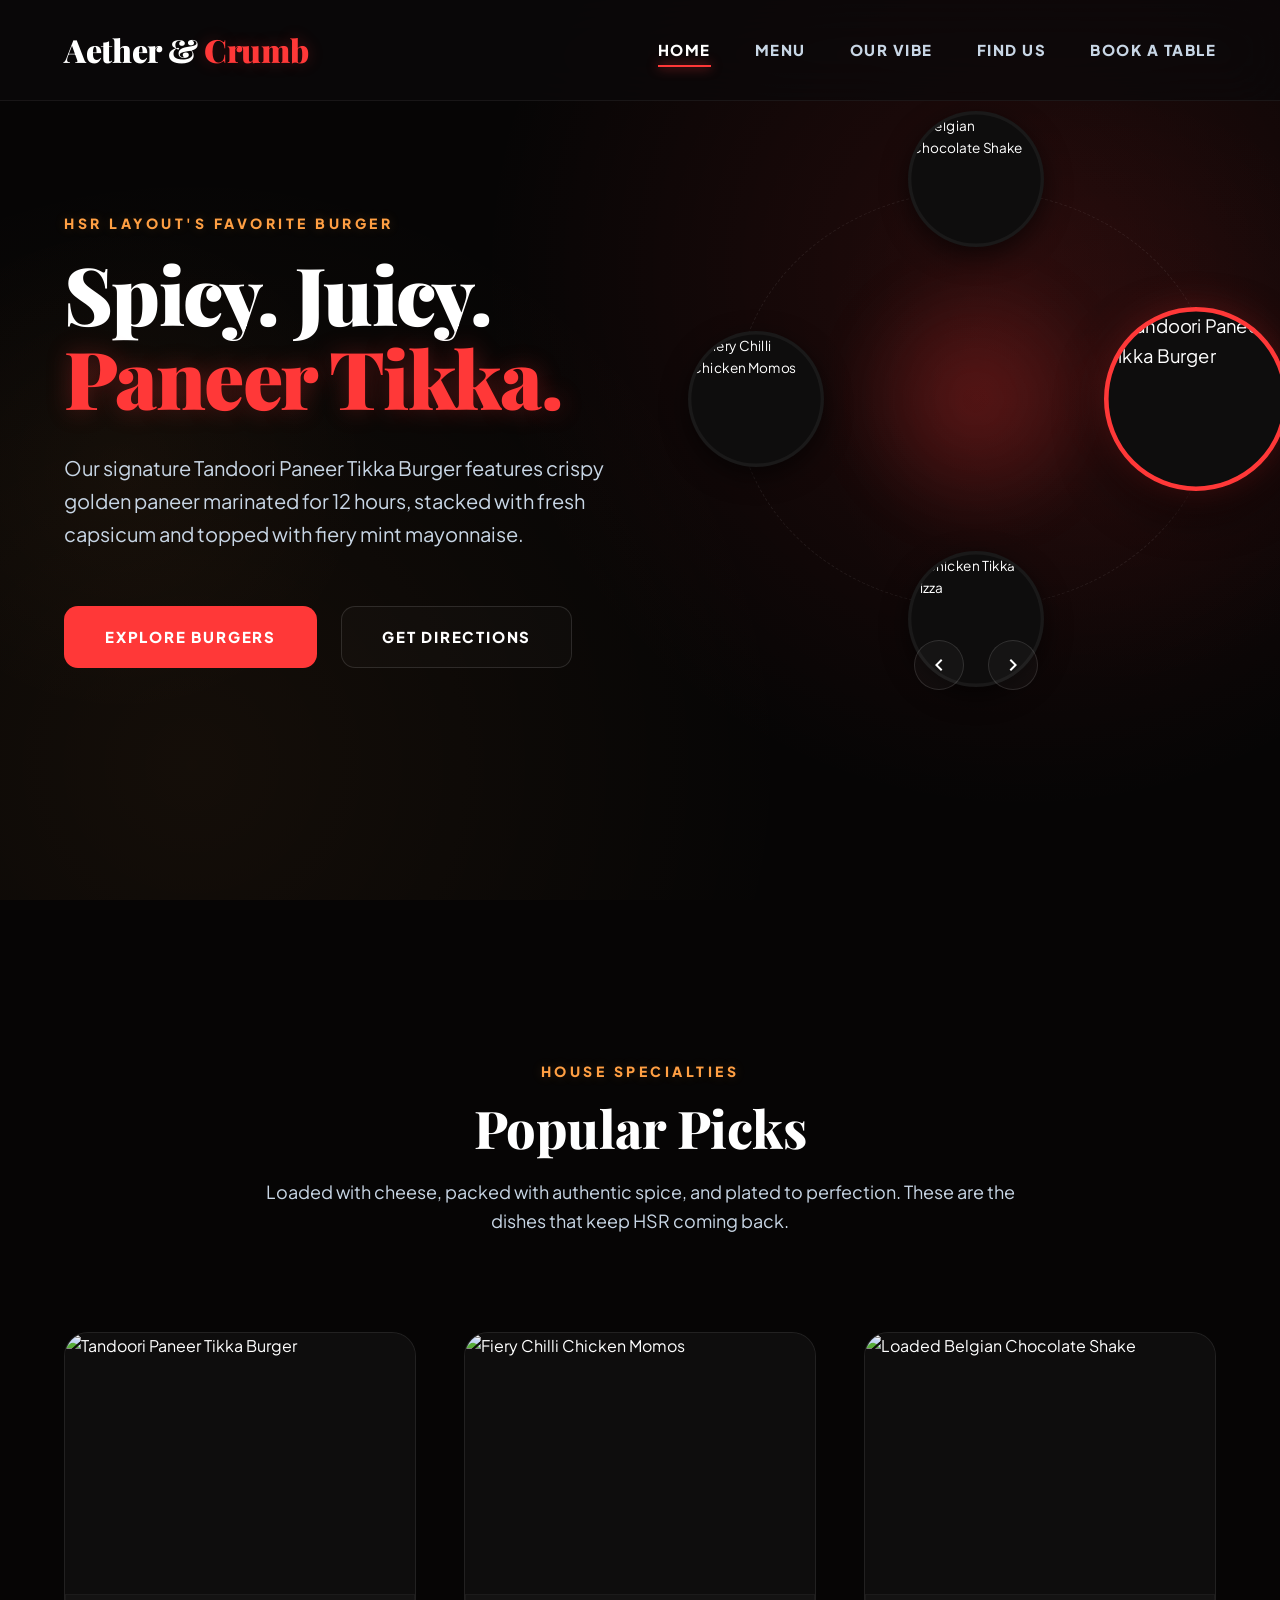
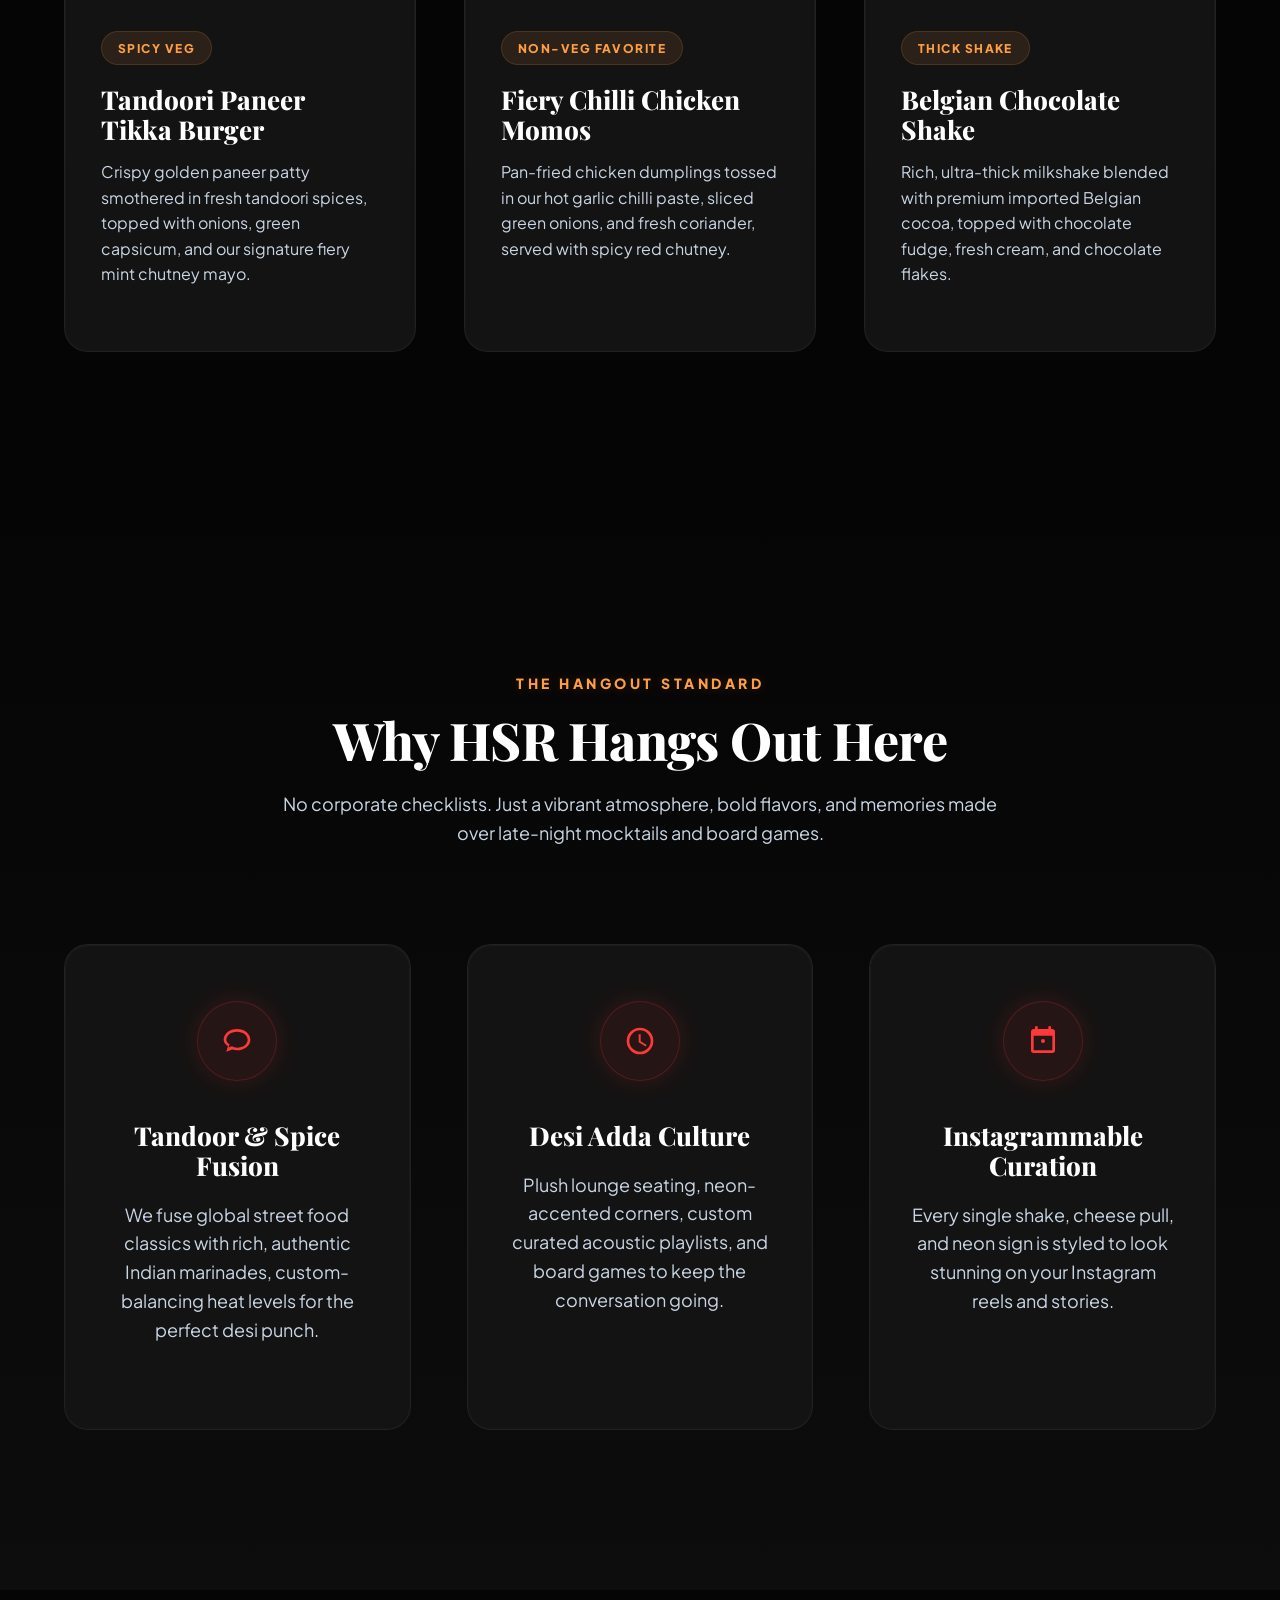
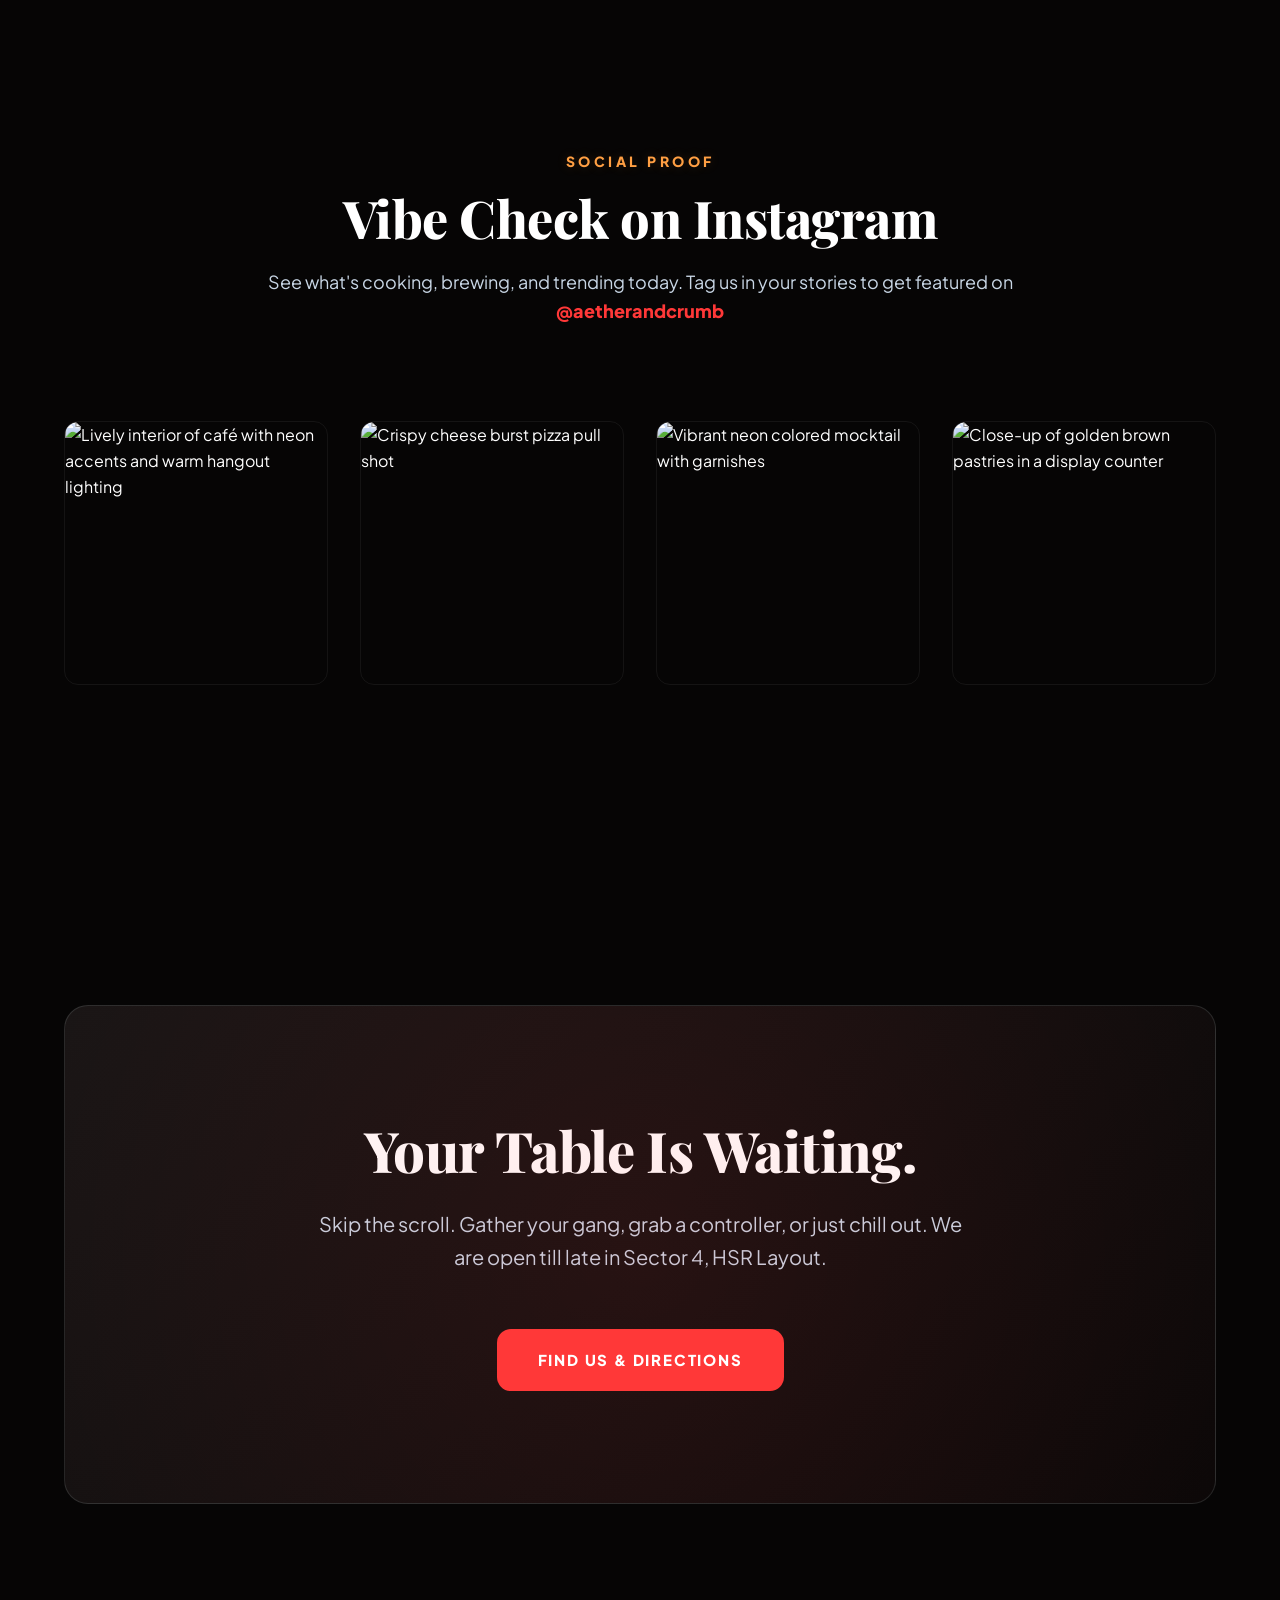
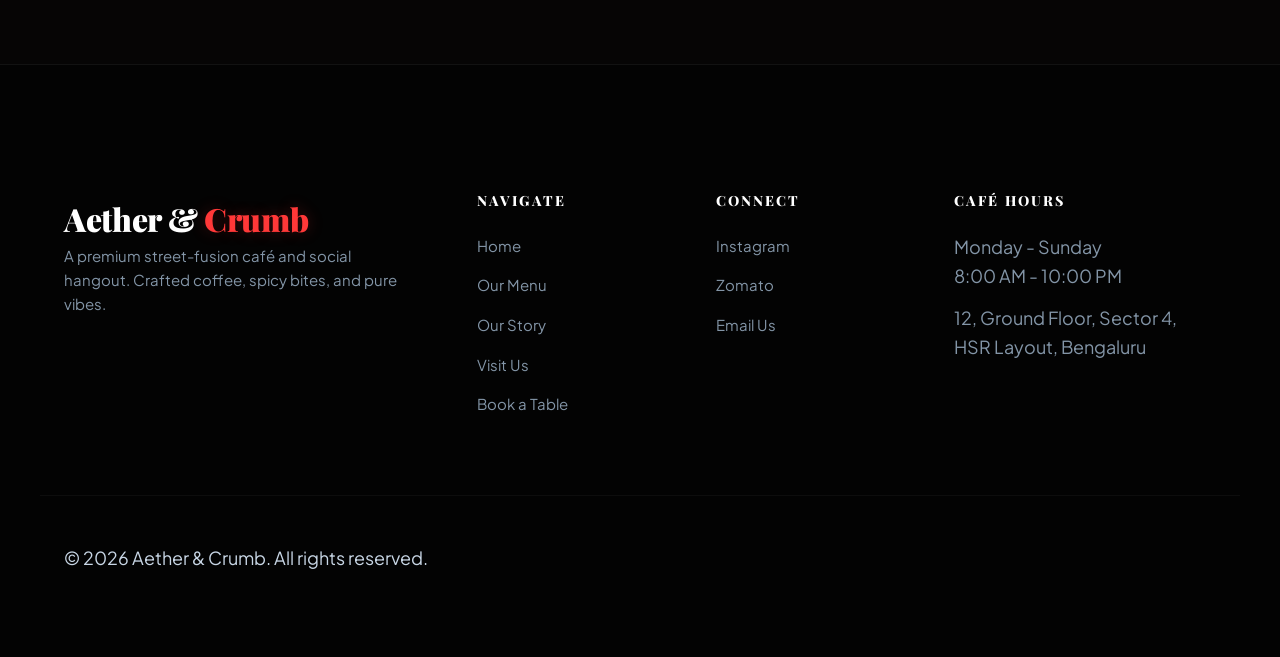
==== index.html @ 9c178236 "Initial commit - Premium Indian Cafe with Rotating Showcase" ====
<!DOCTYPE html>
<html lang="en">
<head>
  <meta charset="UTF-8">
  <meta name="viewport" content="width=device-width, initial-scale=1.0">
  <title>Aether & Crumb | Premium Indian Street-Fusion Café & Hangout</title>
  <meta name="description" content="HSR Layout's favorite neighborhood adda. Serving loaded double-patty burgers, cheese-burst pizzas, fiery chicken momos, and thick chocolate milkshakes.">
  <link rel="stylesheet" href="style.css">
</head>
<body>

  <!-- Header Navigation -->
  <header class="site-header" id="siteHeader">
    <div class="container nav-container">
      <a href="index.html" class="logo">Aether & <span>Crumb</span></a>
      
      <div class="menu-toggle" id="menuToggle">
        <span></span>
        <span></span>
        <span></span>
      </div>
      
      <ul class="nav-menu" id="navMenu">
        <li><a href="index.html" class="nav-link active">Home</a></li>
        <li><a href="menu.html" class="nav-link">Menu</a></li>
        <li><a href="about.html" class="nav-link">Our Vibe</a></li>
        <li><a href="visit.html" class="nav-link">Find Us</a></li>
        <li><a href="booking.html" class="nav-link">Book a Table</a></li>
      </ul>
    </div>
  </header>

  <!-- Hero Section -->
  <section class="hero-section">
    <!-- Ambient Globs for Visual Depth -->
    <div class="glow-bg"></div>
    <div class="glow-bg-left"></div>
    
    <div class="container hero-grid">
      <div class="hero-content fade-in" id="heroTextContent">
        <span class="eyebrow" id="heroEyebrow">HSR Layout's Favorite Burger</span>
        <h1 id="heroTitle">Spicy. Juicy.<br><span>Paneer Tikka.</span></h1>
        <p id="heroDesc">Our signature Tandoori Paneer Tikka Burger features crispy golden paneer marinated for 12 hours, stacked with fresh capsicum and topped with fiery mint mayonnaise.</p>
        <div class="btn-group">
          <a href="menu.html#burgersCategory" class="btn btn-primary" id="heroCTA">Explore Burgers</a>
          <a href="visit.html" class="btn btn-secondary">Get Directions</a>
        </div>
      </div>
      <div class="hero-showcase-container fade-in delay-2">
        <div class="food-wheel-wrapper">
          <div class="food-wheel-glow" id="foodWheelGlow"></div>
          <div class="food-wheel" id="foodWheel">
            <!-- Food Item 1 (Burger) -->
            <div class="wheel-item active" style="--item-index: 0;" data-food-index="0">
              <img src="https://images.unsplash.com/photo-1568901346375-23c9450c58cd?auto=format&fit=crop&w=600&q=80" alt="Tandoori Paneer Tikka Burger">
            </div>
            <!-- Food Item 2 (Pizza) -->
            <div class="wheel-item" style="--item-index: 1;" data-food-index="1">
              <img src="https://images.unsplash.com/photo-1513104890138-7c749659a591?auto=format&fit=crop&w=600&q=80" alt="Chicken Tikka Pizza">
            </div>
            <!-- Food Item 3 (Momos) -->
            <div class="wheel-item" style="--item-index: 2;" data-food-index="2">
              <img src="https://images.unsplash.com/photo-1534422298391-e4f8c172dddb?auto=format&fit=crop&w=600&q=80" alt="Fiery Chilli Chicken Momos">
            </div>
            <!-- Food Item 4 (Shake) -->
            <div class="wheel-item" style="--item-index: 3;" data-food-index="3">
              <img src="https://images.unsplash.com/photo-1579954115545-a95591f28bfc?auto=format&fit=crop&w=600&q=80" alt="Belgian Chocolate Shake">
            </div>
          </div>
        </div>
        
        <!-- Interactive Controls -->
        <div class="wheel-controls">
          <button class="control-btn prev" id="wheelPrev" aria-label="Previous Item">
            <svg viewBox="0 0 24 24"><path d="M15.41,16.58L10.83,12L15.41,7.41L14,6L8,12L14,18L15.41,16.58Z"/></svg>
          </button>
          <button class="control-btn next" id="wheelNext" aria-label="Next Item">
            <svg viewBox="0 0 24 24"><path d="M8.59,16.58L13.17,12L8.59,7.41L10,6L16,12L10,18L8.59,16.58Z"/></svg>
          </button>
        </div>
      </div>
    </div>
  </section>

  <!-- Popular Picks Section -->
  <section class="provisions-section">
    <div class="container">
      <div class="section-header reveal-on-scroll">
        <span class="eyebrow">House Specialties</span>
        <h2>Popular Picks</h2>
        <p>Loaded with cheese, packed with authentic spice, and plated to perfection. These are the dishes that keep HSR coming back.</p>
      </div>
      
      <div class="dishes-grid">
        <!-- Pick 1 -->
        <div class="card dish-card reveal-on-scroll delay-1">
          <div class="dish-img-wrapper">
            <img src="https://images.unsplash.com/photo-1586190848861-99aa4a171e90?auto=format&fit=crop&w=800&q=80" alt="Tandoori Paneer Tikka Burger">
          </div>
          <div class="dish-info">
            <span class="dish-tag">Spicy Veg</span>
            <h3 class="dish-title">Tandoori Paneer Tikka Burger</h3>
            <p class="dish-desc">Crispy golden paneer patty smothered in fresh tandoori spices, topped with onions, green capsicum, and our signature fiery mint chutney mayo.</p>
          </div>
        </div>
        
        <!-- Pick 2 -->
        <div class="card dish-card reveal-on-scroll delay-2">
          <div class="dish-img-wrapper">
            <img src="https://images.unsplash.com/photo-1534422298391-e4f8c172dddb?auto=format&fit=crop&w=800&q=80" alt="Fiery Chilli Chicken Momos">
          </div>
          <div class="dish-info">
            <span class="dish-tag">Non-Veg Favorite</span>
            <h3 class="dish-title">Fiery Chilli Chicken Momos</h3>
            <p class="dish-desc">Pan-fried chicken dumplings tossed in our hot garlic chilli paste, sliced green onions, and fresh coriander, served with spicy red chutney.</p>
          </div>
        </div>
        
        <!-- Pick 3 -->
        <div class="card dish-card reveal-on-scroll delay-3">
          <div class="dish-img-wrapper">
            <img src="https://images.unsplash.com/photo-1579954115545-a95591f28bfc?auto=format&fit=crop&w=800&q=80" alt="Loaded Belgian Chocolate Shake">
          </div>
          <div class="dish-info">
            <span class="dish-tag">Thick Shake</span>
            <h3 class="dish-title">Belgian Chocolate Shake</h3>
            <p class="dish-desc">Rich, ultra-thick milkshake blended with premium imported Belgian cocoa, topped with chocolate fudge, fresh cream, and chocolate flakes.</p>
          </div>
        </div>
      </div>
    </div>
  </section>

  <!-- Why People Gather Here (USP) -->
  <section class="usp-section">
    <div class="container">
      <div class="section-header reveal-on-scroll">
        <span class="eyebrow">The Hangout Standard</span>
        <h2>Why HSR Hangs Out Here</h2>
        <p>No corporate checklists. Just a vibrant atmosphere, bold flavors, and memories made over late-night mocktails and board games.</p>
      </div>
      
      <div class="usp-grid">
        <!-- USP 1 -->
        <div class="usp-card reveal-on-scroll delay-1">
          <div class="usp-icon">
            <svg viewBox="0 0 24 24"><path d="M12,3C17.5,3 22,6.58 22,11C22,15.42 17.5,19 12,19C10.74,19 9.54,18.79 8.44,18.42L4,20L5.22,15.7C3.18,14.44 2,12.8 2,11C2,6.58 6.5,3 12,3M12,5C7.58,5 4,7.69 4,11C4,12.35 4.88,13.57 6.44,14.45L5.75,16.88L8.1,16C9.32,16.65 10.63,17 12,17C16.42,17 20,14.31 20,11C20,7.69 16.42,5 12,5Z"/></svg>
          </div>
          <h3>Tandoor & Spice Fusion</h3>
          <p>We fuse global street food classics with rich, authentic Indian marinades, custom-balancing heat levels for the perfect desi punch.</p>
        </div>
        
        <!-- USP 2 -->
        <div class="usp-card reveal-on-scroll delay-2">
          <div class="usp-icon">
            <svg viewBox="0 0 24 24"><path d="M12,2A10,10 0 0,0 2,12A10,10 0 0,0 12,22A10,10 0 0,0 22,12A10,10 0 0,0 12,2M12,4A8,8 0 0,1 20,12A8,8 0 0,1 12,20A8,8 0 0,1 4,12A8,8 0 0,1 12,4M12.5,7V12.25L17,14.92L16.25,16.15L11,13V7H12.5Z"/></svg>
          </div>
          <h3>Desi Adda Culture</h3>
          <p>Plush lounge seating, neon-accented corners, custom curated acoustic playlists, and board games to keep the conversation going.</p>
        </div>
        
        <!-- USP 3 -->
        <div class="usp-card reveal-on-scroll delay-3">
          <div class="usp-icon">
            <svg viewBox="0 0 24 24"><path d="M19,19H5V8H19M19,3H18V1H16V3H8V1H6V3H5C3.89,3 3,3.9 3,5V19A2,2 0 0,0 5,21H19A2,2 0 0,0 21,19V5C21,3.89 20.1,3 19,3M12,10.5A1.5,1.5 0 0,0 10.5,12A1.5,1.5 0 0,0 12,13.5A1.5,1.5 0 0,0 13.5,12A1.5,1.5 0 0,0 12,10.5Z"/></svg>
          </div>
          <h3>Instagrammable Curation</h3>
          <p>Every single shake, cheese pull, and neon sign is styled to look stunning on your Instagram reels and stories.</p>
        </div>
      </div>
    </div>
  </section>

  <!-- Instagram Grid Section -->
  <section class="instagram-section">
    <div class="container">
      <div class="section-header reveal-on-scroll">
        <span class="eyebrow">Social Proof</span>
        <h2>Vibe Check on Instagram</h2>
        <p>See what's cooking, brewing, and trending today. Tag us in your stories to get featured on <a href="https://instagram.com/aetherandcrumb" target="_blank" style="color: var(--primary-red); font-weight: 800;">@aetherandcrumb</a></p>
      </div>
      
      <div class="instagram-grid">
        <!-- Post 1 -->
        <div class="instagram-item reveal-on-scroll delay-1">
          <img src="https://images.unsplash.com/photo-1517248135467-4c7edcad34c4?auto=format&fit=crop&w=500&q=80" alt="Lively interior of café with neon accents and warm hangout lighting">
          <div class="instagram-overlay">
            <svg viewBox="0 0 24 24"><path d="M7.8,2H16.2C19.4,2 22,4.6 22,7.8V16.2A5.8,5.8 0 0,1 16.2,22H7.8C4.6,22 2,19.4 2,16.2V7.8A5.8,5.8 0 0,1 7.8,2M7.6,4A3.6,3.6 0 0,0 4,7.6V16.4C4,18.39 5.61,20 7.6,20H16.4A3.6,3.6 0 0,0 20,16.4V7.6C20,5.61 18.39,4 16.4,4H7.6M12,7A5,5 0 0,1 17,12A5,5 0 0,1 12,17A5,5 0 0,1 7,12A5,5 0 0,1 12,7M12,9A3,3 0 0,0 9,12A3,3 0 0,0 12,15A3,3 0 0,0 15,12A3,3 0 0,0 12,9M17.25,5.5A1.25,1.25 0 0,1 18.5,6.75A1.25,1.25 0 0,1 17.25,8A1.25,1.25 0 0,1 16,6.75A1.25,1.25 0 0,1 17.25,5.5Z"/></svg>
          </div>
        </div>
        
        <!-- Post 2 -->
        <div class="instagram-item reveal-on-scroll delay-2">
          <img src="https://images.unsplash.com/photo-1513104890138-7c749659a591?auto=format&fit=crop&w=500&q=80" alt="Crispy cheese burst pizza pull shot">
          <div class="instagram-overlay">
            <svg viewBox="0 0 24 24"><path d="M7.8,2H16.2C19.4,2 22,4.6 22,7.8V16.2A5.8,5.8 0 0,1 16.2,22H7.8C4.6,22 2,19.4 2,16.2V7.8A5.8,5.8 0 0,1 7.8,2M7.6,4A3.6,3.6 0 0,0 4,7.6V16.4C4,18.39 5.61,20 7.6,20H16.4A3.6,3.6 0 0,0 20,16.4V7.6C20,5.61 18.39,4 16.4,4H7.6M12,7A5,5 0 0,1 17,12A5,5 0 0,1 12,17A5,5 0 0,1 7,12A5,5 0 0,1 12,7M12,9A3,3 0 0,0 9,12A3,3 0 0,0 12,15A3,3 0 0,0 15,12A3,3 0 0,0 12,9M17.25,5.5A1.25,1.25 0 0,1 18.5,6.75A1.25,1.25 0 0,1 17.25,8A1.25,1.25 0 0,1 16,6.75A1.25,1.25 0 0,1 17.25,5.5Z"/></svg>
          </div>
        </div>
        
        <!-- Post 3 -->
        <div class="instagram-item reveal-on-scroll delay-3">
          <img src="https://images.unsplash.com/photo-1536935338788-846bb9981813?auto=format&fit=crop&w=500&q=80" alt="Vibrant neon colored mocktail with garnishes">
          <div class="instagram-overlay">
            <svg viewBox="0 0 24 24"><path d="M7.8,2H16.2C19.4,2 22,4.6 22,7.8V16.2A5.8,5.8 0 0,1 16.2,22H7.8C4.6,22 2,19.4 2,16.2V7.8A5.8,5.8 0 0,1 7.8,2M7.6,4A3.6,3.6 0 0,0 4,7.6V16.4C4,18.39 5.61,20 7.6,20H16.4A3.6,3.6 0 0,0 20,16.4V7.6C20,5.61 18.39,4 16.4,4H7.6M12,7A5,5 0 0,1 17,12A5,5 0 0,1 12,17A5,5 0 0,1 7,12A5,5 0 0,1 12,7M12,9A3,3 0 0,0 9,12A3,3 0 0,0 12,15A3,3 0 0,0 15,12A3,3 0 0,0 12,9M17.25,5.5A1.25,1.25 0 0,1 18.5,6.75A1.25,1.25 0 0,1 17.25,8A1.25,1.25 0 0,1 16,6.75A1.25,1.25 0 0,1 17.25,5.5Z"/></svg>
          </div>
        </div>
        
        <!-- Post 4 -->
        <div class="instagram-item reveal-on-scroll delay-4">
          <img src="https://images.unsplash.com/photo-1608686207856-001b95cf60ca?auto=format&fit=crop&w=500&q=80" alt="Close-up of golden brown pastries in a display counter">
          <div class="instagram-overlay">
            <svg viewBox="0 0 24 24"><path d="M7.8,2H16.2C19.4,2 22,4.6 22,7.8V16.2A5.8,5.8 0 0,1 16.2,22H7.8C4.6,22 2,19.4 2,16.2V7.8A5.8,5.8 0 0,1 7.8,2M7.6,4A3.6,3.6 0 0,0 4,7.6V16.4C4,18.39 5.61,20 7.6,20H16.4A3.6,3.6 0 0,0 20,16.4V7.6C20,5.61 18.39,4 16.4,4H7.6M12,7A5,5 0 0,1 17,12A5,5 0 0,1 12,17A5,5 0 0,1 7,12A5,5 0 0,1 12,7M12,9A3,3 0 0,0 9,12A3,3 0 0,0 12,15A3,3 0 0,0 15,12A3,3 0 0,0 12,9M17.25,5.5A1.25,1.25 0 0,1 18.5,6.75A1.25,1.25 0 0,1 17.25,8A1.25,1.25 0 0,1 16,6.75A1.25,1.25 0 0,1 17.25,5.5Z"/></svg>
          </div>
        </div>
      </div>
    </div>
  </section>

  <!-- Interactive Call to Action Banner -->
  <section class="cta-section">
    <div class="container reveal-on-scroll">
      <div class="cta-banner">
        <h2>Your Table Is Waiting.</h2>
        <p>Skip the scroll. Gather your gang, grab a controller, or just chill out. We are open till late in Sector 4, HSR Layout.</p>
        <a href="visit.html" class="btn btn-primary">Find Us & Directions</a>
      </div>
    </div>
  </section>

  <!-- Footer -->
  <footer class="site-footer">
    <div class="container footer-grid">
      <div class="footer-brand">
        <a href="index.html" class="logo" style="color: #ffffff;">Aether & <span>Crumb</span></a>
        <p>A premium street-fusion café and social hangout. Crafted coffee, spicy bites, and pure vibes.</p>
      </div>
      <div>
        <h4 class="footer-heading">Navigate</h4>
        <ul class="footer-links">
          <li><a href="index.html">Home</a></li>
          <li><a href="menu.html">Our Menu</a></li>
          <li><a href="about.html">Our Story</a></li>
          <li><a href="visit.html">Visit Us</a></li>
          <li><a href="booking.html">Book a Table</a></li>
        </ul>
      </div>
      <div>
        <h4 class="footer-heading">Connect</h4>
        <ul class="footer-links">
          <li><a href="https://instagram.com/aetherandcrumb" target="_blank">Instagram</a></li>
          <li><a href="https://zomato.com" target="_blank">Zomato</a></li>
          <li><a href="mailto:hello@aetherandcrumb.com">Email Us</a></li>
        </ul>
      </div>
      <div>
        <h4 class="footer-heading">Café Hours</h4>
        <div class="footer-info">
          <p>Monday - Sunday<br>8:00 AM - 10:00 PM</p>
          <p>12, Ground Floor, Sector 4,<br>HSR Layout, Bengaluru</p>
        </div>
      </div>
    </div>
    <div class="container footer-bottom">
      <p>&copy; 2026 Aether & Crumb. All rights reserved.</p>
    </div>
  </footer>

  <!-- Sticky Bottom Mobile Navigation (Indian Café Standard) -->
  <div class="sticky-cta">
    <div class="sticky-cta-btn-group">
      <a href="menu.html" class="btn btn-primary">View Menu</a>
      <a href="booking.html" class="btn btn-secondary">Book a Table</a>
    </div>
  </div>

  <script src="main.js"></script>
</body>
</html>
---- style.css ----
@import url('https://fonts.googleapis.com/css2?family=Playfair+Display:ital,wght@0,400..900;1,400..900&family=Plus+Jakarta+Sans:ital,wght@0,200..800;1,200..800&display=swap');

/* ==========================================
   DESIGN TOKENS & VARIABLES (CONTRACT-WINNING)
   ========================================== */
:root {
  /* Core Theme Colors */
  --bg-dark-base: #060505;
  --bg-dark-surface: #0e0d0d;
  --bg-dark-card: #141313;
  
  /* Accent Colors */
  --primary-red: #ff3838;
  --primary-red-hover: #ff4d4d;
  --primary-red-glow: rgba(255, 56, 56, 0.25);
  
  --accent-gold: #ff9f43;
  --accent-gold-hover: #feca57;
  --accent-gold-glow: rgba(255, 159, 67, 0.2);
  
  /* Status Colors */
  --color-veg: #2ed573;
  --color-nonveg: #ff4757;
  
  /* Typography Colors */
  --text-primary: #ffffff;
  --text-secondary: #c8d6e5;
  --text-muted: #8395a7;
  
  /* Borders & Transparency */
  --border-glass: 1px solid rgba(255, 255, 255, 0.06);
  --border-glass-bright: 1px solid rgba(255, 255, 255, 0.12);
  --border-gold: 1px solid rgba(255, 159, 67, 0.3);
  
  /* Shadows & Depth */
  --shadow-ambient: 0 10px 40px rgba(0, 0, 0, 0.5);
  --shadow-hover: 0 20px 50px rgba(0, 0, 0, 0.7);
  --glow-accent: 0 0 25px rgba(255, 56, 56, 0.15);
  --glow-gold-accent: 0 0 25px rgba(255, 159, 67, 0.1);
  
  /* Fonts */
  --font-serif: "Playfair Display", Georgia, serif;
  --font-sans: "Plus Jakarta Sans", system-ui, -apple-system, sans-serif;
  
  /* Shapes */
  --radius-sm: 8px;
  --radius-md: 14px;
  --radius-lg: 24px;
  --radius-full: 9999px;
  
  /* Transitions */
  --transition-premium: all 0.5s cubic-bezier(0.16, 1, 0.3, 1);
  --transition-fast: all 0.25s cubic-bezier(0.25, 0.8, 0.25, 1);
}

/* ==========================================
   RESET & SYSTEM STYLES
   ========================================== */
*, *::before, *::after {
  box-sizing: border-box;
  margin: 0;
  padding: 0;
}

html {
  scroll-behavior: smooth;
  font-size: 16px;
}

body {
  font-family: var(--font-sans);
  background-color: var(--bg-dark-base);
  color: var(--text-primary);
  line-height: 1.6;
  -webkit-font-smoothing: antialiased;
  overflow-x: hidden;
}

img {
  max-width: 100%;
  display: block;
  object-fit: cover;
  transition: var(--transition-premium);
}

a {
  color: inherit;
  text-decoration: none;
  transition: var(--transition-fast);
}

button, input, textarea {
  font-family: inherit;
  font-size: inherit;
  color: inherit;
  border: none;
  background: none;
  outline: none;
}

/* ==========================================
   TYPOGRAPHY HIERARCHY
   ========================================== */
h1, h2, h3, h4 {
  font-family: var(--font-serif);
  font-weight: 800;
  line-height: 1.15;
}

h1 {
  font-size: 4.5rem;
  letter-spacing: -0.02em;
  color: #ffffff;
}

h2 {
  font-size: 3.25rem;
  letter-spacing: -0.01em;
  margin-bottom: 1.25rem;
  color: #ffffff;
}

h3 {
  font-size: 1.85rem;
  margin-bottom: 0.75rem;
  color: #ffffff;
}

p {
  font-size: 1.125rem;
  color: var(--text-secondary);
  margin-bottom: 1.75rem;
}

.eyebrow {
  font-family: var(--font-sans);
  font-size: 0.875rem;
  font-weight: 800;
  text-transform: uppercase;
  letter-spacing: 0.25em;
  color: var(--accent-gold);
  display: block;
  margin-bottom: 1rem;
  text-shadow: 0 0 12px var(--accent-gold-glow);
}

/* ==========================================
   LAYOUT STRUCTURE
   ========================================== */
.container {
  width: 100%;
  max-width: 1200px;
  margin: 0 auto;
  padding: 0 1.5rem;
}

section {
  padding: 10rem 0;
  position: relative;
}

.section-header {
  text-align: center;
  max-width: 750px;
  margin: 0 auto 6rem auto;
}

/* ==========================================
   GLOW EFFECTS & DEPTH
   ========================================== */
.glow-bg {
  position: absolute;
  width: 600px;
  height: 600px;
  background: radial-gradient(circle, rgba(255, 56, 56, 0.06) 0%, transparent 70%);
  top: 10%;
  right: -10%;
  z-index: 0;
  pointer-events: none;
}

.glow-bg-left {
  position: absolute;
  width: 500px;
  height: 500px;
  background: radial-gradient(circle, rgba(255, 159, 67, 0.04) 0%, transparent 70%);
  bottom: 20%;
  left: -10%;
  z-index: 0;
  pointer-events: none;
}

/* ==========================================
   COMPONENTS
   ========================================== */
/* Header Navigation */
.site-header {
  position: fixed;
  top: 0;
  left: 0;
  right: 0;
  z-index: 1000;
  background-color: rgba(6, 5, 5, 0.7);
  backdrop-filter: blur(25px);
  -webkit-backdrop-filter: blur(25px);
  border-bottom: var(--border-glass);
  transition: var(--transition-premium);
}

.nav-container {
  display: flex;
  justify-content: space-between;
  align-items: center;
  height: 100px;
}

.logo {
  font-family: var(--font-serif);
  font-size: 2rem;
  font-weight: 900;
  color: #ffffff;
  letter-spacing: -0.01em;
  z-index: 1010;
}

.logo span {
  color: var(--primary-red);
  text-shadow: 0 0 15px var(--primary-red-glow);
}

.nav-menu {
  display: flex;
  gap: 2.75rem;
  list-style: none;
}

.nav-link {
  font-size: 0.9375rem;
  font-weight: 800;
  letter-spacing: 0.1em;
  text-transform: uppercase;
  color: var(--text-secondary);
  position: relative;
  padding: 0.5rem 0;
}

.nav-link::after {
  content: '';
  position: absolute;
  bottom: 0;
  left: 0;
  width: 0;
  height: 2px;
  background-color: var(--primary-red);
  box-shadow: 0 0 12px var(--primary-red);
  transition: var(--transition-premium);
}

.nav-link:hover, .nav-link.active {
  color: #ffffff;
}

.nav-link.active::after {
  width: 100%;
}

/* Hamburger Menu Icon */
.menu-toggle {
  display: none;
  flex-direction: column;
  gap: 6px;
  cursor: pointer;
  z-index: 1010;
  padding: 5px;
}

.menu-toggle span {
  display: block;
  width: 24px;
  height: 2px;
  background-color: #ffffff;
  transition: var(--transition-premium);
}

/* Buttons */
.btn {
  display: inline-flex;
  align-items: center;
  justify-content: center;
  padding: 1.125rem 2.5rem;
  font-size: 0.9375rem;
  font-weight: 800;
  text-transform: uppercase;
  letter-spacing: 0.12em;
  border-radius: var(--radius-md);
  transition: var(--transition-premium);
  cursor: pointer;
  position: relative;
  overflow: hidden;
}

.btn-primary {
  background-color: var(--primary-red);
  color: #ffffff;
  box-shadow: var(--shadow-ambient), var(--primary-red-glow);
  border: 1px solid rgba(255, 56, 56, 0.4);
}

.btn-primary:hover {
  background-color: var(--primary-red-hover);
  transform: translateY(-4px) scale(1.02);
  box-shadow: 0 15px 40px rgba(255, 56, 56, 0.45);
}

.btn-secondary {
  border: var(--border-glass-bright);
  color: #ffffff;
  background-color: rgba(255, 255, 255, 0.02);
  backdrop-filter: blur(10px);
}

.btn-secondary:hover {
  background-color: rgba(255, 255, 255, 0.08);
  border-color: rgba(255, 255, 255, 0.25);
  transform: translateY(-4px);
}

.btn-group {
  display: flex;
  gap: 1.5rem;
}

/* Premium Cards */
.card {
  background: var(--bg-dark-card);
  border-radius: var(--radius-lg);
  overflow: hidden;
  box-shadow: var(--shadow-dark);
  transition: var(--transition-premium);
  border: var(--border-glass);
  position: relative;
}

.card::before {
  content: '';
  position: absolute;
  inset: 0;
  border-radius: var(--radius-lg);
  padding: 1px;
  background: linear-gradient(180deg, rgba(255,255,255,0.06), rgba(255,255,255,0.01));
  -webkit-mask: linear-gradient(#fff 0 0) content-box, linear-gradient(#fff 0 0);
  -webkit-mask-composite: xor;
  mask-composite: exclude;
  pointer-events: none;
}

.card:hover {
  transform: translateY(-10px) scale(1.01);
  border-color: rgba(255, 159, 67, 0.35);
  box-shadow: 0 25px 60px rgba(255, 159, 67, 0.08), var(--shadow-dark);
}

/* Footer styling */
.site-footer {
  background-color: #030303;
  color: var(--text-muted);
  padding: 8rem 0 3.5rem 0;
  border-top: var(--border-glass);
}

.footer-grid {
  display: grid;
  grid-template-columns: 2fr 1fr 1fr 1.5fr;
  gap: 4rem;
  margin-bottom: 4rem;
}

.footer-brand .logo {
  color: #ffffff;
  margin-bottom: 1.5rem;
}

.footer-brand p {
  color: var(--text-muted);
  font-size: 0.9375rem;
}

.footer-heading {
  font-size: 0.875rem;
  font-weight: 800;
  text-transform: uppercase;
  letter-spacing: 0.15em;
  color: #ffffff;
  margin-bottom: 1.5rem;
}

.footer-links {
  list-style: none;
}

.footer-links li {
  margin-bottom: 0.875rem;
}

.footer-links a {
  color: var(--text-muted);
  font-size: 0.9375rem;
}

.footer-links a:hover {
  color: var(--primary-red);
}

.footer-info {
  font-size: 0.9375rem;
}

.footer-info p {
  color: var(--text-muted);
  margin-bottom: 0.875rem;
}

.footer-bottom {
  display: flex;
  justify-content: space-between;
  align-items: center;
  padding-top: 3rem;
  border-top: 1px solid rgba(255, 255, 255, 0.04);
  font-size: 0.8125rem;
}

/* Sticky Bottom Mobile Navigation (Premium Dual Actions) */
.sticky-cta {
  position: fixed;
  bottom: 0;
  left: 0;
  right: 0;
  z-index: 900;
  background-color: rgba(6, 5, 5, 0.85);
  backdrop-filter: blur(25px);
  -webkit-backdrop-filter: blur(25px);
  border-top: var(--border-glass-bright);
  padding: 1.25rem 1.5rem;
  display: none;
  box-shadow: 0 -15px 45px rgba(0, 0, 0, 0.6);
}

.sticky-cta .sticky-cta-btn-group {
  display: flex;
  gap: 1.25rem;
}

.sticky-cta .btn {
  flex: 1;
  padding: 1rem 1.25rem;
  font-size: 0.875rem;
}

/* ==========================================
   PAGE-SPECIFIC COMPONENT STYLES
   ========================================== */

/* HOME PAGE */
/* Hero Section */
.hero-section {
  min-height: 100vh;
  display: flex;
  align-items: center;
  padding-top: 140px;
  background: radial-gradient(circle at 80% 30%, rgba(255, 56, 56, 0.12), transparent 45%), 
              radial-gradient(circle at 15% 85%, rgba(255, 159, 67, 0.06), transparent 45%),
              var(--bg-dark-base);
  position: relative;
  overflow: hidden;
}

.hero-grid {
  display: grid;
  grid-template-columns: 1.15fr 0.85fr;
  gap: 6rem;
  align-items: center;
  position: relative;
  z-index: 2;
}

.hero-content h1 {
  font-size: 5rem;
  line-height: 1.05;
  margin-bottom: 2rem;
  font-weight: 900;
}

.hero-content h1 span {
  color: var(--primary-red);
  text-shadow: 0 0 25px rgba(255, 56, 56, 0.3);
}

.hero-content p {
  font-size: 1.25rem;
  line-height: 1.65;
  margin-bottom: 3.5rem;
  max-width: 600px;
}

/* Hero Showcase Container & Rotating Food Wheel */
.hero-showcase-container {
  display: flex;
  flex-direction: column;
  align-items: center;
  justify-content: center;
  position: relative;
  width: 100%;
  height: 500px;
}

.food-wheel-wrapper {
  position: relative;
  width: 480px;
  height: 480px;
  display: flex;
  align-items: center;
  justify-content: center;
}

.food-wheel-glow {
  position: absolute;
  width: 280px;
  height: 280px;
  border-radius: 50%;
  background: radial-gradient(circle, rgba(255, 56, 56, 0.25) 0%, transparent 70%);
  z-index: 0;
  pointer-events: none;
  filter: blur(20px);
  transition: transform 1s cubic-bezier(0.16, 1, 0.3, 1);
}

.food-wheel {
  position: relative;
  width: 100%;
  height: 100%;
  border-radius: 50%;
  border: 1px dashed rgba(255, 255, 255, 0.08);
  display: flex;
  align-items: center;
  justify-content: center;
  transform: rotate(var(--wheel-rotation, 0deg));
  transition: transform 1s cubic-bezier(0.16, 1, 0.3, 1);
  z-index: 1;
}

.wheel-item {
  position: absolute;
  top: 50%;
  left: 50%;
  width: 160px;
  height: 160px;
  margin-top: -80px;
  margin-left: -80px;
  border-radius: 50%;
  overflow: hidden;
  border: 4px solid rgba(255, 255, 255, 0.05);
  box-shadow: 0 10px 30px rgba(0, 0, 0, 0.6);
  cursor: pointer;
  transform: rotate(calc(var(--item-index) * 90deg)) translate(220px) rotate(calc(var(--item-index) * -90deg - var(--wheel-rotation, 0deg))) scale(0.85);
  transition: transform 1s cubic-bezier(0.16, 1, 0.3, 1), border-color 0.5s, box-shadow 0.5s;
  z-index: 2;
  background-color: var(--bg-dark-surface);
}

.wheel-item img {
  width: 100%;
  height: 100%;
  object-fit: cover;
  pointer-events: none;
  transition: var(--transition-premium);
}

.wheel-item.active {
  transform: rotate(calc(var(--item-index) * 90deg)) translate(220px) rotate(calc(var(--item-index) * -90deg - var(--wheel-rotation, 0deg))) scale(1.15);
  border-color: var(--primary-red);
  box-shadow: 0 0 30px var(--primary-red-glow), 0 15px 40px rgba(0, 0, 0, 0.8);
  z-index: 10;
}

.wheel-controls {
  display: flex;
  gap: 1.5rem;
  margin-top: 2rem;
  z-index: 5;
}

.control-btn {
  width: 50px;
  height: 50px;
  border-radius: 50%;
  background-color: rgba(255, 255, 255, 0.03);
  border: var(--border-glass-bright);
  color: #ffffff;
  display: flex;
  align-items: center;
  justify-content: center;
  cursor: pointer;
  transition: var(--transition-fast);
}

.control-btn:hover {
  background-color: var(--primary-red);
  border-color: var(--primary-red);
  transform: scale(1.1);
  box-shadow: var(--primary-red-glow);
}

.control-btn svg {
  width: 24px;
  height: 24px;
  fill: currentColor;
}

/* Hero text change animation */
.hero-content h1, .hero-content p, .hero-content .eyebrow, .hero-content .btn-group {
  transition: opacity 0.3s ease, transform 0.3s ease;
}

.hero-content.text-changing h1,
.hero-content.text-changing p,
.hero-content.text-changing .eyebrow,
.hero-content.text-changing .btn-group {
  opacity: 0;
  transform: translateY(15px);
}


/* Popular Picks Section */
.dishes-grid {
  display: grid;
  grid-template-columns: repeat(3, 1fr);
  gap: 3rem;
}

.dish-card {
  display: flex;
  flex-direction: column;
  height: 100%;
}

.dish-img-wrapper {
  position: relative;
  aspect-ratio: 4/3;
  overflow: hidden;
  background-color: var(--bg-dark-surface);
  border-bottom: var(--border-glass);
}

.dish-card:hover .dish-img-wrapper img {
  transform: scale(1.1);
}

.dish-info {
  padding: 2.25rem;
  flex-grow: 1;
  display: flex;
  flex-direction: column;
  position: relative;
}

.dish-tag {
  display: inline-block;
  align-self: flex-start;
  padding: 0.4rem 1rem;
  font-size: 0.75rem;
  font-weight: 800;
  text-transform: uppercase;
  letter-spacing: 0.12em;
  background-color: rgba(255, 159, 67, 0.1);
  color: var(--accent-gold);
  border-radius: var(--radius-full);
  margin-bottom: 1.25rem;
  border: 1px solid rgba(255, 159, 67, 0.15);
}

.dish-title {
  font-size: 1.625rem;
  color: #ffffff;
  margin-bottom: 0.875rem;
}

.dish-desc {
  font-size: 1rem;
  color: var(--text-secondary);
  line-height: 1.6;
}

/* Why Gather (USPs) */
.usp-section {
  background: linear-gradient(180deg, var(--bg-dark-base) 0%, var(--bg-dark-surface) 100%);
}

.usp-grid {
  display: grid;
  grid-template-columns: repeat(3, 1fr);
  gap: 3.5rem;
}

.usp-card {
  text-align: center;
  padding: 3.5rem 2.5rem;
  background: var(--bg-dark-card);
  border: var(--border-glass);
  border-radius: var(--radius-lg);
  transition: var(--transition-premium);
  position: relative;
}

.usp-card::before {
  content: '';
  position: absolute;
  inset: 0;
  border-radius: var(--radius-lg);
  padding: 1px;
  background: linear-gradient(180deg, rgba(255,255,255,0.04), rgba(255,255,255,0.01));
  -webkit-mask: linear-gradient(#fff 0 0) content-box, linear-gradient(#fff 0 0);
  -webkit-mask-composite: xor;
  mask-composite: exclude;
  pointer-events: none;
}

.usp-card:hover {
  border-color: rgba(255, 159, 67, 0.25);
  transform: translateY(-8px);
  box-shadow: var(--glow-gold-accent), var(--shadow-dark);
}

.usp-icon {
  width: 80px;
  height: 80px;
  border-radius: var(--radius-full);
  background-color: rgba(255, 56, 56, 0.08);
  color: var(--primary-red);
  display: flex;
  align-items: center;
  justify-content: center;
  margin: 0 auto 2.5rem auto;
  box-shadow: 0 0 25px rgba(255, 56, 56, 0.15);
  border: 1px solid rgba(255, 56, 56, 0.2);
}

.usp-icon svg {
  width: 32px;
  height: 32px;
  fill: currentColor;
}

.usp-card h3 {
  margin-bottom: 1.25rem;
  font-size: 1.625rem;
}

/* Instagram Grid */
.instagram-grid {
  display: grid;
  grid-template-columns: repeat(4, 1fr);
  gap: 2rem;
}

.instagram-item {
  position: relative;
  aspect-ratio: 1;
  border-radius: var(--radius-md);
  overflow: hidden;
  border: var(--border-glass);
  box-shadow: var(--shadow-dark);
}

.instagram-overlay {
  position: absolute;
  top: 0;
  left: 0;
  width: 100%;
  height: 100%;
  background: rgba(6, 5, 5, 0.7);
  display: flex;
  align-items: center;
  justify-content: center;
  opacity: 0;
  transition: var(--transition-fast);
  color: #ffffff;
}

.instagram-overlay svg {
  width: 36px;
  height: 36px;
  fill: currentColor;
  transform: scale(0.75);
  transition: var(--transition-premium);
}

.instagram-item:hover .instagram-overlay {
  opacity: 1;
}

.instagram-item:hover .instagram-overlay svg {
  transform: scale(1);
}

.instagram-item:hover img {
  transform: scale(1.1);
}

/* Contract-Winning Hangout CTA Banner */
.cta-banner {
  background: linear-gradient(135deg, #161515 0%, #080707 100%);
  border-radius: var(--radius-lg);
  padding: 7rem 5rem;
  text-align: center;
  overflow: hidden;
  position: relative;
  border: var(--border-glass-bright);
  box-shadow: var(--shadow-dark);
}

.cta-banner::before {
  content: '';
  position: absolute;
  top: -50%;
  left: -50%;
  width: 200%;
  height: 200%;
  background: radial-gradient(circle, rgba(255, 56, 56, 0.1) 0%, transparent 60%);
  pointer-events: none;
}

.cta-banner h2 {
  font-size: 3.5rem;
  color: #ffffff;
  margin-bottom: 1.5rem;
}

.cta-banner p {
  color: var(--text-secondary);
  max-width: 650px;
  margin: 0 auto 3.5rem auto;
  font-size: 1.25rem;
  line-height: 1.65;
}

/* MENU PAGE */
.menu-section {
  padding-top: 180px;
}

.menu-toggles-container {
  display: flex;
  flex-direction: column;
  align-items: center;
  gap: 2rem;
  margin-bottom: 6rem;
}

/* Segmented Control Toggle */
.toggle-segmented {
  background-color: var(--bg-dark-surface);
  padding: 8px;
  border-radius: var(--radius-full);
  display: inline-flex;
  border: var(--border-glass-bright);
}

.toggle-btn {
  padding: 1rem 3.5rem;
  font-size: 0.9375rem;
  font-weight: 800;
  text-transform: uppercase;
  letter-spacing: 0.12em;
  border-radius: var(--radius-full);
  cursor: pointer;
  transition: var(--transition-premium);
  color: var(--text-secondary);
}

.toggle-btn.active {
  background-color: var(--primary-red);
  color: #ffffff;
  box-shadow: var(--shadow-ambient), var(--primary-red-glow);
}

/* Category Filter Tabs */
.tabs-categories {
  display: flex;
  gap: 3rem;
  flex-wrap: wrap;
  justify-content: center;
}

.tab-link {
  font-size: 0.9375rem;
  font-weight: 800;
  text-transform: uppercase;
  letter-spacing: 0.12em;
  color: var(--text-secondary);
  cursor: pointer;
  padding: 0.625rem 0.75rem;
  position: relative;
}

.tab-link::after {
  content: '';
  position: absolute;
  bottom: 0;
  left: 0;
  width: 0;
  height: 3px;
  background-color: var(--accent-gold);
  box-shadow: 0 0 10px var(--accent-gold);
  transition: var(--transition-fast);
}

.tab-link:hover {
  color: #ffffff;
}

.tab-link.active {
  color: var(--accent-gold);
}

.tab-link.active::after {
  width: 100%;
}

/* Menu Items List Layout */
.menu-view-container {
  display: none;
  opacity: 0;
  transition: opacity 0.4s ease;
}

.menu-view-container.active {
  display: block;
  opacity: 1;
}

.menu-category-section {
  display: none;
}

.menu-category-section.active {
  display: block;
}

.menu-grid {
  display: grid;
  grid-template-columns: 1fr;
  gap: 3.5rem;
  max-width: 900px;
  margin: 0 auto;
}

.menu-item-row {
  position: relative;
  display: flex;
  flex-direction: column;
  padding-bottom: 2.5rem;
  border-bottom: 1px solid rgba(255, 255, 255, 0.04);
}

.menu-item-row:last-child {
  border-bottom: none;
}

.menu-item-header {
  display: flex;
  align-items: flex-end;
  justify-content: space-between;
  margin-bottom: 1rem;
}

.menu-item-title {
  font-family: var(--font-serif);
  font-size: 1.625rem;
  font-weight: 600;
  color: #ffffff;
  padding-right: 2rem;
  background-color: var(--bg-dark-base);
  z-index: 2;
}

.menu-item-leader {
  flex-grow: 1;
  border-bottom: 1px dashed rgba(255, 255, 255, 0.12);
  margin: 0 1.25rem 0.55rem 1.25rem;
  z-index: 1;
}

.menu-item-badge {
  font-family: var(--font-sans);
  font-size: 0.75rem;
  font-weight: 800;
  text-transform: uppercase;
  letter-spacing: 0.12em;
  padding: 0.4rem 1rem;
  border-radius: var(--radius-full);
  background-color: rgba(255, 255, 255, 0.04);
  color: #ffffff;
  z-index: 2;
  border: var(--border-glass);
}

.menu-item-badge.signature {
  background-color: rgba(255, 56, 56, 0.08);
  color: var(--primary-red);
  border: 1px solid rgba(255, 56, 56, 0.2);
  box-shadow: var(--primary-red-glow);
}

.menu-item-badge.veg {
  border: 1px solid var(--color-veg);
  color: var(--color-veg);
  background: rgba(46, 213, 115, 0.04);
}

.menu-item-badge.nonveg {
  border: 1px solid var(--color-nonveg);
  color: var(--color-nonveg);
  background: rgba(255, 71, 87, 0.04);
}

.menu-item-desc {
  font-size: 1rem;
  color: var(--text-secondary);
  line-height: 1.65;
  max-width: 800px;
}

/* ABOUT PAGE */
.about-section {
  padding-top: 180px;
}

.split-block {
  display: grid;
  grid-template-columns: 1.1fr 0.9fr;
  gap: 7rem;
  align-items: center;
  margin-bottom: 12rem;
}

.split-block:last-child {
  margin-bottom: 0;
}

.split-block.reverse {
  direction: rtl;
}

.split-block.reverse .split-content {
  direction: ltr;
}

.split-content h2 {
  font-size: 3.25rem;
  margin-bottom: 2rem;
  font-weight: 800;
}

.split-image {
  border-radius: var(--radius-lg);
  overflow: hidden;
  box-shadow: 0 35px 75px rgba(0, 0, 0, 0.6);
  aspect-ratio: 4/5;
  border: var(--border-glass-bright);
}

.split-image img {
  width: 100%;
  height: 100%;
}

/* VISIT US PAGE */
.visit-section {
  padding-top: 180px;
}

.visit-grid {
  display: grid;
  grid-template-columns: 1fr 1fr;
  gap: 6rem;
  margin-bottom: 10rem;
}

.visit-info-panel {
  display: flex;
  flex-direction: column;
  gap: 3.5rem;
}

.visit-block-item h3 {
  font-size: 1.5rem;
  font-family: var(--font-sans);
  font-weight: 800;
  text-transform: uppercase;
  letter-spacing: 0.12em;
  margin-bottom: 1.25rem;
  color: var(--accent-gold);
}

.visit-block-item p {
  font-size: 1.1875rem;
  margin-bottom: 0.625rem;
}

.map-container {
  border-radius: var(--radius-lg);
  overflow: hidden;
  box-shadow: 0 30px 70px rgba(0, 0, 0, 0.6);
  border: var(--border-glass-bright);
  aspect-ratio: 1;
  position: relative;
}

.map-iframe {
  width: 100%;
  height: 100%;
  border: none;
  filter: invert(0.92) hue-rotate(185deg) opacity(0.85) contrast(1.15);
}

.map-overlay-button {
  position: absolute;
  bottom: 3rem;
  left: 50%;
  transform: translateX(-50%);
  z-index: 10;
  box-shadow: 0 12px 35px rgba(255, 56, 56, 0.45);
}

/* Booking Form */
.contact-form-section {
  background: var(--bg-dark-card);
  border: var(--border-glass);
  border-radius: var(--radius-lg);
  padding: 7rem 6rem;
  max-width: 900px;
  margin: 0 auto;
  box-shadow: var(--shadow-hover);
  position: relative;
}

.contact-form-section::before {
  content: '';
  position: absolute;
  inset: 0;
  border-radius: var(--radius-lg);
  padding: 1px;
  background: linear-gradient(180deg, rgba(255,255,255,0.06), rgba(255,255,255,0.01));
  -webkit-mask: linear-gradient(#fff 0 0) content-box, linear-gradient(#fff 0 0);
  -webkit-mask-composite: xor;
  mask-composite: exclude;
  pointer-events: none;
}

.form-grid {
  display: grid;
  grid-template-columns: 1fr 1fr;
  gap: 3rem;
  margin-bottom: 4rem;
}

.form-group {
  position: relative;
}

.form-group.full-width {
  grid-column: span 2;
}

.form-input {
  width: 100%;
  padding: 1.125rem 0;
  border-bottom: 1.5px solid rgba(255, 255, 255, 0.1);
  font-size: 1.125rem;
  background: transparent;
  color: #ffffff;
  transition: var(--transition-fast);
}

.form-input:focus {
  border-bottom: 1.5px solid var(--primary-red);
}

.form-label {
  position: absolute;
  top: 1.125rem;
  left: 0;
  font-size: 1.125rem;
  color: var(--text-muted);
  pointer-events: none;
  transition: var(--transition-fast);
}

.form-input:focus ~ .form-label,
.form-input:not(:placeholder-shown) ~ .form-label {
  top: -1.75rem;
  font-size: 0.8125rem;
  font-weight: 800;
  color: var(--primary-red);
  letter-spacing: 0.12em;
  text-transform: uppercase;
}

.contact-form-section .btn {
  width: 100%;
}

/* ==========================================
   ANIMATIONS & Observer
   ========================================== */
.fade-in {
  opacity: 0;
  transform: translateY(35px);
  animation: fadeInUp 1.2s cubic-bezier(0.16, 1, 0.3, 1) forwards;
}

.delay-1 { animation-delay: 0.2s; }
.delay-2 { animation-delay: 0.4s; }
.delay-3 { animation-delay: 0.6s; }

@keyframes fadeInUp {
  to {
    opacity: 1;
    transform: translateY(0);
  }
}

.reveal-on-scroll {
  opacity: 0;
  transform: translateY(45px);
  transition: opacity 1.2s cubic-bezier(0.16, 1, 0.3, 1), transform 1.2s cubic-bezier(0.16, 1, 0.3, 1);
}

.reveal-on-scroll.active {
  opacity: 1;
  transform: translateY(0);
}

/* ==========================================
   RESPONSIVE DESIGN (MEDIA QUERIES)
   ========================================== */

/* Tablet Layouts */
@media (max-width: 991px) {
  section {
    padding: 8rem 0;
  }
  
  h1 {
    font-size: 3.5rem;
  }
  
  h2 {
    font-size: 2.75rem;
  }
  
  .footer-grid {
    grid-template-columns: 1fr 1fr;
    gap: 3rem;
  }
  
  .hero-grid {
    grid-template-columns: 1fr;
    gap: 4.5rem;
    text-align: center;
  }
  
  .hero-content {
    max-width: 100%;
  }
  
  .hero-showcase-container {
    max-width: 450px;
    margin: 0 auto;
    width: 100%;
  }
  
  .hero-content .btn-group {
    justify-content: center;
  }
  
  .dishes-grid {
    grid-template-columns: 1fr;
    gap: 3rem;
    max-width: 450px;
    margin: 0 auto;
  }
  
  .usp-grid {
    grid-template-columns: 1fr;
    gap: 2.5rem;
    max-width: 450px;
    margin: 0 auto;
  }
  
  .instagram-grid {
    grid-template-columns: repeat(2, 1fr);
  }
  
  .split-block {
    grid-template-columns: 1fr;
    gap: 4.5rem;
    margin-bottom: 8rem;
  }
  
  .split-block.reverse {
    direction: ltr;
  }
  
  .split-image {
    max-width: 450px;
    margin: 0 auto;
    width: 100%;
  }
  
  .visit-grid {
    grid-template-columns: 1fr;
    gap: 4.5rem;
  }
  
  .map-container {
    aspect-ratio: 16/9;
  }
  
  .contact-form-section {
    padding: 5rem 3rem;
  }
}

/* Mobile Layouts */
@media (max-width: 767px) {
  html {
    font-size: 15px;
  }
  
  .site-header {
    height: 90px;
  }
  
  .nav-container {
    height: 90px;
  }
  
  .menu-toggle {
    display: flex;
  }
  
  .nav-menu {
    position: fixed;
    top: 90px;
    left: 0;
    right: 0;
    bottom: 0;
    background-color: var(--bg-dark-base);
    flex-direction: column;
    align-items: center;
    justify-content: center;
    gap: 2.75rem;
    padding: 2rem;
    transform: translateY(100%);
    opacity: 0;
    visibility: hidden;
    transition: var(--transition-premium);
    z-index: 999;
  }
  
  .nav-menu.open {
    transform: translateY(0);
    opacity: 1;
    visibility: visible;
  }
  
  .nav-link {
    font-size: 1.5rem;
  }
  
  .menu-toggle.open span:nth-child(1) {
    transform: translateY(8px) rotate(45deg);
  }
  
  .menu-toggle.open span:nth-child(2) {
    opacity: 0;
  }
  
  .menu-toggle.open span:nth-child(3) {
    transform: translateY(-8px) rotate(-45deg);
  }
  
  .sticky-cta {
    display: block;
  }
  
  body {
    padding-bottom: 95px;
  }
  
  .cta-banner {
    padding: 5rem 2rem;
  }
  
  .cta-banner h2 {
    font-size: 2.5rem;
  }
  
  .form-grid {
    grid-template-columns: 1fr;
    gap: 2.5rem;
  }
  
  .form-group.full-width {
    grid-column: span 1;
  }
  
  .menu-item-row {
    gap: 0.75rem;
  }
  
  .menu-item-header {
    align-items: flex-start;
    flex-direction: column;
    gap: 0.5rem;
  }
  
  .menu-item-title {
    font-size: 1.35rem;
    padding-right: 0;
  }
  
  .menu-item-leader {
    display: none;
  }
  
  .tabs-categories {
    gap: 1.5rem;
  }
  
  .tab-link {
    font-size: 0.875rem;
  }
  
  .toggle-btn {
    padding: 0.85rem 2.25rem;
    font-size: 0.875rem;
  }

  /* Food Wheel Mobile Scaling */
  .food-wheel-wrapper {
    width: 290px;
    height: 290px;
  }
  .food-wheel-glow {
    width: 170px;
    height: 170px;
  }
  .wheel-item {
    width: 100px;
    height: 100px;
    margin-top: -50px;
    margin-left: -50px;
    transform: rotate(calc(var(--item-index) * 90deg)) translate(130px) rotate(calc(var(--item-index) * -90deg - var(--wheel-rotation, 0deg))) scale(0.85);
  }
  .wheel-item.active {
    transform: rotate(calc(var(--item-index) * 90deg)) translate(130px) rotate(calc(var(--item-index) * -90deg - var(--wheel-rotation, 0deg))) scale(1.15);
  }
  .hero-showcase-container {
    height: 370px;
    margin-top: 1.5rem;
  }
  .control-btn {
    width: 44px;
    height: 44px;
  }
}
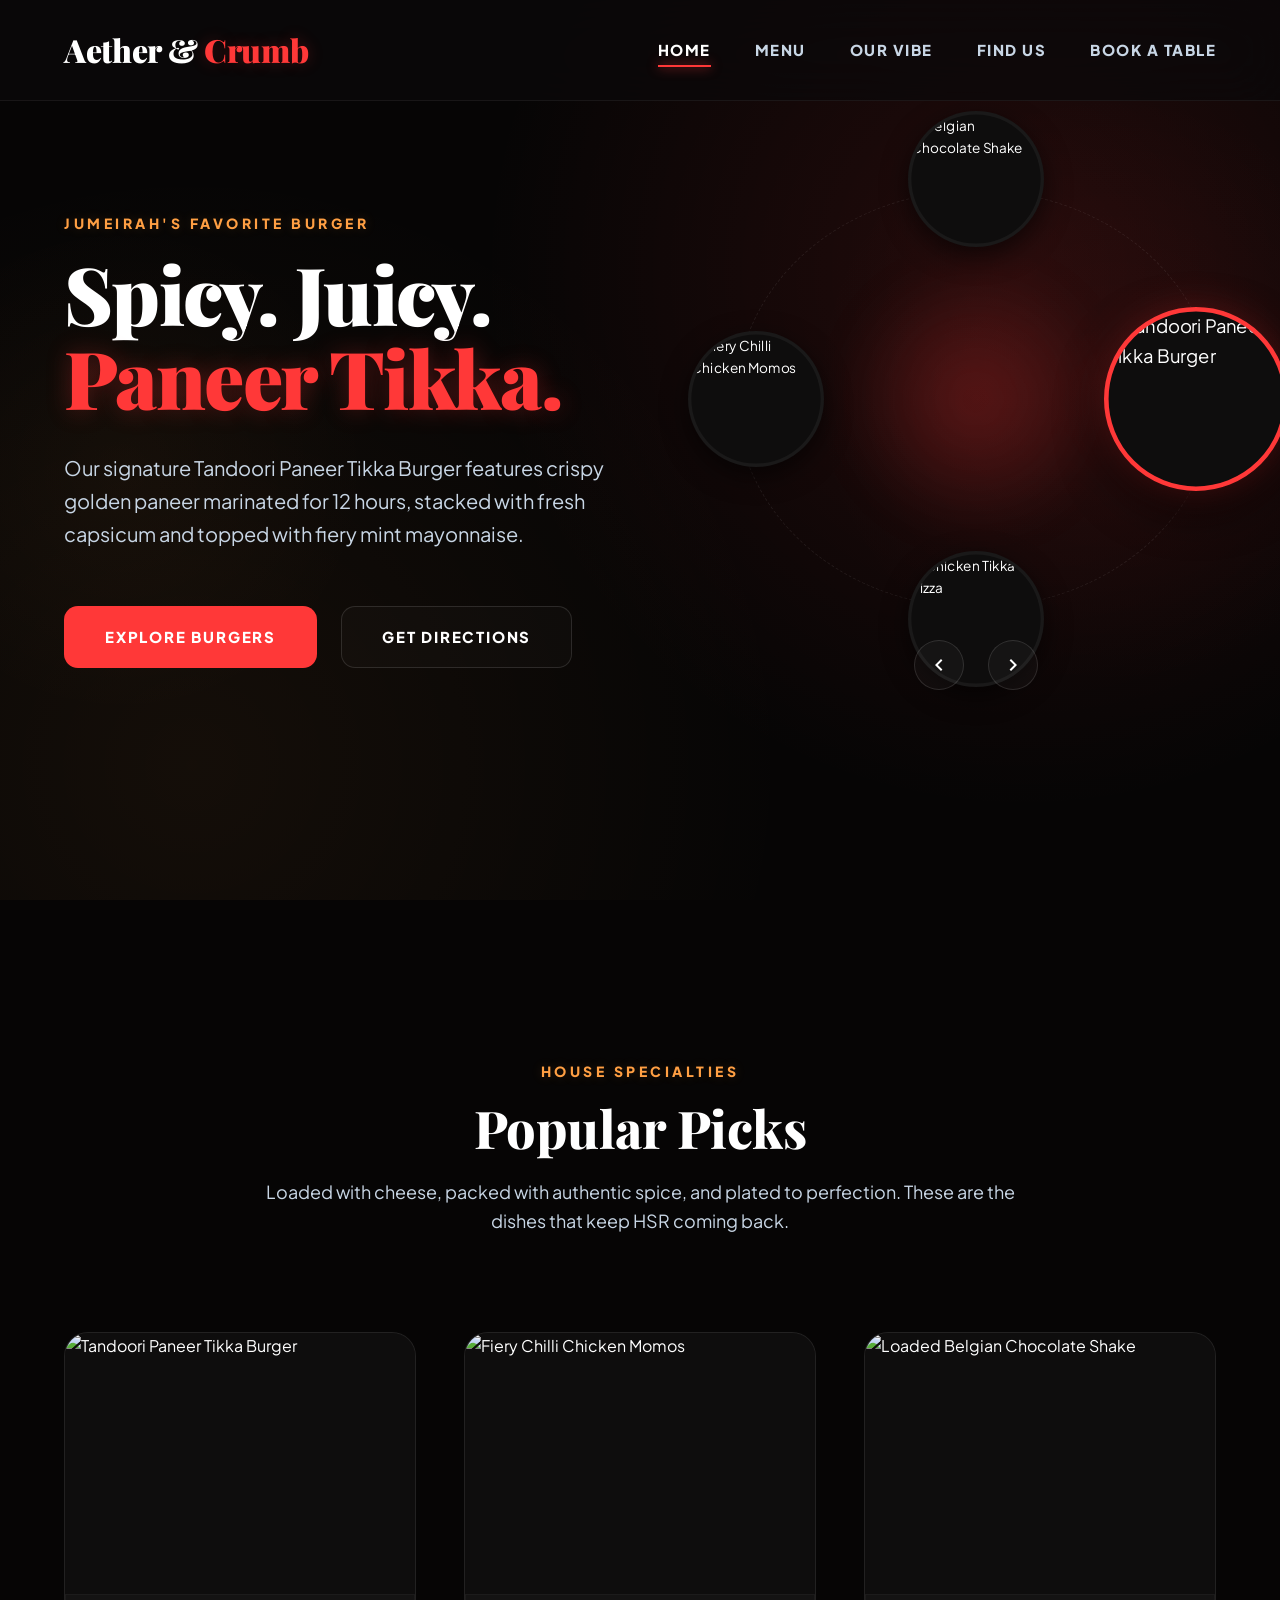
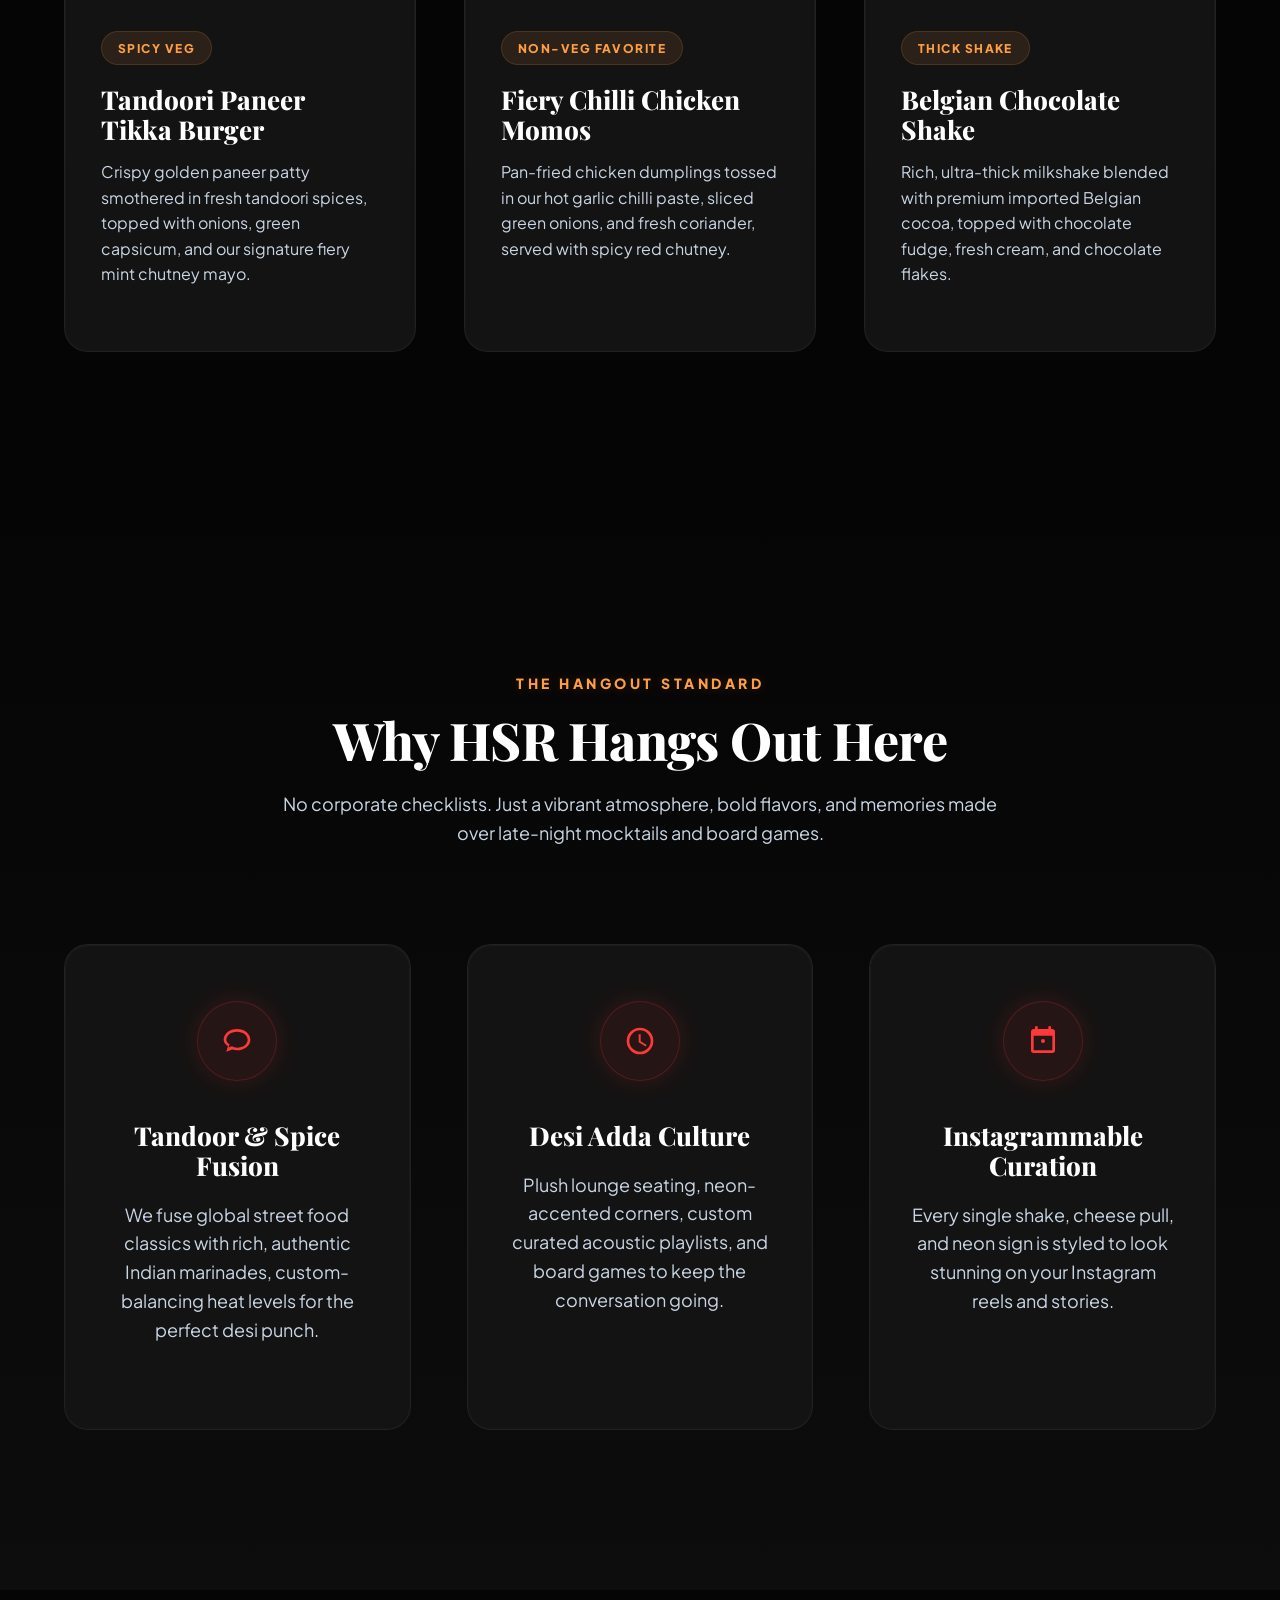
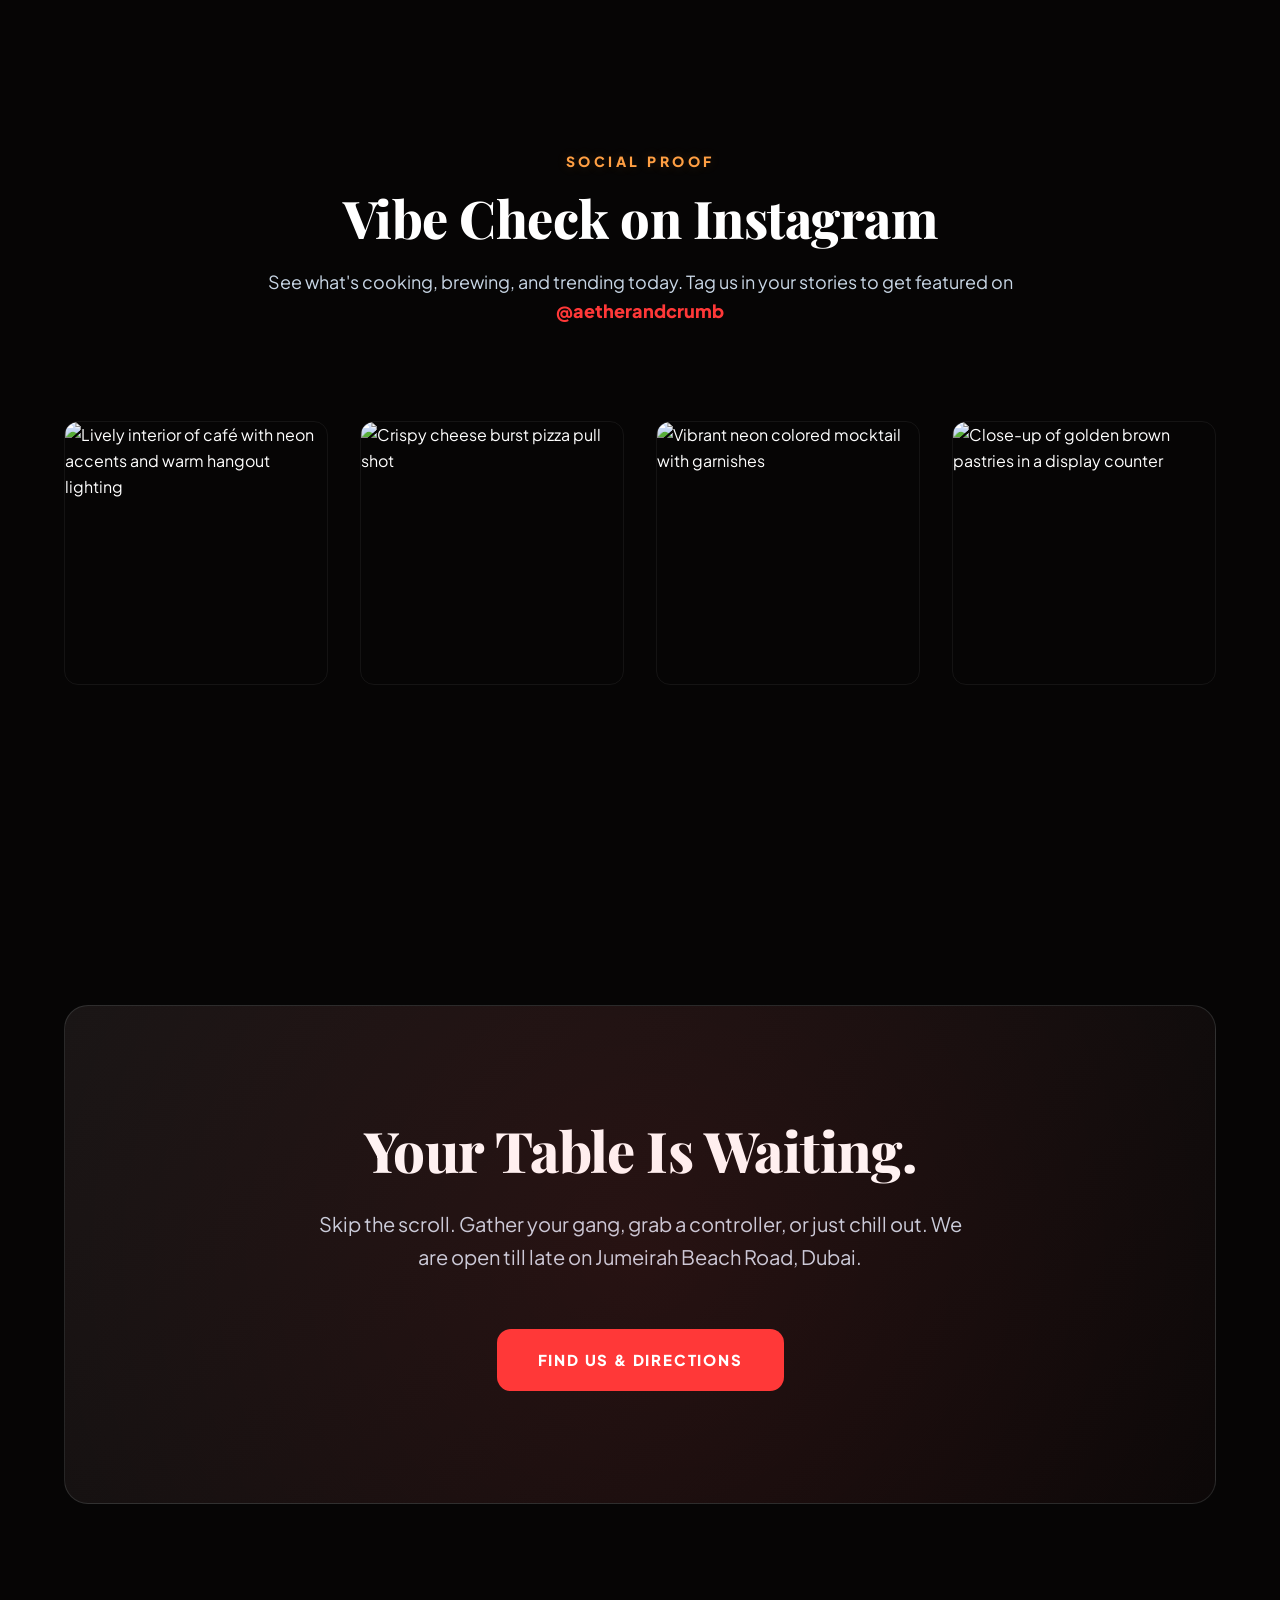
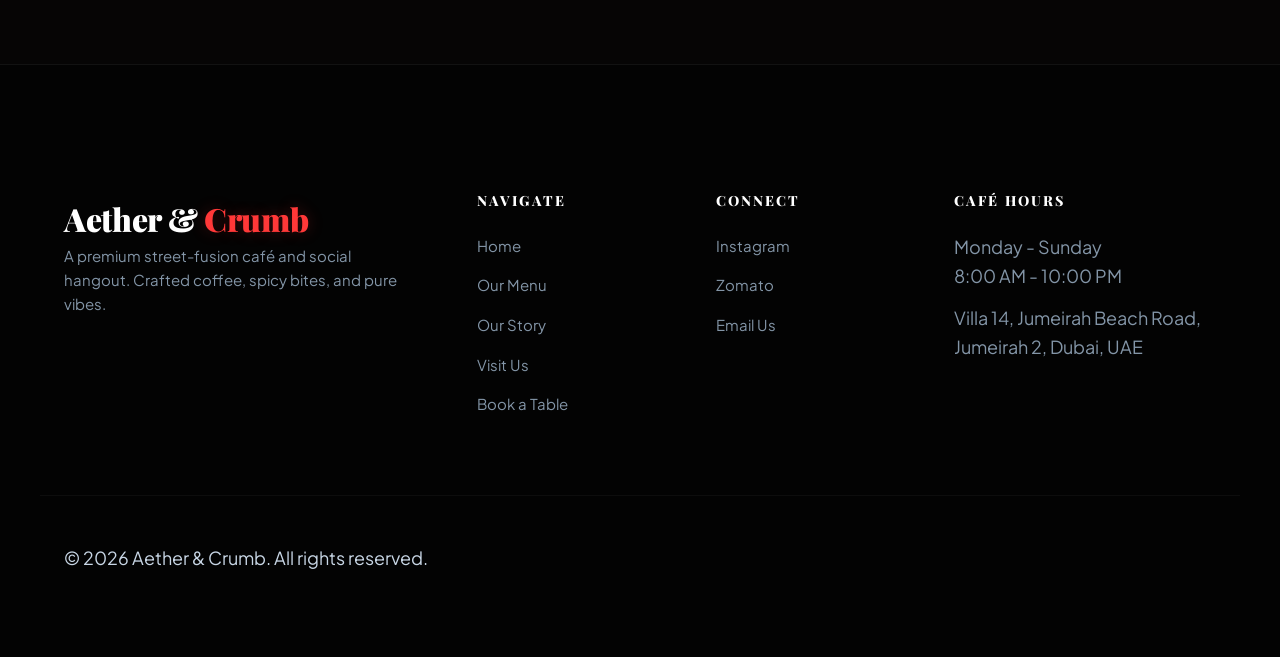
==== commit 58cd4945: "Update address to Jumeirah, Dubai and update maps" ====
--- a/index.html
+++ b/index.html
@@ -4,7 +4,7 @@
   <meta charset="UTF-8">
   <meta name="viewport" content="width=device-width, initial-scale=1.0">
   <title>Aether & Crumb | Premium Indian Street-Fusion Café & Hangout</title>
-  <meta name="description" content="HSR Layout's favorite neighborhood adda. Serving loaded double-patty burgers, cheese-burst pizzas, fiery chicken momos, and thick chocolate milkshakes.">
+  <meta name="description" content="Jumeirah's favorite neighborhood adda. Serving loaded double-patty burgers, cheese-burst pizzas, fiery chicken momos, and thick chocolate milkshakes.">
   <link rel="stylesheet" href="style.css">
 </head>
 <body>
@@ -38,7 +38,7 @@
     
     <div class="container hero-grid">
       <div class="hero-content fade-in" id="heroTextContent">
-        <span class="eyebrow" id="heroEyebrow">HSR Layout's Favorite Burger</span>
+        <span class="eyebrow" id="heroEyebrow">Jumeirah's Favorite Burger</span>
         <h1 id="heroTitle">Spicy. Juicy.<br><span>Paneer Tikka.</span></h1>
         <p id="heroDesc">Our signature Tandoori Paneer Tikka Burger features crispy golden paneer marinated for 12 hours, stacked with fresh capsicum and topped with fiery mint mayonnaise.</p>
         <div class="btn-group">
@@ -221,7 +221,7 @@
     <div class="container reveal-on-scroll">
       <div class="cta-banner">
         <h2>Your Table Is Waiting.</h2>
-        <p>Skip the scroll. Gather your gang, grab a controller, or just chill out. We are open till late in Sector 4, HSR Layout.</p>
+        <p>Skip the scroll. Gather your gang, grab a controller, or just chill out. We are open till late on Jumeirah Beach Road, Dubai.</p>
         <a href="visit.html" class="btn btn-primary">Find Us & Directions</a>
       </div>
     </div>
@@ -256,7 +256,7 @@
         <h4 class="footer-heading">Café Hours</h4>
         <div class="footer-info">
           <p>Monday - Sunday<br>8:00 AM - 10:00 PM</p>
-          <p>12, Ground Floor, Sector 4,<br>HSR Layout, Bengaluru</p>
+          <p>Villa 14, Jumeirah Beach Road,<br>Jumeirah 2, Dubai, UAE</p>
         </div>
       </div>
     </div>
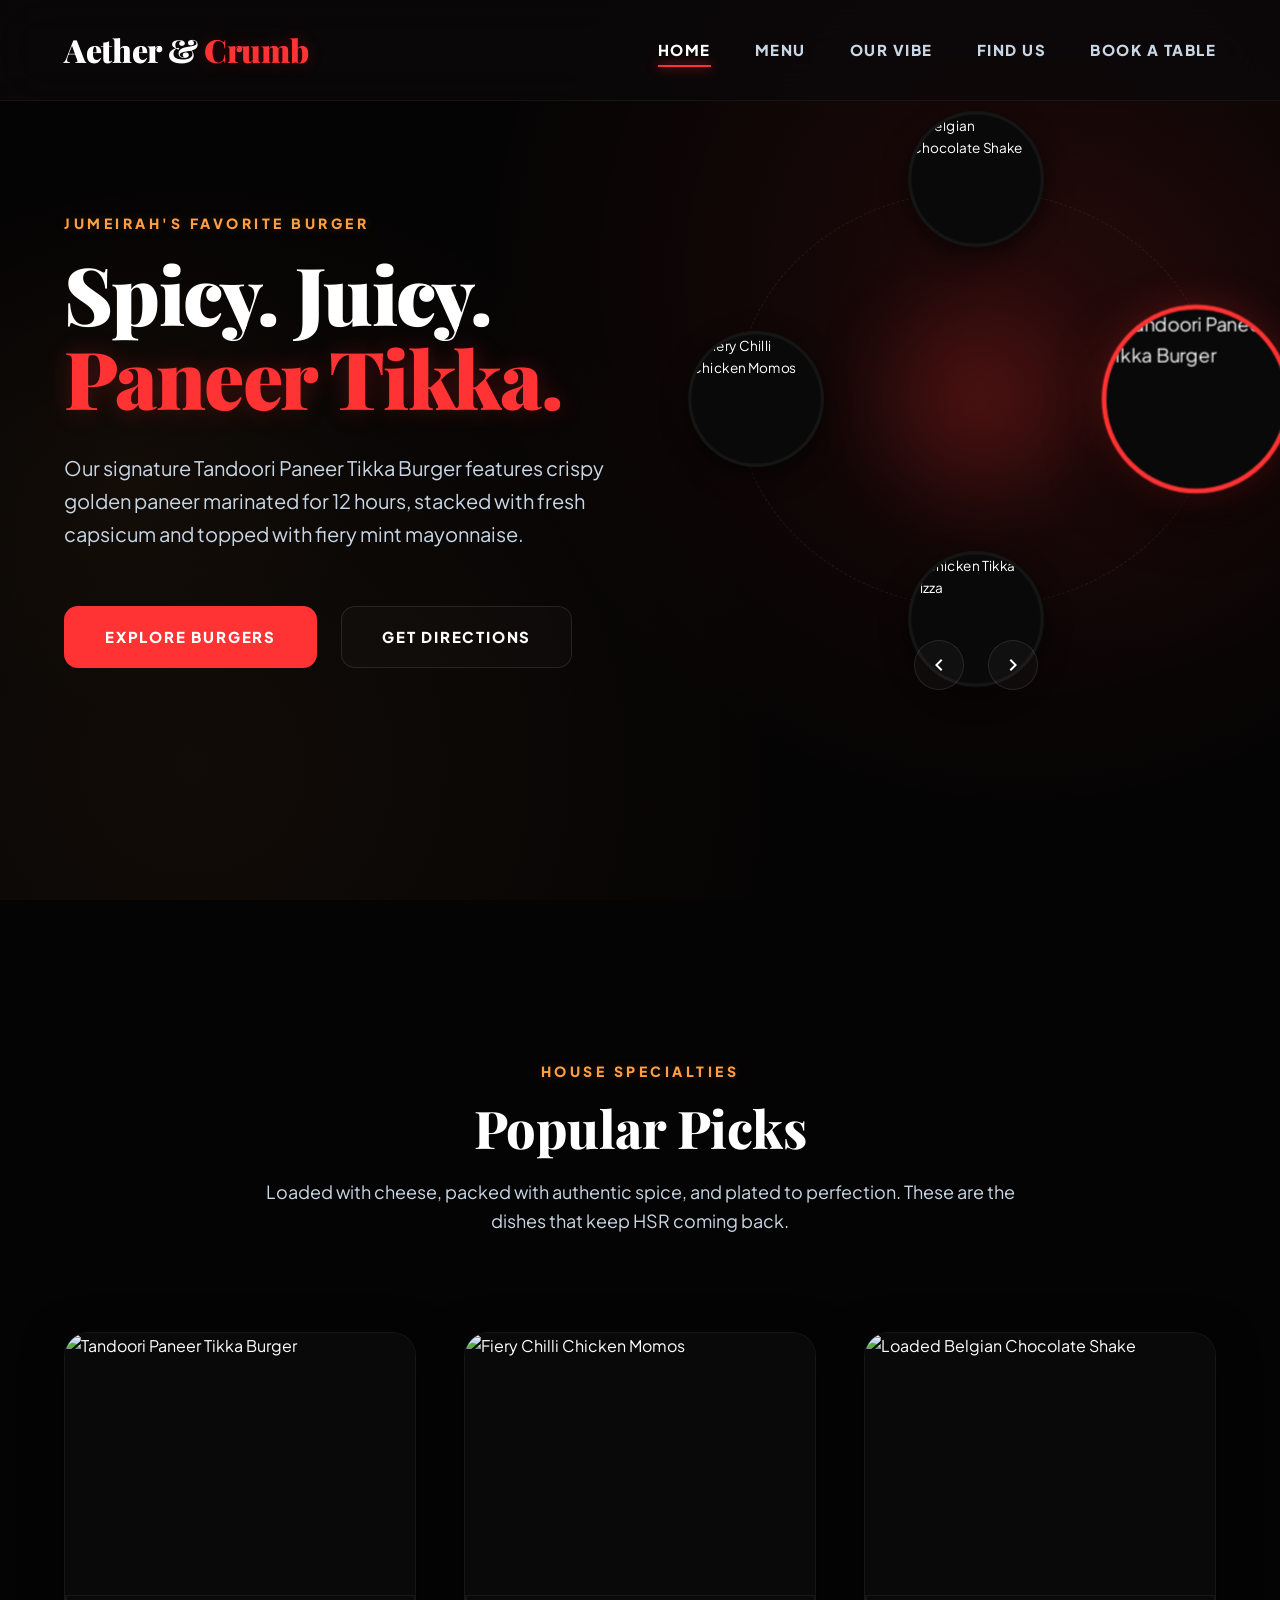
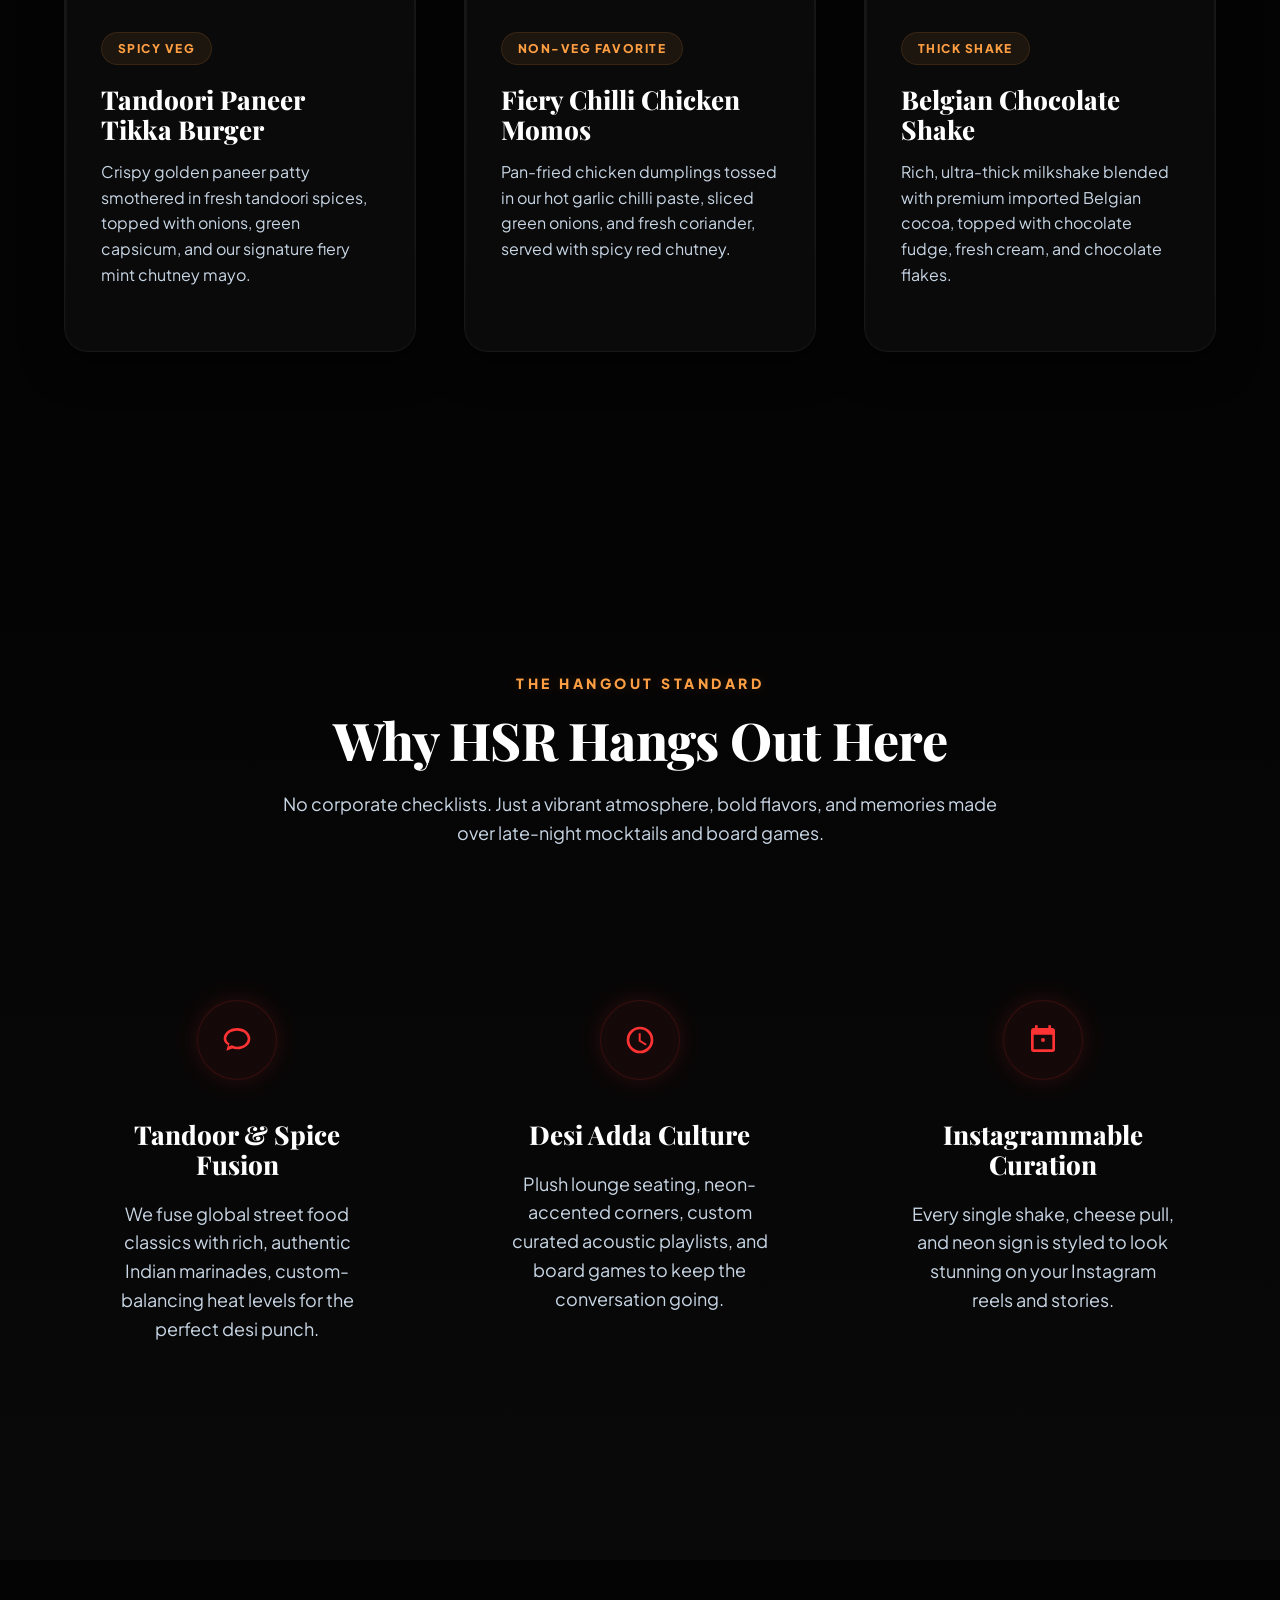
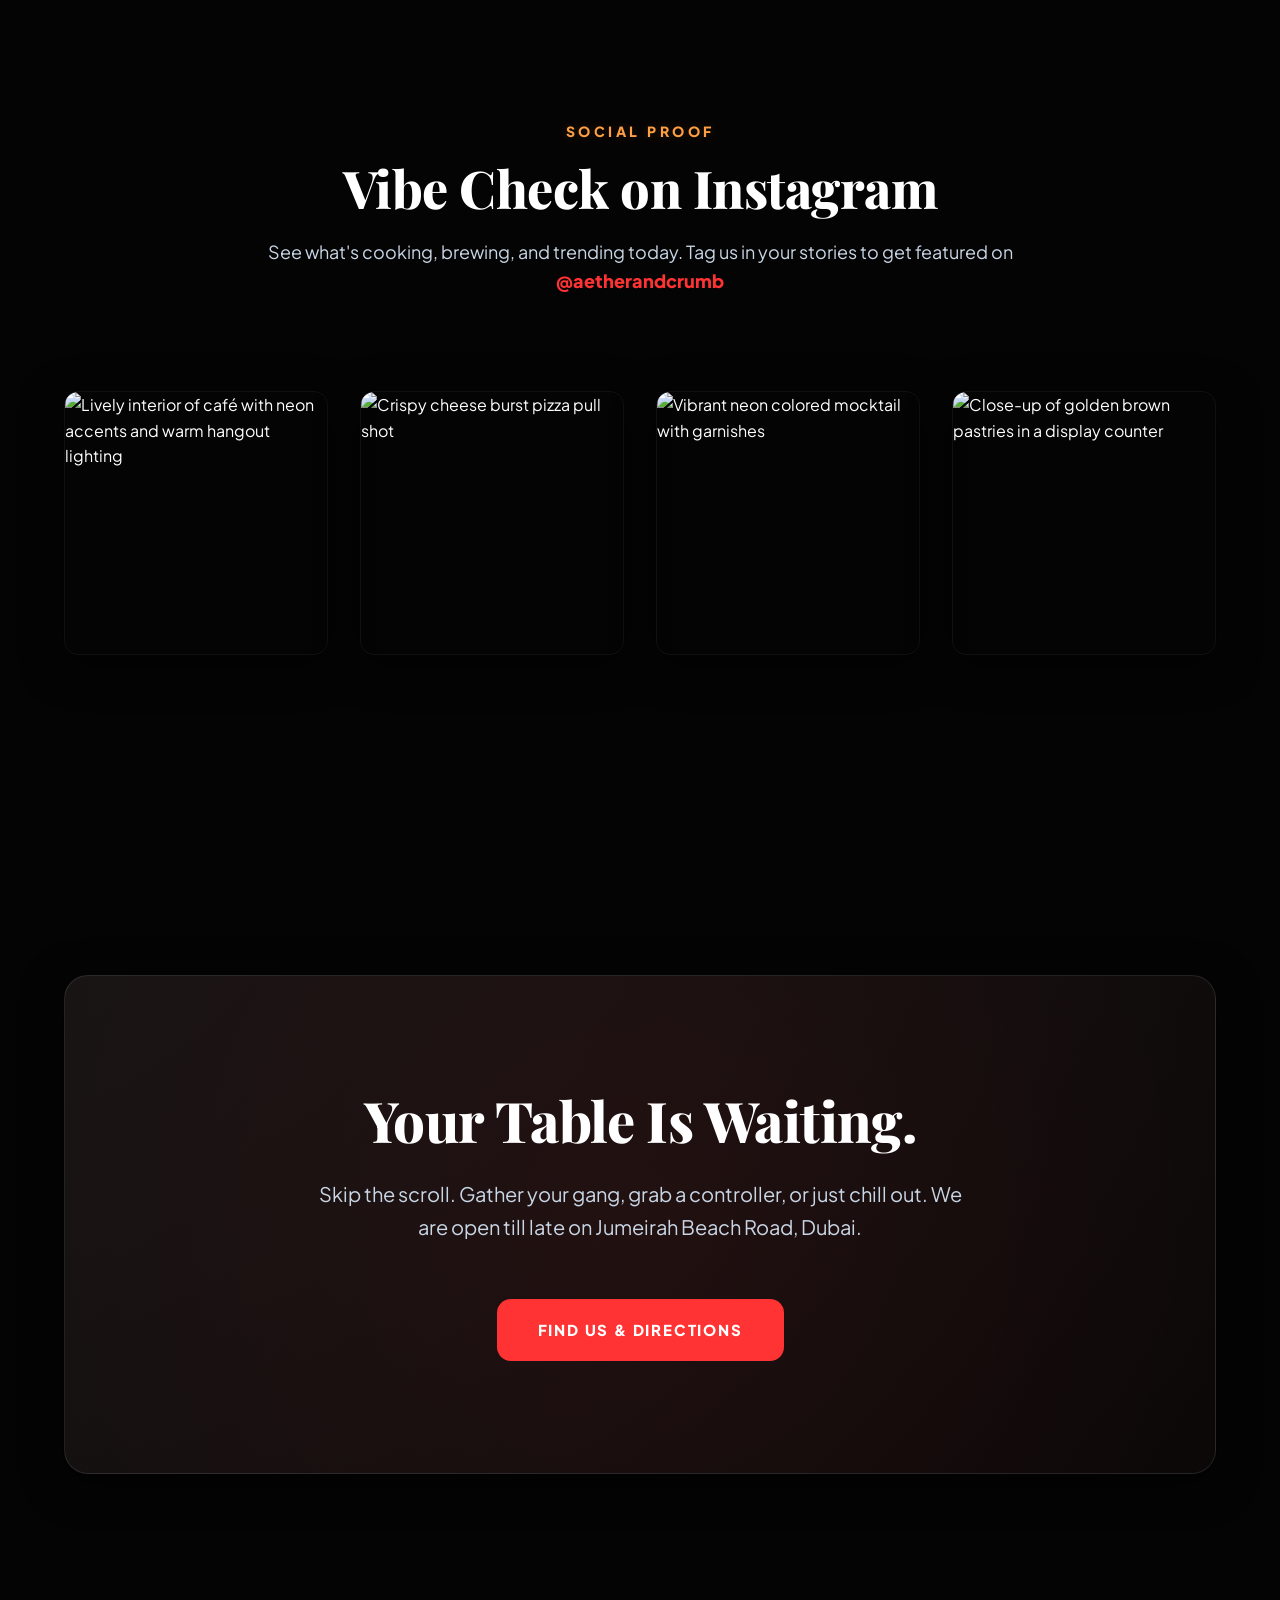
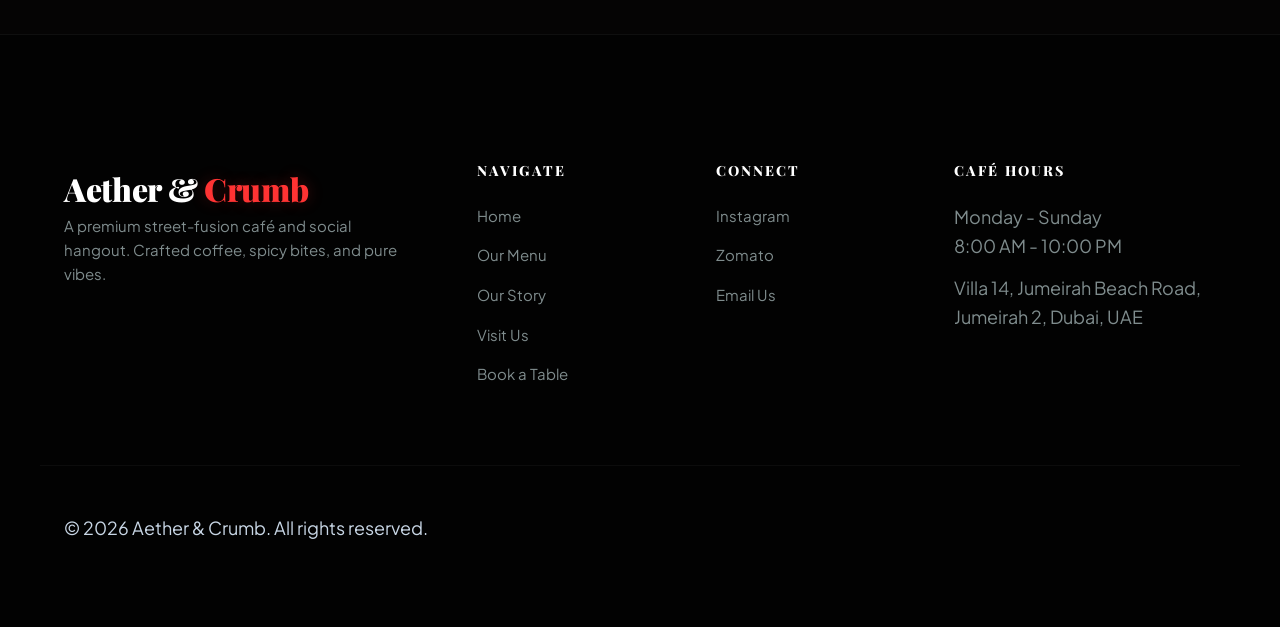
==== commit c05b9705: "Upgrade to cinematic 3D layout" ====
--- a/index.html
+++ b/index.html
@@ -8,6 +8,16 @@
   <link rel="stylesheet" href="style.css">
 </head>
 <body>
+
+  <!-- Cinematic Background Particles -->
+  <div class="cinematic-particles">
+    <div class="particle" style="--p-x: 15%; --p-y: 25%; --p-s: 18s; --p-size: 4px;"></div>
+    <div class="particle" style="--p-x: 75%; --p-y: 65%; --p-s: 22s; --p-size: 3px;"></div>
+    <div class="particle" style="--p-x: 35%; --p-y: 85%; --p-s: 26s; --p-size: 5px;"></div>
+    <div class="particle" style="--p-x: 65%; --p-y: 15%; --p-s: 19s; --p-size: 3px;"></div>
+    <div class="particle" style="--p-x: 10%; --p-y: 75%; --p-s: 21s; --p-size: 4px;"></div>
+    <div class="particle" style="--p-x: 85%; --p-y: 35%; --p-s: 24s; --p-size: 5px;"></div>
+  </div>
 
   <!-- Header Navigation -->
   <header class="site-header" id="siteHeader">
--- a/style.css
+++ b/style.css
@@ -1,21 +1,21 @@
 @import url('https://fonts.googleapis.com/css2?family=Playfair+Display:ital,wght@0,400..900;1,400..900&family=Plus+Jakarta+Sans:ital,wght@0,200..800;1,200..800&display=swap');
 
 /* ==========================================
-   DESIGN TOKENS & VARIABLES (CONTRACT-WINNING)
+   DESIGN TOKENS & VARIABLES (CINEMATIC 3D)
    ========================================== */
 :root {
   /* Core Theme Colors */
-  --bg-dark-base: #060505;
-  --bg-dark-surface: #0e0d0d;
-  --bg-dark-card: #141313;
+  --bg-dark-base: #050404;
+  --bg-dark-surface: #0a0909;
+  --bg-dark-card: rgba(14, 13, 13, 0.7);
   
   /* Accent Colors */
-  --primary-red: #ff3838;
+  --primary-red: #ff3333;
   --primary-red-hover: #ff4d4d;
-  --primary-red-glow: rgba(255, 56, 56, 0.25);
+  --primary-red-glow: rgba(255, 51, 51, 0.25);
   
   --accent-gold: #ff9f43;
-  --accent-gold-hover: #feca57;
+  --accent-gold-hover: #ffb167;
   --accent-gold-glow: rgba(255, 159, 67, 0.2);
   
   /* Status Colors */
@@ -25,18 +25,18 @@
   /* Typography Colors */
   --text-primary: #ffffff;
   --text-secondary: #c8d6e5;
-  --text-muted: #8395a7;
+  --text-muted: #7f8c8d;
   
   /* Borders & Transparency */
-  --border-glass: 1px solid rgba(255, 255, 255, 0.06);
-  --border-glass-bright: 1px solid rgba(255, 255, 255, 0.12);
-  --border-gold: 1px solid rgba(255, 159, 67, 0.3);
+  --border-glass: 1px solid rgba(255, 255, 255, 0.05);
+  --border-glass-bright: 1px solid rgba(255, 255, 255, 0.1);
+  --border-gold: 1px solid rgba(255, 159, 67, 0.2);
   
   /* Shadows & Depth */
-  --shadow-ambient: 0 10px 40px rgba(0, 0, 0, 0.5);
-  --shadow-hover: 0 20px 50px rgba(0, 0, 0, 0.7);
-  --glow-accent: 0 0 25px rgba(255, 56, 56, 0.15);
-  --glow-gold-accent: 0 0 25px rgba(255, 159, 67, 0.1);
+  --shadow-ambient: 0 10px 40px rgba(0, 0, 0, 0.6);
+  --shadow-hover: 0 30px 60px rgba(0, 0, 0, 0.8);
+  --glow-accent: 0 0 30px rgba(255, 51, 51, 0.2);
+  --glow-gold-accent: 0 0 30px rgba(255, 159, 67, 0.1);
   
   /* Fonts */
   --font-serif: "Playfair Display", Georgia, serif;
@@ -49,7 +49,7 @@
   --radius-full: 9999px;
   
   /* Transitions */
-  --transition-premium: all 0.5s cubic-bezier(0.16, 1, 0.3, 1);
+  --transition-premium: all 0.6s cubic-bezier(0.16, 1, 0.3, 1);
   --transition-fast: all 0.25s cubic-bezier(0.25, 0.8, 0.25, 1);
 }
 
@@ -74,6 +74,8 @@
   line-height: 1.6;
   -webkit-font-smoothing: antialiased;
   overflow-x: hidden;
+  perspective: 1200px;
+  transform-style: preserve-3d;
 }
 
 img {
@@ -99,6 +101,37 @@
 }
 
 /* ==========================================
+   CINEMATIC BACKGROUND PARTICLES
+   ========================================== */
+.cinematic-particles {
+  position: fixed;
+  inset: 0;
+  z-index: 0;
+  pointer-events: none;
+  overflow: hidden;
+}
+
+.particle {
+  position: absolute;
+  top: var(--p-y);
+  left: var(--p-x);
+  width: var(--p-size, 3px);
+  height: var(--p-size, 3px);
+  border-radius: 50%;
+  background-color: var(--accent-gold);
+  opacity: 0;
+  filter: blur(0.5px);
+  animation: floatParticle var(--p-s) infinite linear;
+}
+
+@keyframes floatParticle {
+  0% { transform: translateY(100px) translateX(0) scale(0.8); opacity: 0; }
+  10% { opacity: 0.15; }
+  90% { opacity: 0.15; }
+  100% { transform: translateY(-150px) translateX(40px) scale(1.3); opacity: 0; }
+}
+
+/* ==========================================
    TYPOGRAPHY HIERARCHY
    ========================================== */
 h1, h2, h3, h4 {
@@ -108,7 +141,7 @@
 }
 
 h1 {
-  font-size: 4.5rem;
+  font-size: 5rem;
   letter-spacing: -0.02em;
   color: #ffffff;
 }
@@ -152,17 +185,21 @@
   max-width: 1200px;
   margin: 0 auto;
   padding: 0 1.5rem;
+  position: relative;
+  z-index: 2;
 }
 
 section {
   padding: 10rem 0;
   position: relative;
+  transform-style: preserve-3d;
 }
 
 .section-header {
   text-align: center;
   max-width: 750px;
   margin: 0 auto 6rem auto;
+  transform-style: preserve-3d;
 }
 
 /* ==========================================
@@ -172,7 +209,7 @@
   position: absolute;
   width: 600px;
   height: 600px;
-  background: radial-gradient(circle, rgba(255, 56, 56, 0.06) 0%, transparent 70%);
+  background: radial-gradient(circle, rgba(255, 51, 51, 0.05) 0%, transparent 70%);
   top: 10%;
   right: -10%;
   z-index: 0;
@@ -183,7 +220,7 @@
   position: absolute;
   width: 500px;
   height: 500px;
-  background: radial-gradient(circle, rgba(255, 159, 67, 0.04) 0%, transparent 70%);
+  background: radial-gradient(circle, rgba(255, 159, 67, 0.03) 0%, transparent 70%);
   bottom: 20%;
   left: -10%;
   z-index: 0;
@@ -200,7 +237,7 @@
   left: 0;
   right: 0;
   z-index: 1000;
-  background-color: rgba(6, 5, 5, 0.7);
+  background-color: rgba(5, 4, 4, 0.6);
   backdrop-filter: blur(25px);
   -webkit-backdrop-filter: blur(25px);
   border-bottom: var(--border-glass);
@@ -282,7 +319,7 @@
   transition: var(--transition-premium);
 }
 
-/* Buttons */
+/* Buttons (Cinematic Breathing) */
 .btn {
   display: inline-flex;
   align-items: center;
@@ -297,19 +334,26 @@
   cursor: pointer;
   position: relative;
   overflow: hidden;
+  transform-style: preserve-3d;
+}
+
+@keyframes breathingPulse {
+  0% { box-shadow: 0 0 15px rgba(255, 51, 51, 0.3), var(--shadow-ambient); }
+  50% { box-shadow: 0 0 30px rgba(255, 51, 51, 0.65), var(--shadow-ambient); }
+  100% { box-shadow: 0 0 15px rgba(255, 51, 51, 0.3), var(--shadow-ambient); }
 }
 
 .btn-primary {
   background-color: var(--primary-red);
   color: #ffffff;
-  box-shadow: var(--shadow-ambient), var(--primary-red-glow);
-  border: 1px solid rgba(255, 56, 56, 0.4);
+  border: 1px solid rgba(255, 51, 51, 0.4);
+  animation: breathingPulse 3s infinite ease-in-out;
 }
 
 .btn-primary:hover {
   background-color: var(--primary-red-hover);
-  transform: translateY(-4px) scale(1.02);
-  box-shadow: 0 15px 40px rgba(255, 56, 56, 0.45);
+  transform: translateY(-4px) translateZ(10px);
+  box-shadow: 0 15px 45px rgba(255, 51, 51, 0.5);
 }
 
 .btn-secondary {
@@ -320,25 +364,34 @@
 }
 
 .btn-secondary:hover {
-  background-color: rgba(255, 255, 255, 0.08);
+  background-color: rgba(255, 255, 255, 0.06);
   border-color: rgba(255, 255, 255, 0.25);
-  transform: translateY(-4px);
+  transform: translateY(-4px) translateZ(5px);
+}
+
+.btn:active {
+  transform: translateY(-1px) translateZ(-5px) scale(0.97);
 }
 
 .btn-group {
   display: flex;
   gap: 1.5rem;
-}
-
-/* Premium Cards */
+  transform-style: preserve-3d;
+}
+
+/* Premium Glassmorphic Cards (3D Interactive Tilt Ready) */
 .card {
   background: var(--bg-dark-card);
+  backdrop-filter: blur(15px);
+  -webkit-backdrop-filter: blur(15px);
   border-radius: var(--radius-lg);
   overflow: hidden;
-  box-shadow: var(--shadow-dark);
-  transition: var(--transition-premium);
+  box-shadow: var(--shadow-ambient);
+  transition: transform 0.5s cubic-bezier(0.16, 1, 0.3, 1), border-color 0.5s, box-shadow 0.5s;
   border: var(--border-glass);
   position: relative;
+  transform-style: preserve-3d;
+  will-change: transform;
 }
 
 .card::before {
@@ -346,23 +399,46 @@
   position: absolute;
   inset: 0;
   border-radius: var(--radius-lg);
-  padding: 1px;
-  background: linear-gradient(180deg, rgba(255,255,255,0.06), rgba(255,255,255,0.01));
+  padding: 1.5px;
+  background: linear-gradient(180deg, rgba(255,255,255,0.08), rgba(255,255,255,0.01));
   -webkit-mask: linear-gradient(#fff 0 0) content-box, linear-gradient(#fff 0 0);
   -webkit-mask-composite: xor;
   mask-composite: exclude;
   pointer-events: none;
 }
 
-.card:hover {
-  transform: translateY(-10px) scale(1.01);
+/* Card Glare reflection effect */
+.card-glare {
+  position: absolute;
+  inset: 0;
+  background: radial-gradient(circle at var(--glare-x, 50%) var(--glare-y, 50%), rgba(255, 255, 255, 0.08) 0%, transparent 60%);
+  pointer-events: none;
+  z-index: 5;
+  transition: opacity 0.3s ease;
+  opacity: 0;
+}
+
+/* Card Idle Floating bobbing */
+@keyframes cardBob {
+  0% { transform: translateY(0px) rotate(0deg); }
+  50% { transform: translateY(-6px) rotate(0.4deg); }
+  100% { transform: translateY(0px) rotate(0deg); }
+}
+
+.dish-card, .usp-card {
+  animation: cardBob 6s ease-in-out infinite;
+  animation-delay: calc(var(--item-delay, 0) * 0.4s);
+}
+
+.dish-card:hover, .usp-card:hover {
+  animation-play-state: paused;
   border-color: rgba(255, 159, 67, 0.35);
-  box-shadow: 0 25px 60px rgba(255, 159, 67, 0.08), var(--shadow-dark);
+  box-shadow: 0 25px 60px rgba(255, 159, 67, 0.08), var(--shadow-hover);
 }
 
 /* Footer styling */
 .site-footer {
-  background-color: #030303;
+  background-color: #020202;
   color: var(--text-muted);
   padding: 8rem 0 3.5rem 0;
   border-top: var(--border-glass);
@@ -429,14 +505,14 @@
   font-size: 0.8125rem;
 }
 
-/* Sticky Bottom Mobile Navigation (Premium Dual Actions) */
+/* Sticky Bottom Mobile Navigation (Premium Floating Action style) */
 .sticky-cta {
   position: fixed;
   bottom: 0;
   left: 0;
   right: 0;
   z-index: 900;
-  background-color: rgba(6, 5, 5, 0.85);
+  background-color: rgba(5, 4, 4, 0.85);
   backdrop-filter: blur(25px);
   -webkit-backdrop-filter: blur(25px);
   border-top: var(--border-glass-bright);
@@ -461,17 +537,18 @@
    ========================================== */
 
 /* HOME PAGE */
-/* Hero Section */
+/* Hero Section (Cinematic Entrance) */
 .hero-section {
   min-height: 100vh;
   display: flex;
   align-items: center;
   padding-top: 140px;
-  background: radial-gradient(circle at 80% 30%, rgba(255, 56, 56, 0.12), transparent 45%), 
-              radial-gradient(circle at 15% 85%, rgba(255, 159, 67, 0.06), transparent 45%),
+  background: radial-gradient(circle at 80% 30%, rgba(255, 51, 51, 0.1), transparent 45%), 
+              radial-gradient(circle at 15% 85%, rgba(255, 159, 67, 0.05), transparent 45%),
               var(--bg-dark-base);
   position: relative;
   overflow: hidden;
+  transform-style: preserve-3d;
 }
 
 .hero-grid {
@@ -481,6 +558,11 @@
   align-items: center;
   position: relative;
   z-index: 2;
+  transform-style: preserve-3d;
+}
+
+.hero-content {
+  transform-style: preserve-3d;
 }
 
 .hero-content h1 {
@@ -488,11 +570,12 @@
   line-height: 1.05;
   margin-bottom: 2rem;
   font-weight: 900;
+  transform: translateZ(50px); /* 3D pop on text */
 }
 
 .hero-content h1 span {
   color: var(--primary-red);
-  text-shadow: 0 0 25px rgba(255, 56, 56, 0.3);
+  text-shadow: 0 0 25px rgba(255, 51, 51, 0.25);
 }
 
 .hero-content p {
@@ -500,6 +583,11 @@
   line-height: 1.65;
   margin-bottom: 3.5rem;
   max-width: 600px;
+  transform: translateZ(30px);
+}
+
+.hero-content .btn-group {
+  transform: translateZ(20px);
 }
 
 /* Hero Showcase Container & Rotating Food Wheel */
@@ -511,6 +599,7 @@
   position: relative;
   width: 100%;
   height: 500px;
+  transform-style: preserve-3d;
 }
 
 .food-wheel-wrapper {
@@ -520,6 +609,7 @@
   display: flex;
   align-items: center;
   justify-content: center;
+  transform-style: preserve-3d;
 }
 
 .food-wheel-glow {
@@ -527,11 +617,11 @@
   width: 280px;
   height: 280px;
   border-radius: 50%;
-  background: radial-gradient(circle, rgba(255, 56, 56, 0.25) 0%, transparent 70%);
+  background: radial-gradient(circle, rgba(255, 51, 51, 0.22) 0%, transparent 70%);
   z-index: 0;
   pointer-events: none;
-  filter: blur(20px);
-  transition: transform 1s cubic-bezier(0.16, 1, 0.3, 1);
+  filter: blur(25px);
+  transition: transform 1.2s cubic-bezier(0.16, 1, 0.3, 1);
 }
 
 .food-wheel {
@@ -544,8 +634,9 @@
   align-items: center;
   justify-content: center;
   transform: rotate(var(--wheel-rotation, 0deg));
-  transition: transform 1s cubic-bezier(0.16, 1, 0.3, 1);
+  transition: transform 1.2s cubic-bezier(0.16, 1, 0.3, 1);
   z-index: 1;
+  transform-style: preserve-3d;
 }
 
 .wheel-item {
@@ -562,9 +653,10 @@
   box-shadow: 0 10px 30px rgba(0, 0, 0, 0.6);
   cursor: pointer;
   transform: rotate(calc(var(--item-index) * 90deg)) translate(220px) rotate(calc(var(--item-index) * -90deg - var(--wheel-rotation, 0deg))) scale(0.85);
-  transition: transform 1s cubic-bezier(0.16, 1, 0.3, 1), border-color 0.5s, box-shadow 0.5s;
+  transition: transform 1.2s cubic-bezier(0.16, 1, 0.3, 1), border-color 0.5s, box-shadow 0.5s;
   z-index: 2;
   background-color: var(--bg-dark-surface);
+  transform-style: preserve-3d;
 }
 
 .wheel-item img {
@@ -573,12 +665,13 @@
   object-fit: cover;
   pointer-events: none;
   transition: var(--transition-premium);
+  transform: translateZ(1px);
 }
 
 .wheel-item.active {
-  transform: rotate(calc(var(--item-index) * 90deg)) translate(220px) rotate(calc(var(--item-index) * -90deg - var(--wheel-rotation, 0deg))) scale(1.15);
+  transform: rotate(calc(var(--item-index) * 90deg)) translate(220px) rotate(calc(var(--item-index) * -90deg - var(--wheel-rotation, 0deg))) scale(1.18) translateZ(40px);
   border-color: var(--primary-red);
-  box-shadow: 0 0 30px var(--primary-red-glow), 0 15px 40px rgba(0, 0, 0, 0.8);
+  box-shadow: 0 0 35px var(--primary-red-glow), 0 20px 45px rgba(0, 0, 0, 0.8);
   z-index: 10;
 }
 
@@ -587,6 +680,8 @@
   gap: 1.5rem;
   margin-top: 2rem;
   z-index: 5;
+  transform-style: preserve-3d;
+  transform: translateZ(20px);
 }
 
 .control-btn {
@@ -606,8 +701,12 @@
 .control-btn:hover {
   background-color: var(--primary-red);
   border-color: var(--primary-red);
-  transform: scale(1.1);
+  transform: scale(1.1) translateZ(5px);
   box-shadow: var(--primary-red-glow);
+}
+
+.control-btn:active {
+  transform: scale(0.95) translateZ(-5px);
 }
 
 .control-btn svg {
@@ -618,7 +717,7 @@
 
 /* Hero text change animation */
 .hero-content h1, .hero-content p, .hero-content .eyebrow, .hero-content .btn-group {
-  transition: opacity 0.3s ease, transform 0.3s ease;
+  transition: opacity 0.35s ease, transform 0.35s ease;
 }
 
 .hero-content.text-changing h1,
@@ -626,15 +725,15 @@
 .hero-content.text-changing .eyebrow,
 .hero-content.text-changing .btn-group {
   opacity: 0;
-  transform: translateY(15px);
-}
-
+  transform: translateY(15px) translateZ(0px);
+}
 
 /* Popular Picks Section */
 .dishes-grid {
   display: grid;
   grid-template-columns: repeat(3, 1fr);
   gap: 3rem;
+  transform-style: preserve-3d;
 }
 
 .dish-card {
@@ -649,10 +748,11 @@
   overflow: hidden;
   background-color: var(--bg-dark-surface);
   border-bottom: var(--border-glass);
+  transform: translateZ(15px);
 }
 
 .dish-card:hover .dish-img-wrapper img {
-  transform: scale(1.1);
+  transform: scale(1.1) translateZ(10px);
 }
 
 .dish-info {
@@ -661,6 +761,8 @@
   display: flex;
   flex-direction: column;
   position: relative;
+  transform-style: preserve-3d;
+  transform: translateZ(25px);
 }
 
 .dish-tag {
@@ -671,23 +773,26 @@
   font-weight: 800;
   text-transform: uppercase;
   letter-spacing: 0.12em;
-  background-color: rgba(255, 159, 67, 0.1);
+  background-color: rgba(255, 159, 67, 0.08);
   color: var(--accent-gold);
   border-radius: var(--radius-full);
   margin-bottom: 1.25rem;
-  border: 1px solid rgba(255, 159, 67, 0.15);
+  border: 1px solid rgba(255, 159, 67, 0.12);
+  transform: translateZ(5px);
 }
 
 .dish-title {
   font-size: 1.625rem;
   color: #ffffff;
   margin-bottom: 0.875rem;
+  transform: translateZ(10px);
 }
 
 .dish-desc {
   font-size: 1rem;
   color: var(--text-secondary);
   line-height: 1.6;
+  transform: translateZ(5px);
 }
 
 /* Why Gather (USPs) */
@@ -699,49 +804,33 @@
   display: grid;
   grid-template-columns: repeat(3, 1fr);
   gap: 3.5rem;
+  transform-style: preserve-3d;
 }
 
 .usp-card {
   text-align: center;
   padding: 3.5rem 2.5rem;
-  background: var(--bg-dark-card);
-  border: var(--border-glass);
-  border-radius: var(--radius-lg);
-  transition: var(--transition-premium);
-  position: relative;
-}
-
-.usp-card::before {
-  content: '';
-  position: absolute;
-  inset: 0;
-  border-radius: var(--radius-lg);
-  padding: 1px;
-  background: linear-gradient(180deg, rgba(255,255,255,0.04), rgba(255,255,255,0.01));
-  -webkit-mask: linear-gradient(#fff 0 0) content-box, linear-gradient(#fff 0 0);
-  -webkit-mask-composite: xor;
-  mask-composite: exclude;
-  pointer-events: none;
-}
-
-.usp-card:hover {
-  border-color: rgba(255, 159, 67, 0.25);
-  transform: translateY(-8px);
-  box-shadow: var(--glow-gold-accent), var(--shadow-dark);
+  transform-style: preserve-3d;
 }
 
 .usp-icon {
   width: 80px;
   height: 80px;
   border-radius: var(--radius-full);
-  background-color: rgba(255, 56, 56, 0.08);
+  background-color: rgba(255, 51, 51, 0.06);
   color: var(--primary-red);
   display: flex;
   align-items: center;
   justify-content: center;
   margin: 0 auto 2.5rem auto;
-  box-shadow: 0 0 25px rgba(255, 56, 56, 0.15);
-  border: 1px solid rgba(255, 56, 56, 0.2);
+  box-shadow: 0 0 25px rgba(255, 51, 51, 0.15);
+  border: 1px solid rgba(255, 51, 51, 0.15);
+  transform: translateZ(25px);
+  transition: transform 0.5s;
+}
+
+.usp-card:hover .usp-icon {
+  transform: translateZ(35px) scale(1.1);
 }
 
 .usp-icon svg {
@@ -753,6 +842,12 @@
 .usp-card h3 {
   margin-bottom: 1.25rem;
   font-size: 1.625rem;
+  transform: translateZ(20px);
+}
+
+.usp-card p {
+  transform: translateZ(10px);
+  margin-bottom: 0;
 }
 
 /* Instagram Grid */
@@ -760,6 +855,7 @@
   display: grid;
   grid-template-columns: repeat(4, 1fr);
   gap: 2rem;
+  transform-style: preserve-3d;
 }
 
 .instagram-item {
@@ -768,7 +864,16 @@
   border-radius: var(--radius-md);
   overflow: hidden;
   border: var(--border-glass);
-  box-shadow: var(--shadow-dark);
+  box-shadow: var(--shadow-ambient);
+  transform-style: preserve-3d;
+  will-change: transform;
+  transition: transform 0.5s cubic-bezier(0.16, 1, 0.3, 1), border-color 0.5s, box-shadow 0.5s;
+}
+
+.instagram-item:hover {
+  transform: translateY(-8px) scale(1.03) rotateX(4deg) rotateY(-4deg);
+  border-color: rgba(255, 51, 51, 0.25);
+  box-shadow: 0 20px 45px rgba(255, 51, 51, 0.08), var(--shadow-hover);
 }
 
 .instagram-overlay {
@@ -777,13 +882,14 @@
   left: 0;
   width: 100%;
   height: 100%;
-  background: rgba(6, 5, 5, 0.7);
+  background: rgba(5, 4, 4, 0.7);
   display: flex;
   align-items: center;
   justify-content: center;
   opacity: 0;
   transition: var(--transition-fast);
   color: #ffffff;
+  transform: translateZ(10px);
 }
 
 .instagram-overlay svg {
@@ -806,16 +912,17 @@
   transform: scale(1.1);
 }
 
-/* Contract-Winning Hangout CTA Banner */
+/* Call to Action Banner */
 .cta-banner {
-  background: linear-gradient(135deg, #161515 0%, #080707 100%);
+  background: linear-gradient(135deg, #161414 0%, #080707 100%);
   border-radius: var(--radius-lg);
   padding: 7rem 5rem;
   text-align: center;
   overflow: hidden;
   position: relative;
   border: var(--border-glass-bright);
-  box-shadow: var(--shadow-dark);
+  box-shadow: var(--shadow-ambient);
+  transform-style: preserve-3d;
 }
 
 .cta-banner::before {
@@ -825,7 +932,7 @@
   left: -50%;
   width: 200%;
   height: 200%;
-  background: radial-gradient(circle, rgba(255, 56, 56, 0.1) 0%, transparent 60%);
+  background: radial-gradient(circle, rgba(255, 51, 51, 0.08) 0%, transparent 60%);
   pointer-events: none;
 }
 
@@ -833,6 +940,7 @@
   font-size: 3.5rem;
   color: #ffffff;
   margin-bottom: 1.5rem;
+  transform: translateZ(40px);
 }
 
 .cta-banner p {
@@ -841,6 +949,11 @@
   margin: 0 auto 3.5rem auto;
   font-size: 1.25rem;
   line-height: 1.65;
+  transform: translateZ(25px);
+}
+
+.cta-banner .btn {
+  transform: translateZ(15px);
 }
 
 /* MENU PAGE */
@@ -854,6 +967,7 @@
   align-items: center;
   gap: 2rem;
   margin-bottom: 6rem;
+  transform-style: preserve-3d;
 }
 
 /* Segmented Control Toggle */
@@ -863,6 +977,7 @@
   border-radius: var(--radius-full);
   display: inline-flex;
   border: var(--border-glass-bright);
+  transform: translateZ(20px);
 }
 
 .toggle-btn {
@@ -889,6 +1004,7 @@
   gap: 3rem;
   flex-wrap: wrap;
   justify-content: center;
+  transform: translateZ(15px);
 }
 
 .tab-link {
@@ -1005,9 +1121,9 @@
 }
 
 .menu-item-badge.signature {
-  background-color: rgba(255, 56, 56, 0.08);
+  background-color: rgba(255, 51, 51, 0.08);
   color: var(--primary-red);
-  border: 1px solid rgba(255, 56, 56, 0.2);
+  border: 1px solid rgba(255, 51, 51, 0.2);
   box-shadow: var(--primary-red-glow);
 }
 
@@ -1041,6 +1157,7 @@
   gap: 7rem;
   align-items: center;
   margin-bottom: 12rem;
+  transform-style: preserve-3d;
 }
 
 .split-block:last-child {
@@ -1059,6 +1176,11 @@
   font-size: 3.25rem;
   margin-bottom: 2rem;
   font-weight: 800;
+  transform: translateZ(30px);
+}
+
+.split-content p {
+  transform: translateZ(15px);
 }
 
 .split-image {
@@ -1067,11 +1189,21 @@
   box-shadow: 0 35px 75px rgba(0, 0, 0, 0.6);
   aspect-ratio: 4/5;
   border: var(--border-glass-bright);
+  transform-style: preserve-3d;
+  will-change: transform;
+  transition: transform 0.5s cubic-bezier(0.16, 1, 0.3, 1), border-color 0.5s, box-shadow 0.5s;
+}
+
+.split-image:hover {
+  transform: translateY(-8px) scale(1.02) rotateX(4deg) rotateY(-4deg);
+  border-color: rgba(255, 159, 67, 0.3);
+  box-shadow: 0 25px 55px rgba(255, 159, 67, 0.08), 0 35px 75px rgba(0, 0, 0, 0.6);
 }
 
 .split-image img {
   width: 100%;
   height: 100%;
+  transform: translateZ(1px);
 }
 
 /* VISIT US PAGE */
@@ -1084,12 +1216,14 @@
   grid-template-columns: 1fr 1fr;
   gap: 6rem;
   margin-bottom: 10rem;
+  transform-style: preserve-3d;
 }
 
 .visit-info-panel {
   display: flex;
   flex-direction: column;
   gap: 3.5rem;
+  transform-style: preserve-3d;
 }
 
 .visit-block-item h3 {
@@ -1100,11 +1234,13 @@
   letter-spacing: 0.12em;
   margin-bottom: 1.25rem;
   color: var(--accent-gold);
+  transform: translateZ(20px);
 }
 
 .visit-block-item p {
   font-size: 1.1875rem;
   margin-bottom: 0.625rem;
+  transform: translateZ(10px);
 }
 
 .map-container {
@@ -1114,6 +1250,7 @@
   border: var(--border-glass-bright);
   aspect-ratio: 1;
   position: relative;
+  transform-style: preserve-3d;
 }
 
 .map-iframe {
@@ -1121,20 +1258,23 @@
   height: 100%;
   border: none;
   filter: invert(0.92) hue-rotate(185deg) opacity(0.85) contrast(1.15);
+  transform: translateZ(1px);
 }
 
 .map-overlay-button {
   position: absolute;
   bottom: 3rem;
   left: 50%;
-  transform: translateX(-50%);
+  transform: translateX(-50%) translateZ(30px);
   z-index: 10;
-  box-shadow: 0 12px 35px rgba(255, 56, 56, 0.45);
+  box-shadow: 0 12px 35px rgba(255, 51, 51, 0.45);
 }
 
 /* Booking Form */
 .contact-form-section {
   background: var(--bg-dark-card);
+  backdrop-filter: blur(15px);
+  -webkit-backdrop-filter: blur(15px);
   border: var(--border-glass);
   border-radius: var(--radius-lg);
   padding: 7rem 6rem;
@@ -1142,6 +1282,9 @@
   margin: 0 auto;
   box-shadow: var(--shadow-hover);
   position: relative;
+  transform-style: preserve-3d;
+  will-change: transform;
+  transition: transform 0.5s cubic-bezier(0.16, 1, 0.3, 1), border-color 0.5s, box-shadow 0.5s;
 }
 
 .contact-form-section::before {
@@ -1149,12 +1292,17 @@
   position: absolute;
   inset: 0;
   border-radius: var(--radius-lg);
-  padding: 1px;
-  background: linear-gradient(180deg, rgba(255,255,255,0.06), rgba(255,255,255,0.01));
+  padding: 1.5px;
+  background: linear-gradient(180deg, rgba(255,255,255,0.08), rgba(255,255,255,0.01));
   -webkit-mask: linear-gradient(#fff 0 0) content-box, linear-gradient(#fff 0 0);
   -webkit-mask-composite: xor;
   mask-composite: exclude;
   pointer-events: none;
+}
+
+.contact-form-section:hover {
+  border-color: rgba(255, 51, 51, 0.25);
+  box-shadow: 0 25px 60px rgba(255, 51, 51, 0.08), var(--shadow-hover);
 }
 
 .form-grid {
@@ -1162,10 +1310,12 @@
   grid-template-columns: 1fr 1fr;
   gap: 3rem;
   margin-bottom: 4rem;
+  transform-style: preserve-3d;
 }
 
 .form-group {
   position: relative;
+  transform-style: preserve-3d;
 }
 
 .form-group.full-width {
@@ -1180,6 +1330,7 @@
   background: transparent;
   color: #ffffff;
   transition: var(--transition-fast);
+  transform: translateZ(10px);
 }
 
 .form-input:focus {
@@ -1194,6 +1345,7 @@
   color: var(--text-muted);
   pointer-events: none;
   transition: var(--transition-fast);
+  transform: translateZ(5px);
 }
 
 .form-input:focus ~ .form-label,
@@ -1204,10 +1356,12 @@
   color: var(--primary-red);
   letter-spacing: 0.12em;
   text-transform: uppercase;
+  transform: translateZ(15px);
 }
 
 .contact-form-section .btn {
   width: 100%;
+  transform: translateZ(15px);
 }
 
 /* ==========================================
@@ -1215,7 +1369,7 @@
    ========================================== */
 .fade-in {
   opacity: 0;
-  transform: translateY(35px);
+  transform: translateY(35px) translateZ(0);
   animation: fadeInUp 1.2s cubic-bezier(0.16, 1, 0.3, 1) forwards;
 }
 
@@ -1226,19 +1380,19 @@
 @keyframes fadeInUp {
   to {
     opacity: 1;
-    transform: translateY(0);
+    transform: translateY(0) translateZ(0);
   }
 }
 
 .reveal-on-scroll {
   opacity: 0;
-  transform: translateY(45px);
+  transform: translateY(45px) translateZ(0);
   transition: opacity 1.2s cubic-bezier(0.16, 1, 0.3, 1), transform 1.2s cubic-bezier(0.16, 1, 0.3, 1);
 }
 
 .reveal-on-scroll.active {
   opacity: 1;
-  transform: translateY(0);
+  transform: translateY(0) translateZ(0);
 }
 
 /* ==========================================
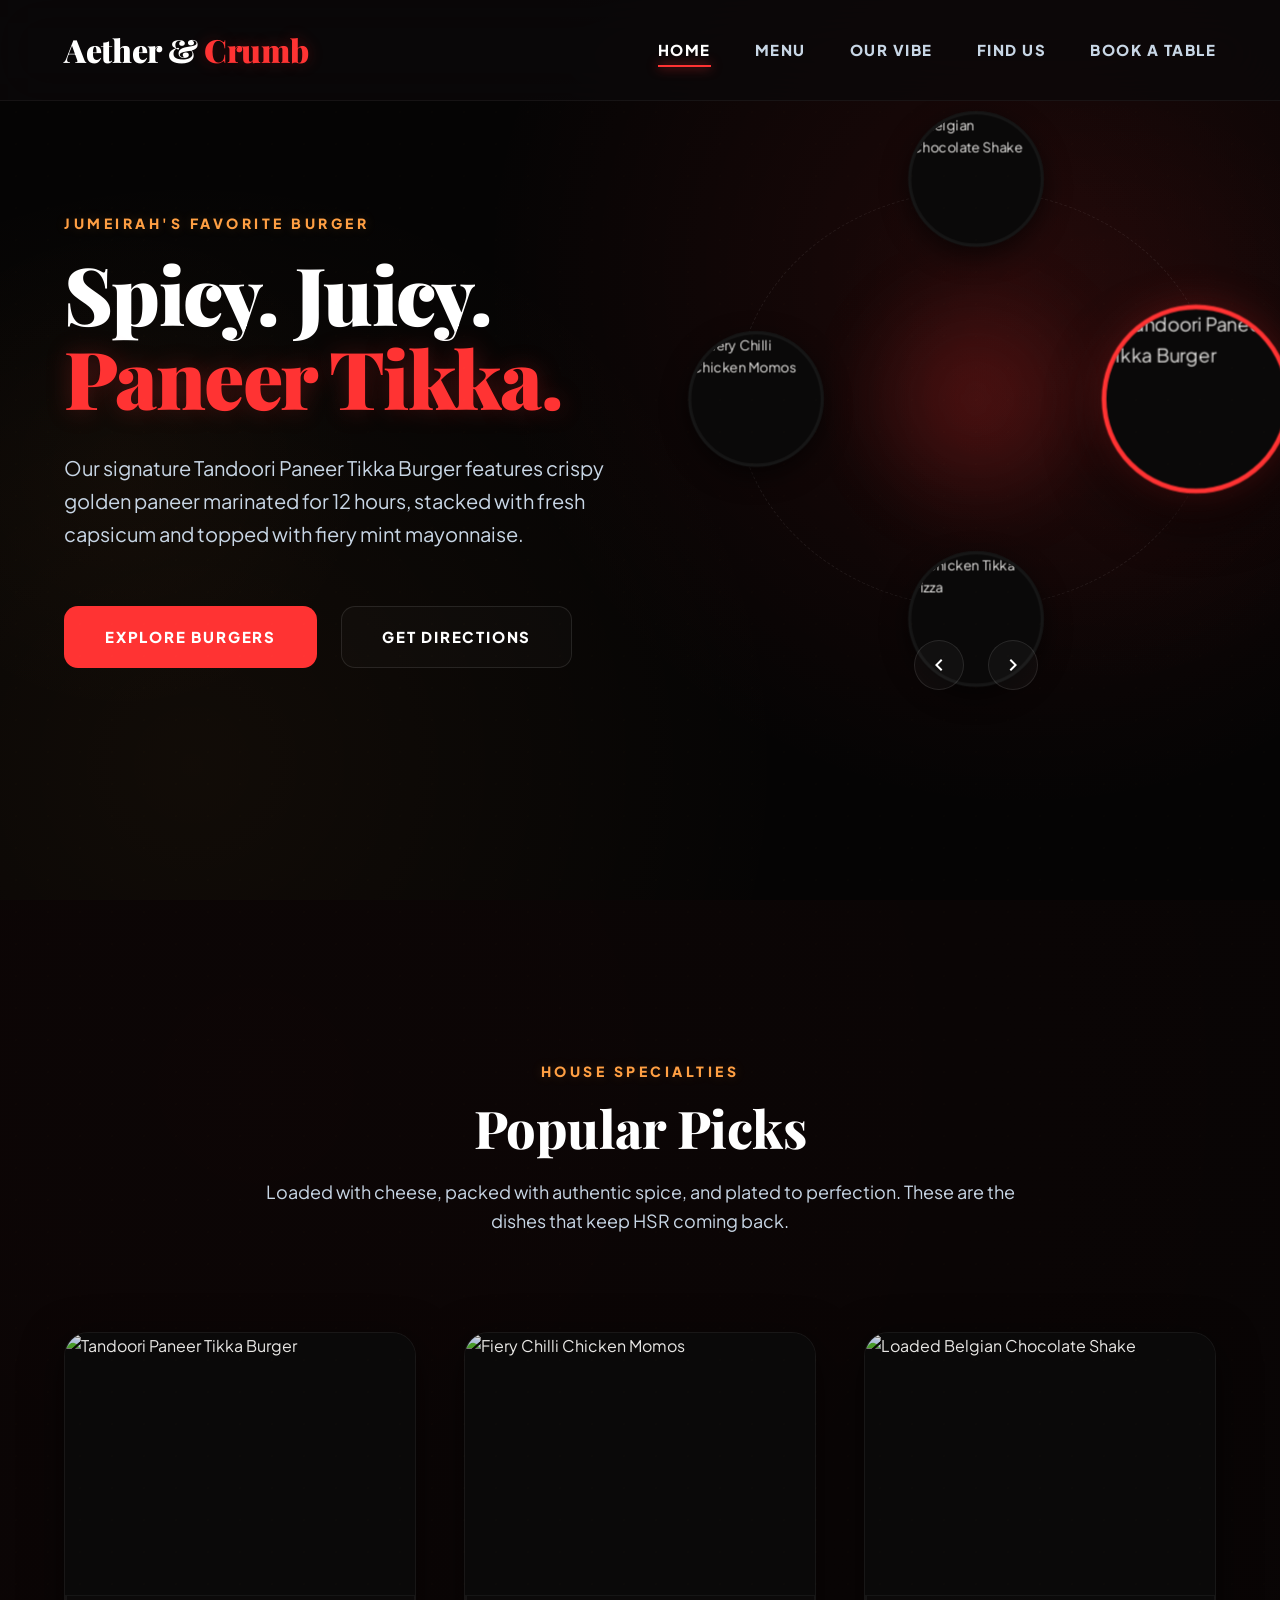
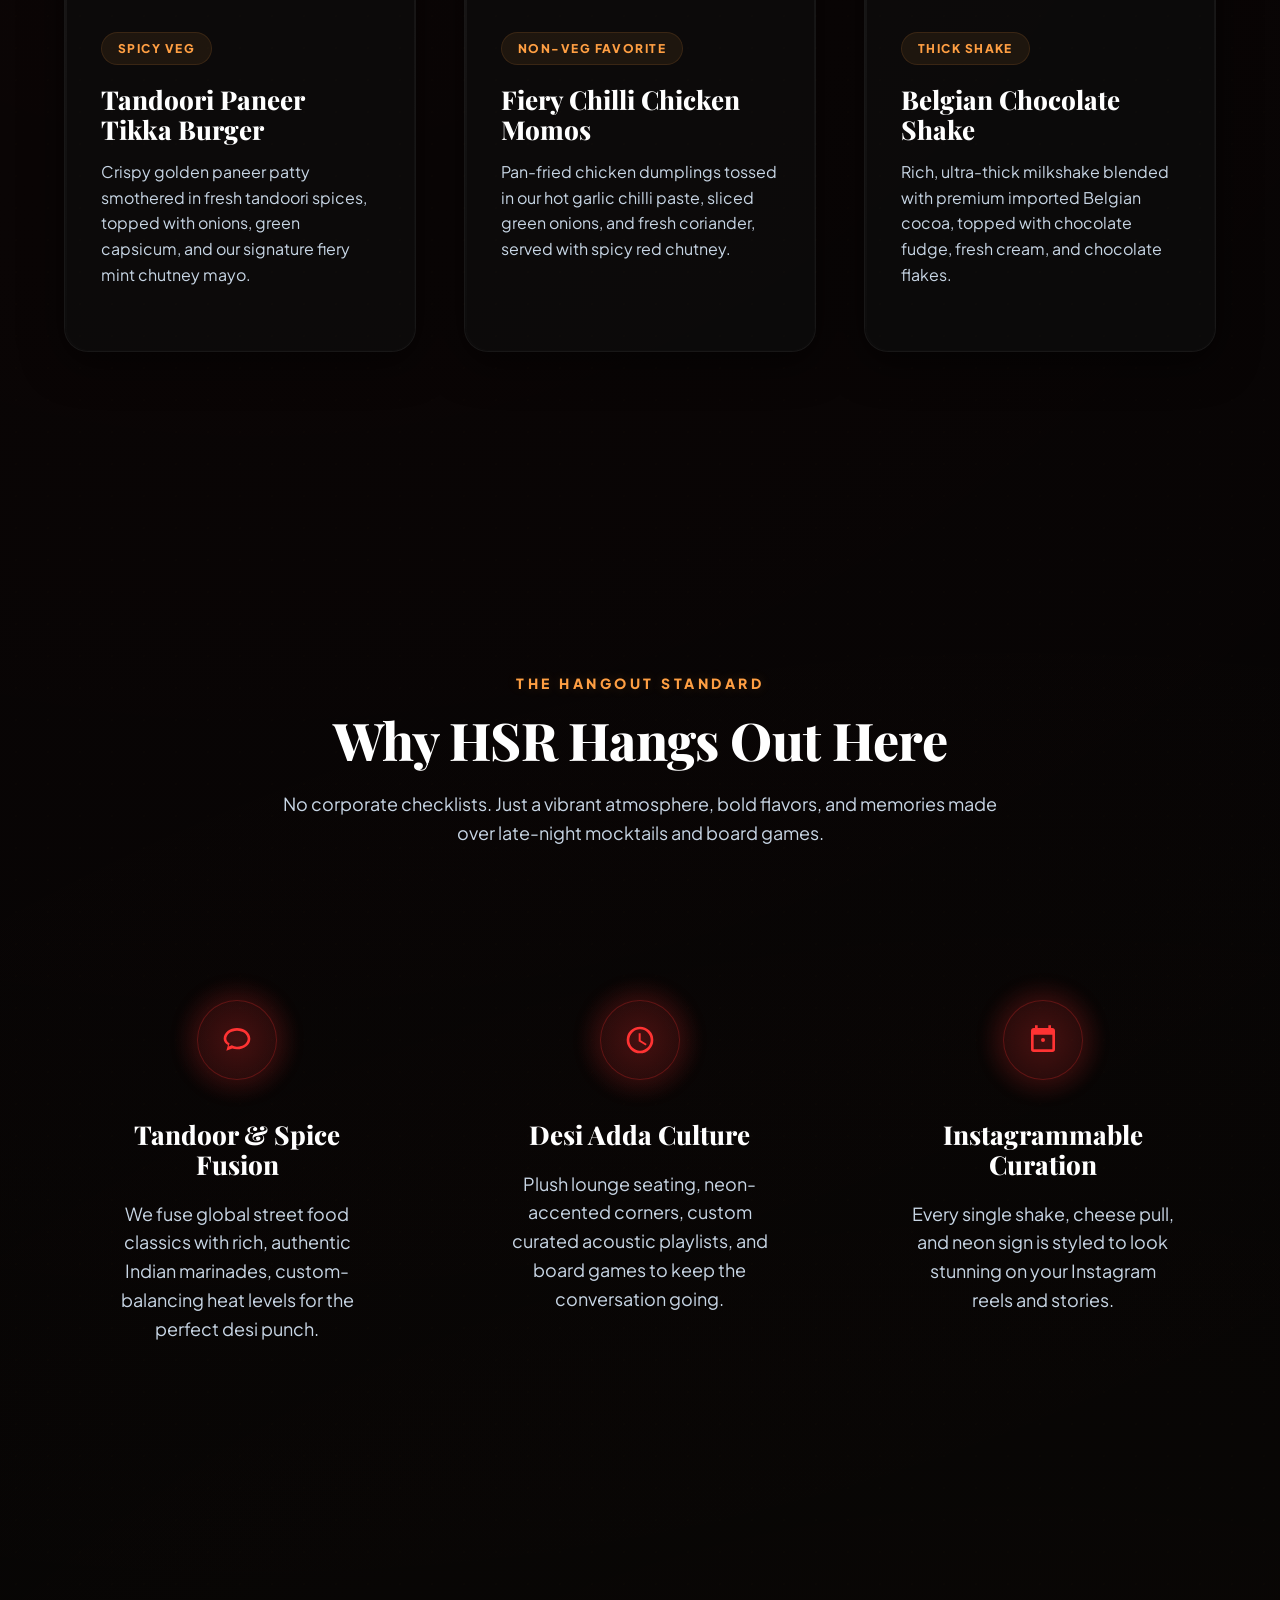
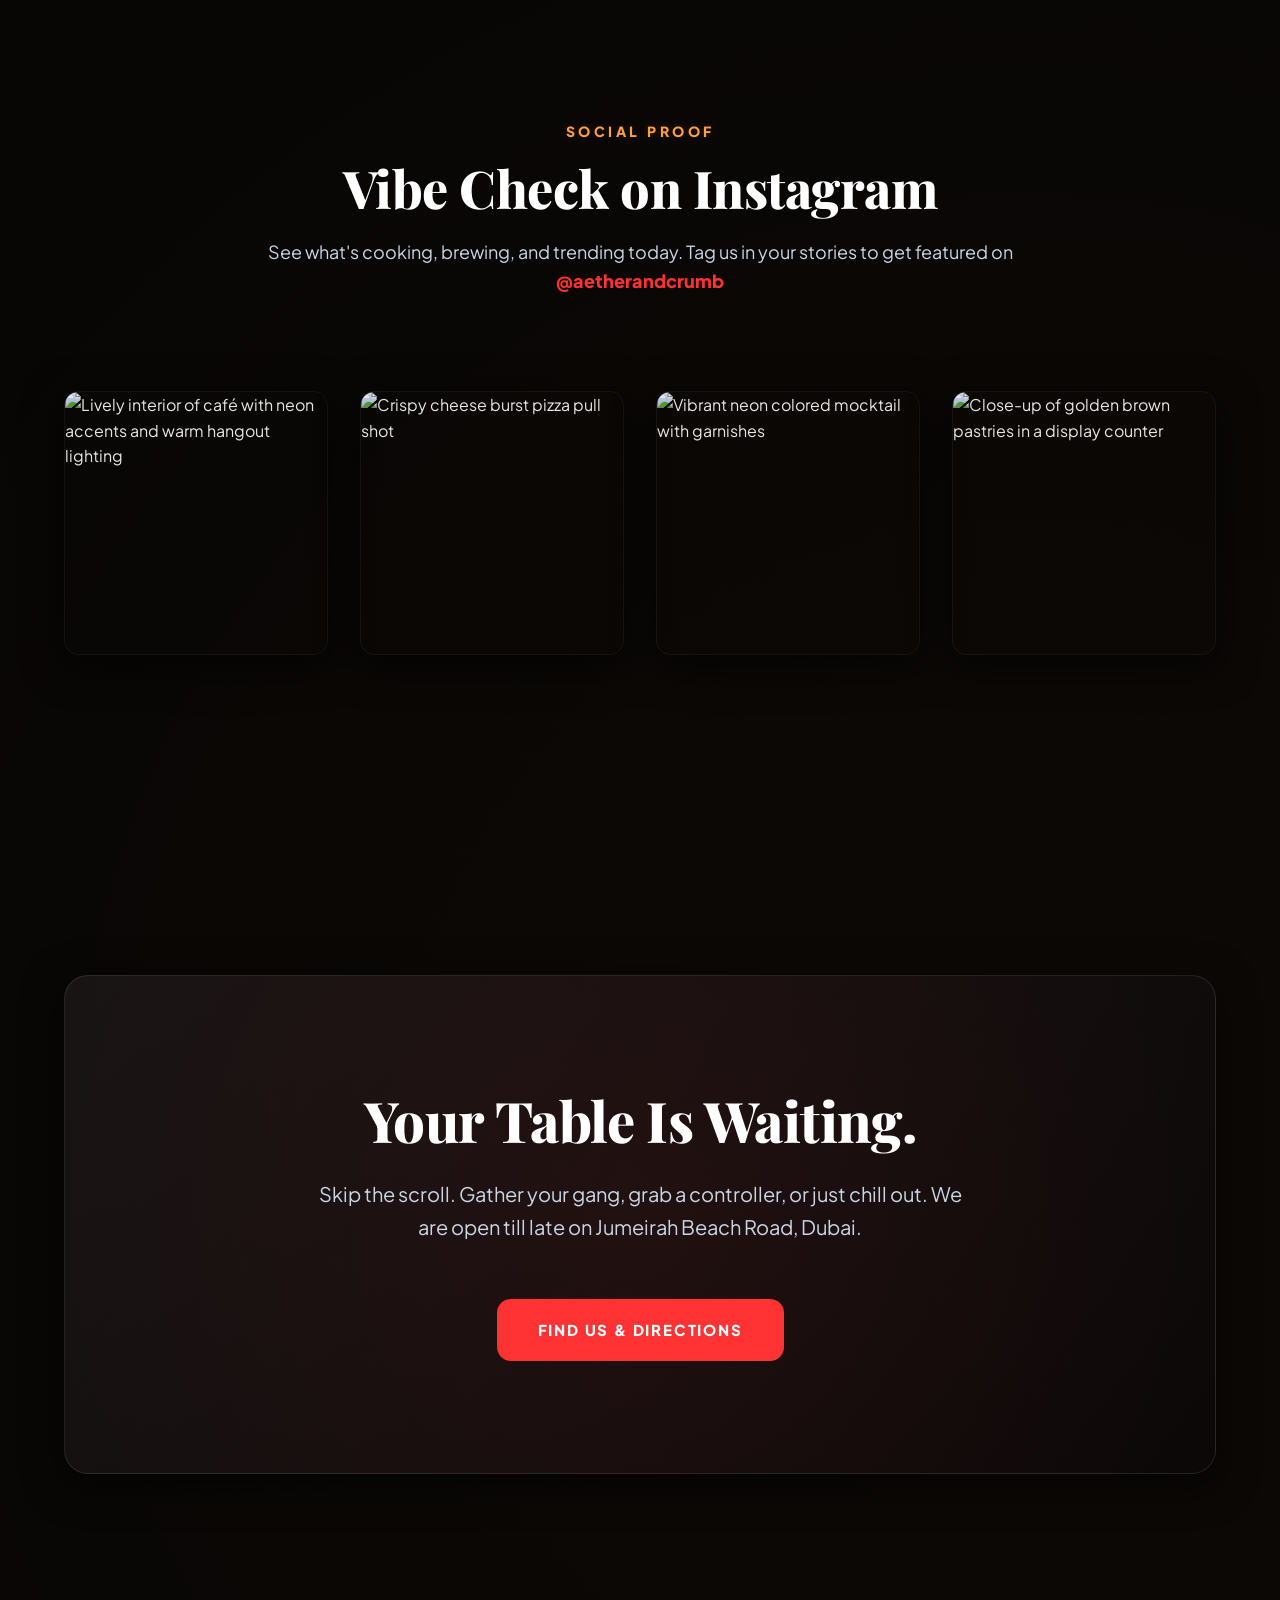
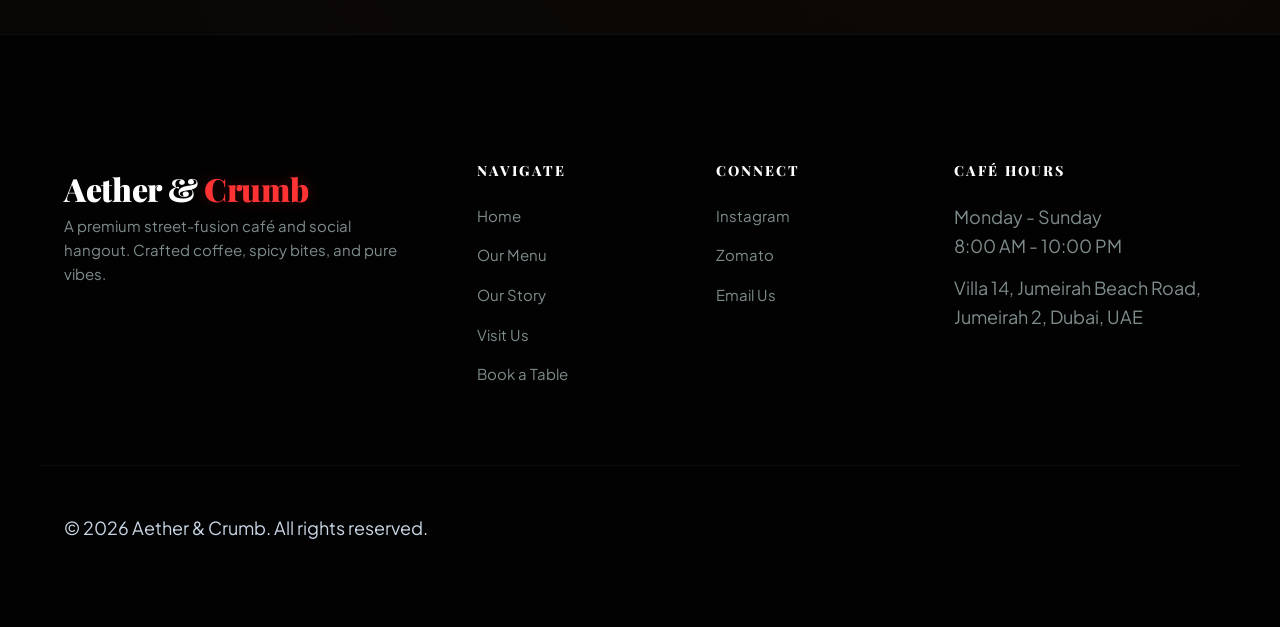
==== commit 59fa2f91: "Integrate Open-Props and jh3y 3D perspective scroll effects script and styling" ====
--- a/index.html
+++ b/index.html
@@ -5,6 +5,9 @@
   <meta name="viewport" content="width=device-width, initial-scale=1.0">
   <title>Aether & Crumb | Premium Indian Street-Fusion Café & Hangout</title>
   <meta name="description" content="Jumeirah's favorite neighborhood adda. Serving loaded double-patty burgers, cheese-burst pizzas, fiery chicken momos, and thick chocolate milkshakes.">
+  <link rel="stylesheet" href="https://unpkg.com/open-props/open-props.min.css">
+  <link rel="stylesheet" href="https://unpkg.com/open-props/normalize.min.css">
+  <link rel="stylesheet" href="https://codepen.io/jh3y/pen/zYRjgjW.css">
   <link rel="stylesheet" href="style.css">
 </head>
 <body>
@@ -283,6 +286,7 @@
     </div>
   </div>
 
+  <script src="https://codepen.io/jh3y/pen/zYRjgjW.js" type="module"></script>
   <script src="main.js"></script>
 </body>
 </html>
--- a/style.css
+++ b/style.css
@@ -70,6 +70,9 @@
 body {
   font-family: var(--font-sans);
   background-color: var(--bg-dark-base);
+  background-image: 
+    radial-gradient(circle at 20% 20%, rgba(255, 51, 51, 0.03) 0%, transparent 50%),
+    radial-gradient(circle at 80% 80%, rgba(255, 159, 67, 0.03) 0%, transparent 50%);
   color: var(--text-primary);
   line-height: 1.6;
   -webkit-font-smoothing: antialiased;
@@ -78,11 +81,27 @@
   transform-style: preserve-3d;
 }
 
+body::before {
+  content: '';
+  position: fixed;
+  inset: 0;
+  background-image: radial-gradient(rgba(255, 159, 67, 0.015) 1px, transparent 1px);
+  background-size: 32px 32px;
+  z-index: 1;
+  pointer-events: none;
+  opacity: 0.85;
+}
+
 img {
   max-width: 100%;
   display: block;
   object-fit: cover;
   transition: var(--transition-premium);
+  filter: brightness(0.88) contrast(1.04) saturate(1.1) sepia(0.04);
+}
+
+img:hover {
+  filter: brightness(0.98) contrast(1.08) saturate(1.18);
 }
 
 a {
@@ -797,7 +816,7 @@
 
 /* Why Gather (USPs) */
 .usp-section {
-  background: linear-gradient(180deg, var(--bg-dark-base) 0%, var(--bg-dark-surface) 100%);
+  background: transparent;
 }
 
 .usp-grid {
@@ -817,20 +836,39 @@
   width: 80px;
   height: 80px;
   border-radius: var(--radius-full);
-  background-color: rgba(255, 51, 51, 0.06);
+  background-color: rgba(255, 51, 51, 0.08);
   color: var(--primary-red);
   display: flex;
   align-items: center;
   justify-content: center;
   margin: 0 auto 2.5rem auto;
-  box-shadow: 0 0 25px rgba(255, 51, 51, 0.15);
-  border: 1px solid rgba(255, 51, 51, 0.15);
+  border: 1px solid rgba(255, 51, 51, 0.25);
   transform: translateZ(25px);
-  transition: transform 0.5s;
+  transition: var(--transition-premium);
+  position: relative;
+  box-shadow: 0 0 30px rgba(255, 51, 51, 0.2);
+}
+
+.usp-icon::before {
+  content: '';
+  position: absolute;
+  inset: -25px;
+  background: radial-gradient(circle, rgba(255, 51, 51, 0.18) 0%, transparent 70%);
+  z-index: -1;
+  border-radius: 50%;
+  pointer-events: none;
+  transition: var(--transition-premium);
 }
 
 .usp-card:hover .usp-icon {
   transform: translateZ(35px) scale(1.1);
+  border-color: rgba(255, 159, 67, 0.4);
+  color: var(--accent-gold);
+}
+
+.usp-card:hover .usp-icon::before {
+  transform: scale(1.3);
+  background: radial-gradient(circle, rgba(255, 159, 67, 0.25) 0%, transparent 70%);
 }
 
 .usp-icon svg {
@@ -1630,3 +1668,51 @@
     height: 44px;
   }
 }
+
+/* ==========================================
+   3D AUTOMATIC ROTATING SHOWCASE CUBE
+   ========================================== */
+.cube-container {
+  width: 100%;
+  aspect-ratio: 1;
+  perspective: 1200px;
+  display: flex;
+  align-items: center;
+  justify-content: center;
+  position: relative;
+  overflow: visible;
+  z-index: 5;
+}
+
+.cube-showcase {
+  width: 290px;
+  height: 360px;
+  position: relative;
+  transform-style: preserve-3d;
+  transition: transform 1.2s cubic-bezier(0.16, 1, 0.3, 1);
+  transform: rotateY(var(--cube-rotation, 0deg));
+}
+
+.cube-face {
+  position: absolute;
+  width: 100%;
+  height: 100%;
+  backface-visibility: hidden;
+  border-radius: var(--radius-lg);
+  overflow: hidden;
+  border: var(--border-glass-bright);
+  box-shadow: var(--shadow-hover);
+  transform-style: preserve-3d;
+}
+
+.cube-face.front  { transform: rotateY(0deg) translateZ(145px); }
+.cube-face.right  { transform: rotateY(90deg) translateZ(145px); }
+.cube-face.back   { transform: rotateY(180deg) translateZ(145px); }
+.cube-face.left   { transform: rotateY(-90deg) translateZ(145px); }
+
+.cube-face img {
+  width: 100%;
+  height: 100%;
+  object-fit: cover;
+  transform: translateZ(1px);
+}
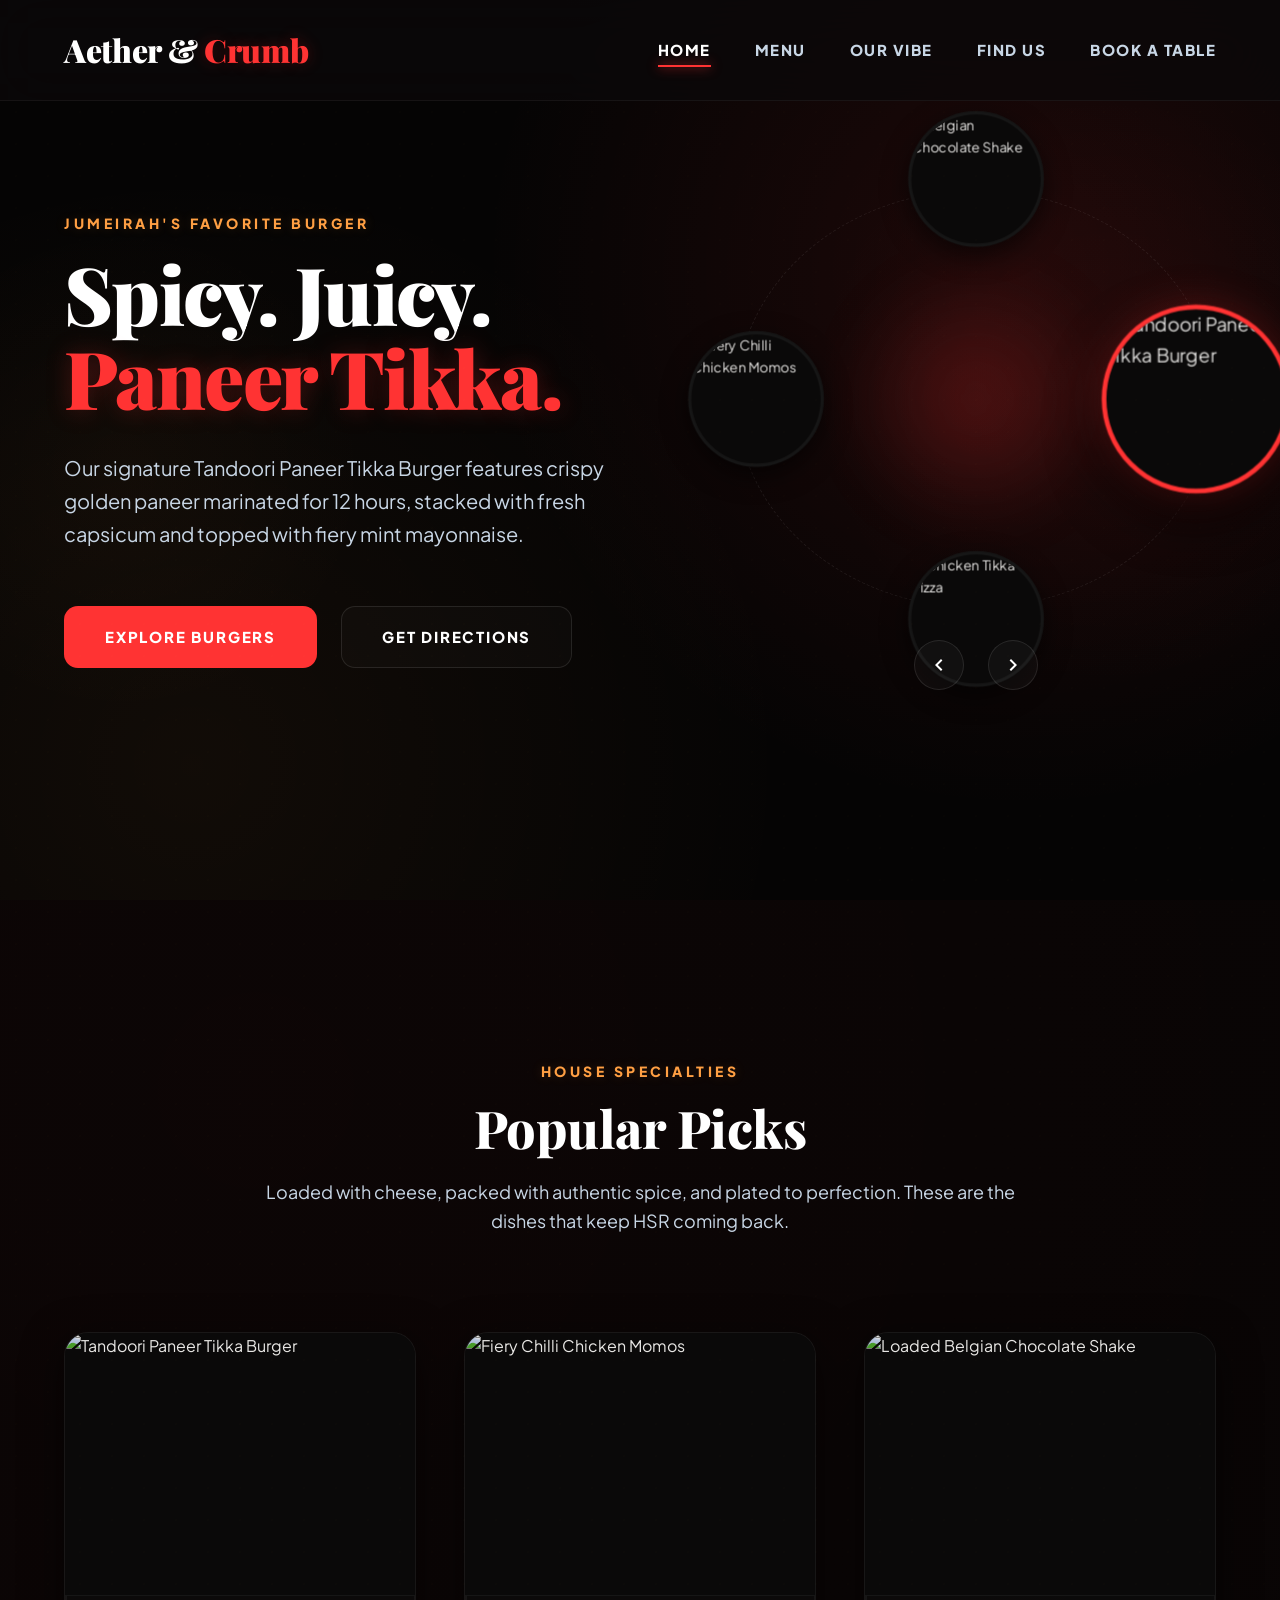
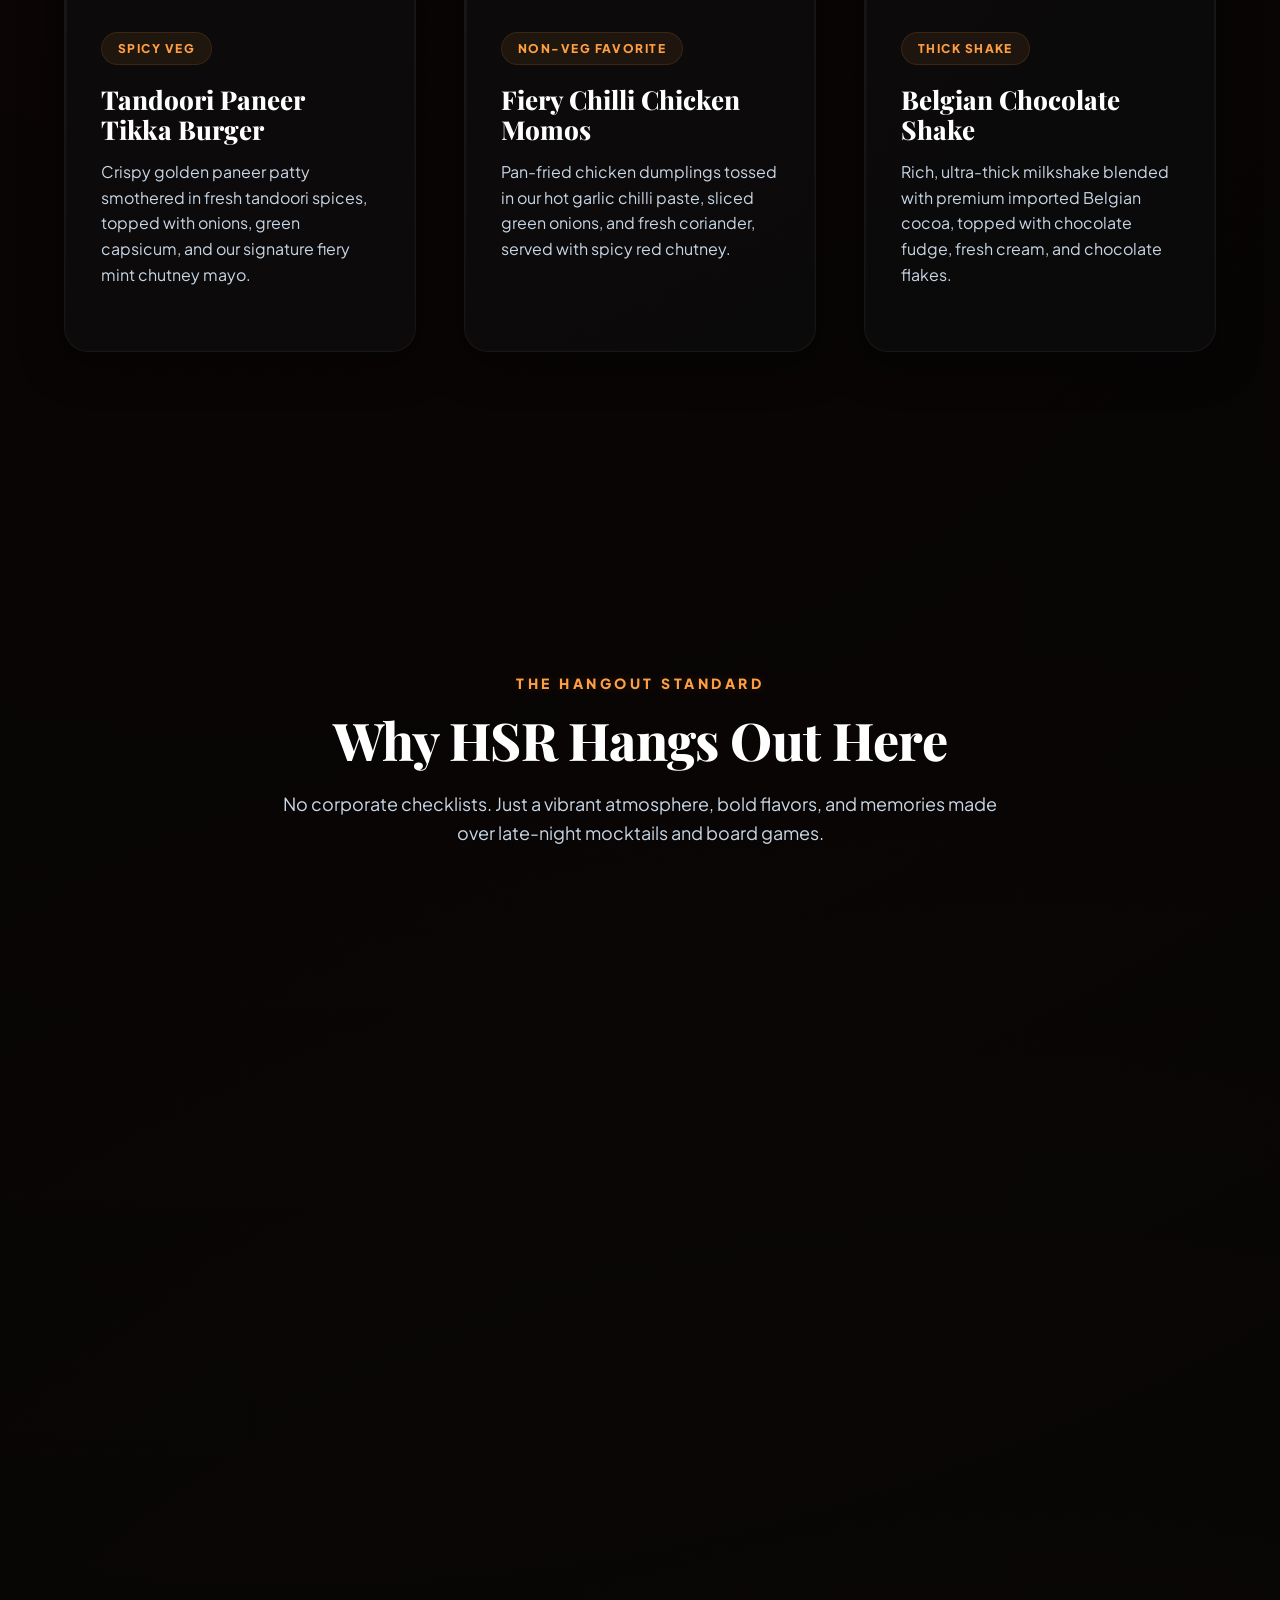
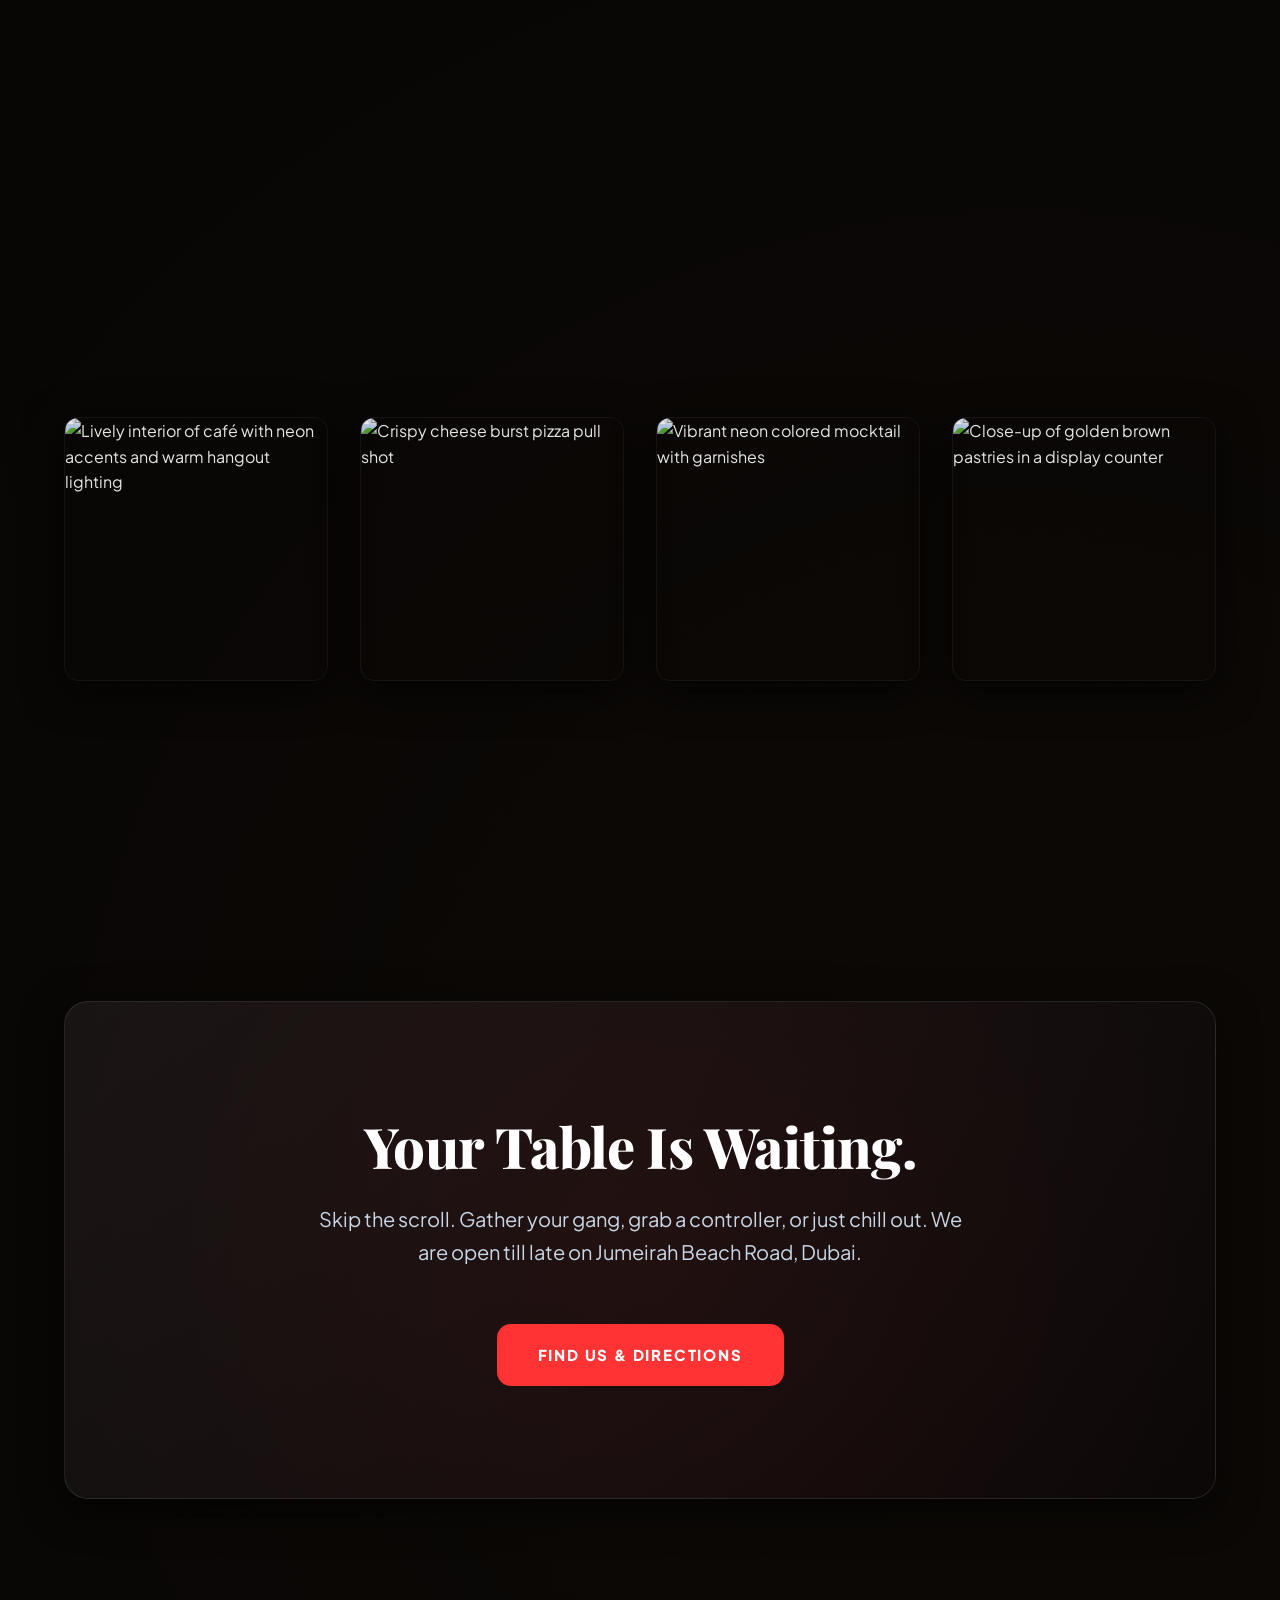
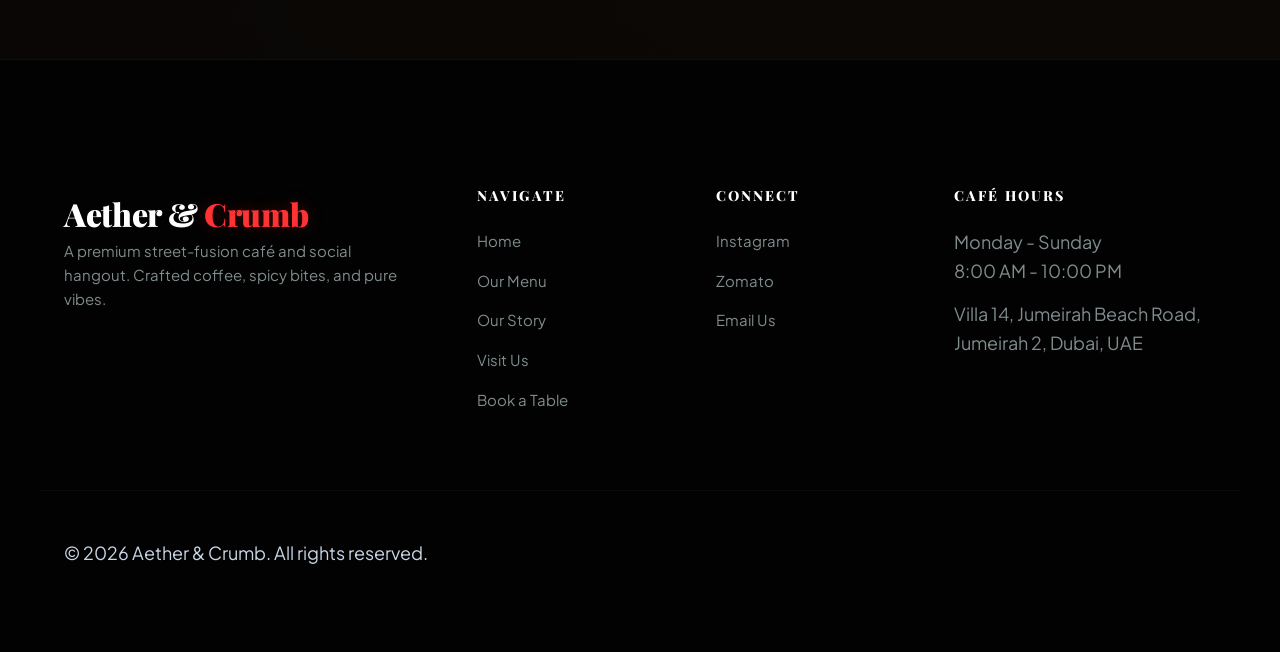
==== commit 7712cfff: "Save temporary work before rewrite" ====
--- a/index.html
+++ b/index.html
@@ -155,30 +155,45 @@
       
       <div class="usp-grid">
         <!-- USP 1 -->
-        <div class="usp-card reveal-on-scroll delay-1">
-          <div class="usp-icon">
-            <svg viewBox="0 0 24 24"><path d="M12,3C17.5,3 22,6.58 22,11C22,15.42 17.5,19 12,19C10.74,19 9.54,18.79 8.44,18.42L4,20L5.22,15.7C3.18,14.44 2,12.8 2,11C2,6.58 6.5,3 12,3M12,5C7.58,5 4,7.69 4,11C4,12.35 4.88,13.57 6.44,14.45L5.75,16.88L8.1,16C9.32,16.65 10.63,17 12,17C16.42,17 20,14.31 20,11C20,7.69 16.42,5 12,5Z"/></svg>
-          </div>
-          <h3>Tandoor & Spice Fusion</h3>
-          <p>We fuse global street food classics with rich, authentic Indian marinades, custom-balancing heat levels for the perfect desi punch.</p>
+        <div class="card usp-card reveal-on-scroll delay-1" style="display: flex; flex-direction: column; overflow: hidden; padding: 0; text-align: left; var(--item-delay: 0);">
+          <div style="height: 200px; width: 100%; overflow: hidden; position: relative;">
+            <img src="https://images.unsplash.com/photo-1599487488170-d11ec9c172f0?auto=format&fit=crop&w=500&q=80" alt="Tandoor & Spice Fusion" style="width: 100%; height: 100%; object-fit: cover;">
+            <div class="usp-icon" style="position: absolute; bottom: -25px; right: 2rem; margin: 0; transform: translateZ(30px);">
+              <svg viewBox="0 0 24 24"><path d="M12,3C17.5,3 22,6.58 22,11C22,15.42 17.5,19 12,19C10.74,19 9.54,18.79 8.44,18.42L4,20L5.22,15.7C3.18,14.44 2,12.8 2,11C2,6.58 6.5,3 12,3M12,5C7.58,5 4,7.69 4,11C4,12.35 4.88,13.57 6.44,14.45L5.75,16.88L8.1,16C9.32,16.65 10.63,17 12,17C16.42,17 20,14.31 20,11C20,7.69 16.42,5 12,5Z"/></svg>
+            </div>
+          </div>
+          <div style="padding: 2.5rem; transform-style: preserve-3d;">
+            <h3 style="font-size: 1.5rem; margin-bottom: 1rem; color: #ffffff; transform: translateZ(20px);">Tandoor & Spice Fusion</h3>
+            <p style="margin-bottom: 0; font-size: 1rem; line-height: 1.6; color: var(--text-secondary); transform: translateZ(10px);">We fuse global street food classics with rich, authentic Indian marinades, custom-balancing heat levels for the perfect desi punch.</p>
+          </div>
         </div>
         
         <!-- USP 2 -->
-        <div class="usp-card reveal-on-scroll delay-2">
-          <div class="usp-icon">
-            <svg viewBox="0 0 24 24"><path d="M12,2A10,10 0 0,0 2,12A10,10 0 0,0 12,22A10,10 0 0,0 22,12A10,10 0 0,0 12,2M12,4A8,8 0 0,1 20,12A8,8 0 0,1 12,20A8,8 0 0,1 4,12A8,8 0 0,1 12,4M12.5,7V12.25L17,14.92L16.25,16.15L11,13V7H12.5Z"/></svg>
-          </div>
-          <h3>Desi Adda Culture</h3>
-          <p>Plush lounge seating, neon-accented corners, custom curated acoustic playlists, and board games to keep the conversation going.</p>
+        <div class="card usp-card reveal-on-scroll delay-2" style="display: flex; flex-direction: column; overflow: hidden; padding: 0; text-align: left; var(--item-delay: 1);">
+          <div style="height: 200px; width: 100%; overflow: hidden; position: relative;">
+            <img src="https://images.unsplash.com/photo-1517248135467-4c7edcad34c4?auto=format&fit=crop&w=500&q=80" alt="Desi Adda Culture" style="width: 100%; height: 100%; object-fit: cover;">
+            <div class="usp-icon" style="position: absolute; bottom: -25px; right: 2rem; margin: 0; transform: translateZ(30px);">
+              <svg viewBox="0 0 24 24"><path d="M12,2A10,10 0 0,0 2,12A10,10 0 0,0 12,22A10,10 0 0,0 22,12A10,10 0 0,0 12,2M12,4A8,8 0 0,1 20,12A8,8 0 0,1 12,20A8,8 0 0,1 4,12A8,8 0 0,1 12,4M12.5,7V12.25L17,14.92L16.25,16.15L11,13V7H12.5Z"/></svg>
+            </div>
+          </div>
+          <div style="padding: 2.5rem; transform-style: preserve-3d;">
+            <h3 style="font-size: 1.5rem; margin-bottom: 1rem; color: #ffffff; transform: translateZ(20px);">Desi Adda Culture</h3>
+            <p style="margin-bottom: 0; font-size: 1rem; line-height: 1.6; color: var(--text-secondary); transform: translateZ(10px);">Plush lounge seating, neon-accented corners, custom curated acoustic playlists, and board games to keep the conversation going.</p>
+          </div>
         </div>
         
         <!-- USP 3 -->
-        <div class="usp-card reveal-on-scroll delay-3">
-          <div class="usp-icon">
-            <svg viewBox="0 0 24 24"><path d="M19,19H5V8H19M19,3H18V1H16V3H8V1H6V3H5C3.89,3 3,3.9 3,5V19A2,2 0 0,0 5,21H19A2,2 0 0,0 21,19V5C21,3.89 20.1,3 19,3M12,10.5A1.5,1.5 0 0,0 10.5,12A1.5,1.5 0 0,0 12,13.5A1.5,1.5 0 0,0 13.5,12A1.5,1.5 0 0,0 12,10.5Z"/></svg>
-          </div>
-          <h3>Instagrammable Curation</h3>
-          <p>Every single shake, cheese pull, and neon sign is styled to look stunning on your Instagram reels and stories.</p>
+        <div class="card usp-card reveal-on-scroll delay-3" style="display: flex; flex-direction: column; overflow: hidden; padding: 0; text-align: left; var(--item-delay: 2);">
+          <div style="height: 200px; width: 100%; overflow: hidden; position: relative;">
+            <img src="https://images.unsplash.com/photo-1536935338788-846bb9981813?auto=format&fit=crop&w=500&q=80" alt="Instagrammable Curation" style="width: 100%; height: 100%; object-fit: cover;">
+            <div class="usp-icon" style="position: absolute; bottom: -25px; right: 2rem; margin: 0; transform: translateZ(30px);">
+              <svg viewBox="0 0 24 24"><path d="M19,19H5V8H19M19,3H18V1H16V3H8V1H6V3H5C3.89,3 3,3.9 3,5V19A2,2 0 0,0 5,21H19A2,2 0 0,0 21,19V5C21,3.89 20.1,3 19,3M12,10.5A1.5,1.5 0 0,0 10.5,12A1.5,1.5 0 0,0 12,13.5A1.5,1.5 0 0,0 13.5,12A1.5,1.5 0 0,0 12,10.5Z"/></svg>
+            </div>
+          </div>
+          <div style="padding: 2.5rem; transform-style: preserve-3d;">
+            <h3 style="font-size: 1.5rem; margin-bottom: 1rem; color: #ffffff; transform: translateZ(20px);">Instagrammable Curation</h3>
+            <p style="margin-bottom: 0; font-size: 1rem; line-height: 1.6; color: var(--text-secondary); transform: translateZ(10px);">Every single shake, cheese pull, and neon sign is styled to look stunning on your Instagram reels and stories.</p>
+          </div>
         </div>
       </div>
     </div>
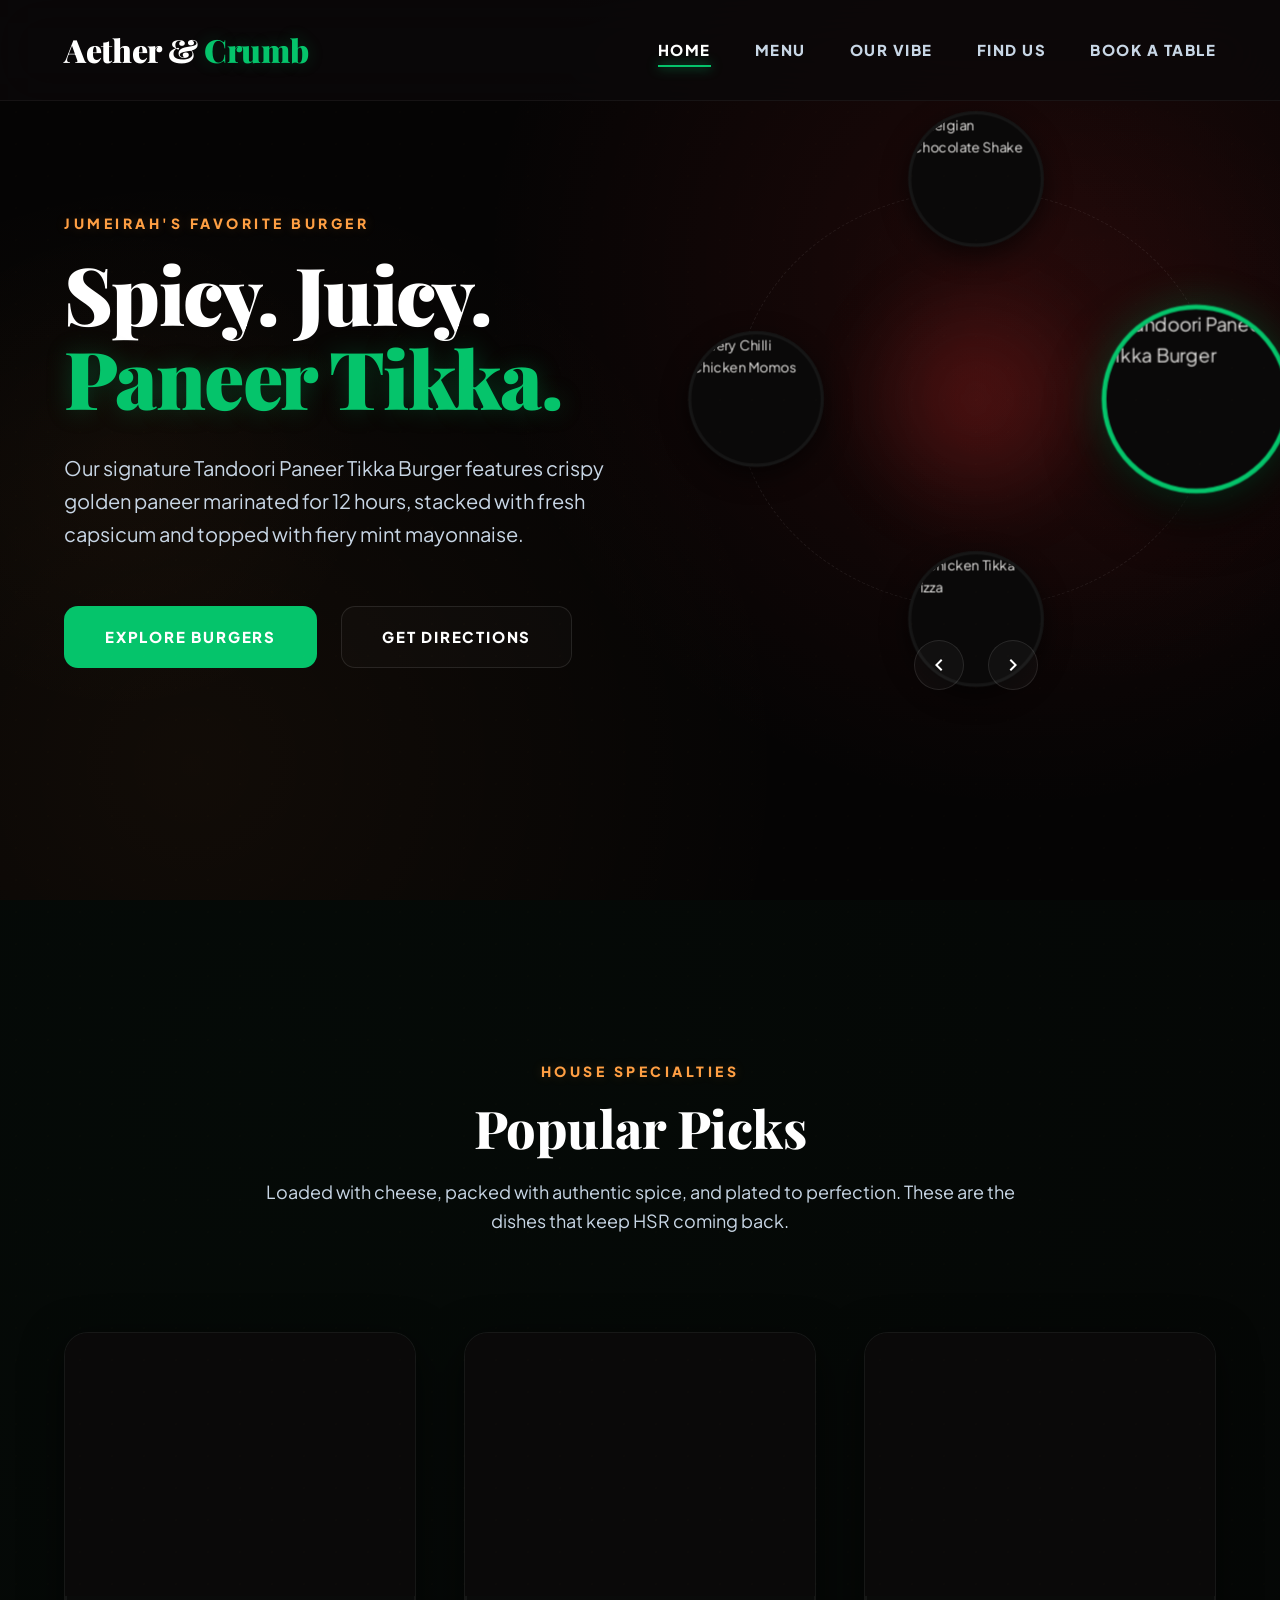
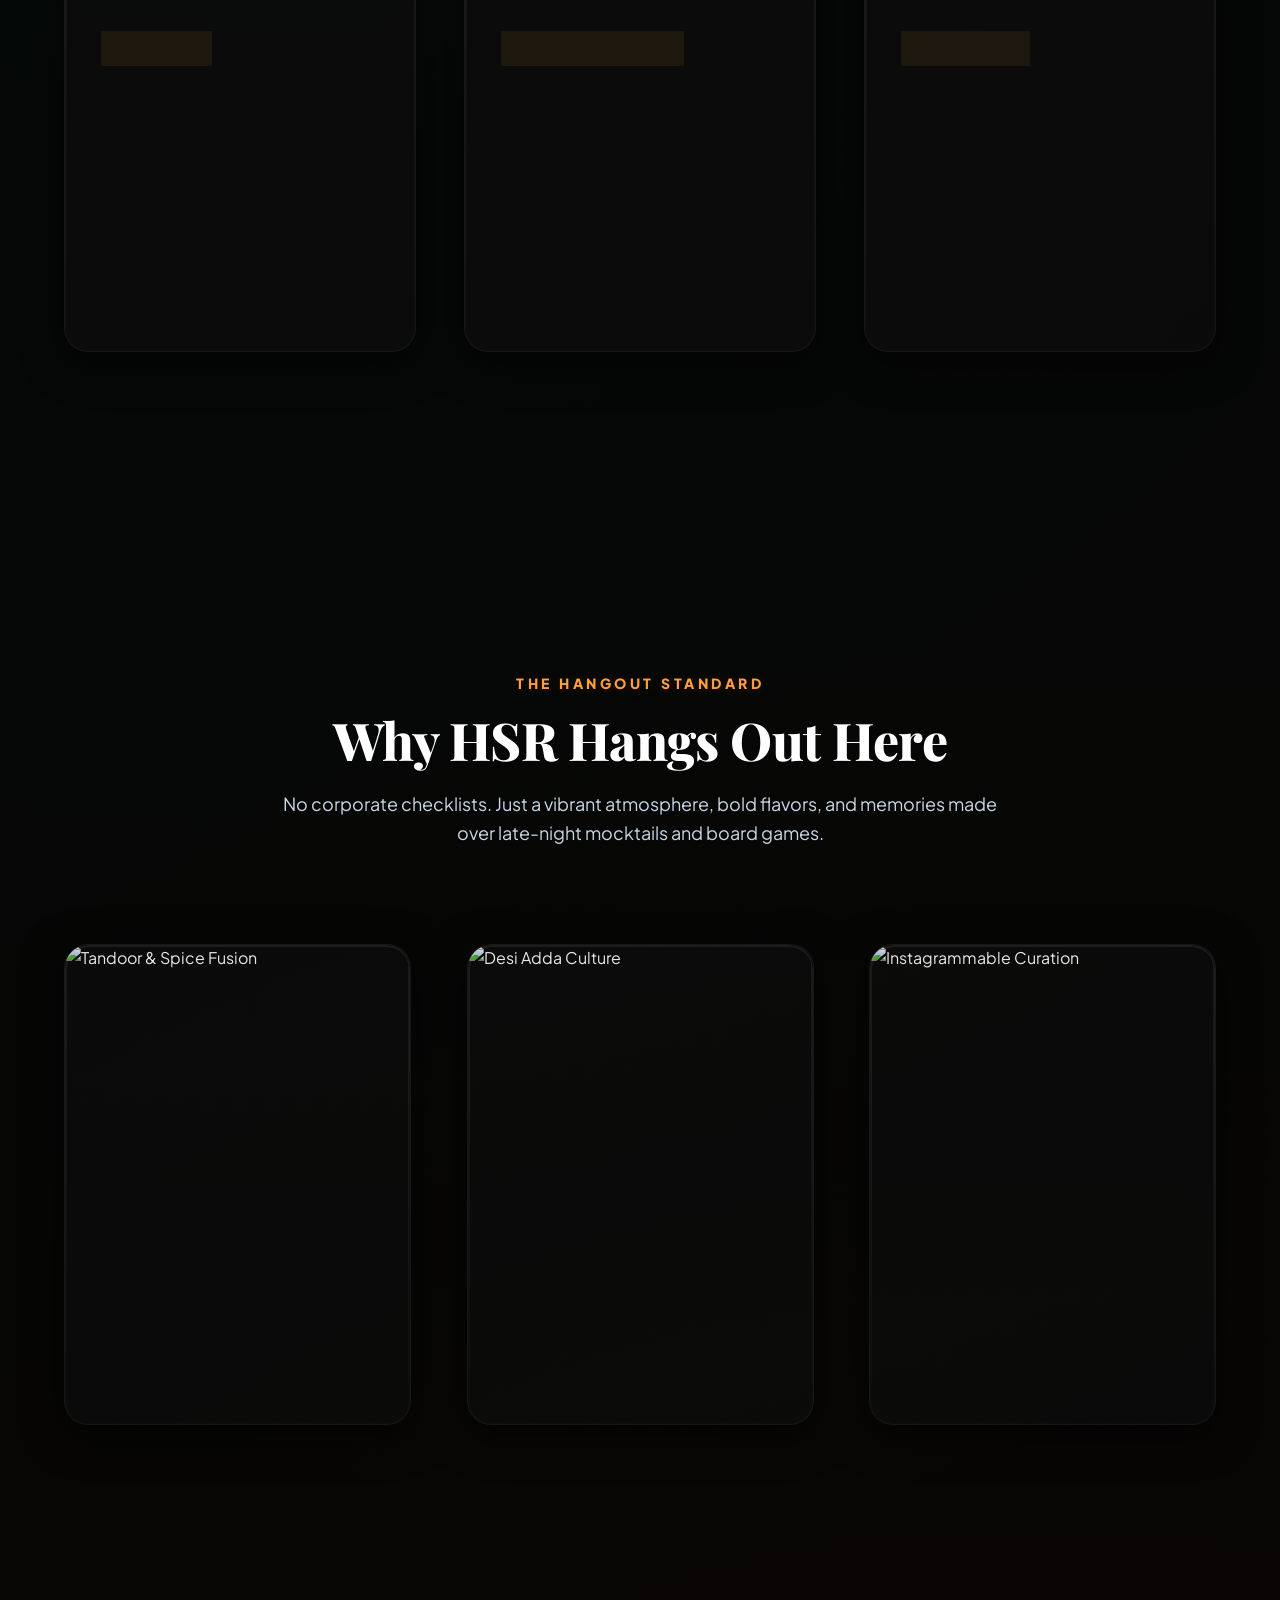
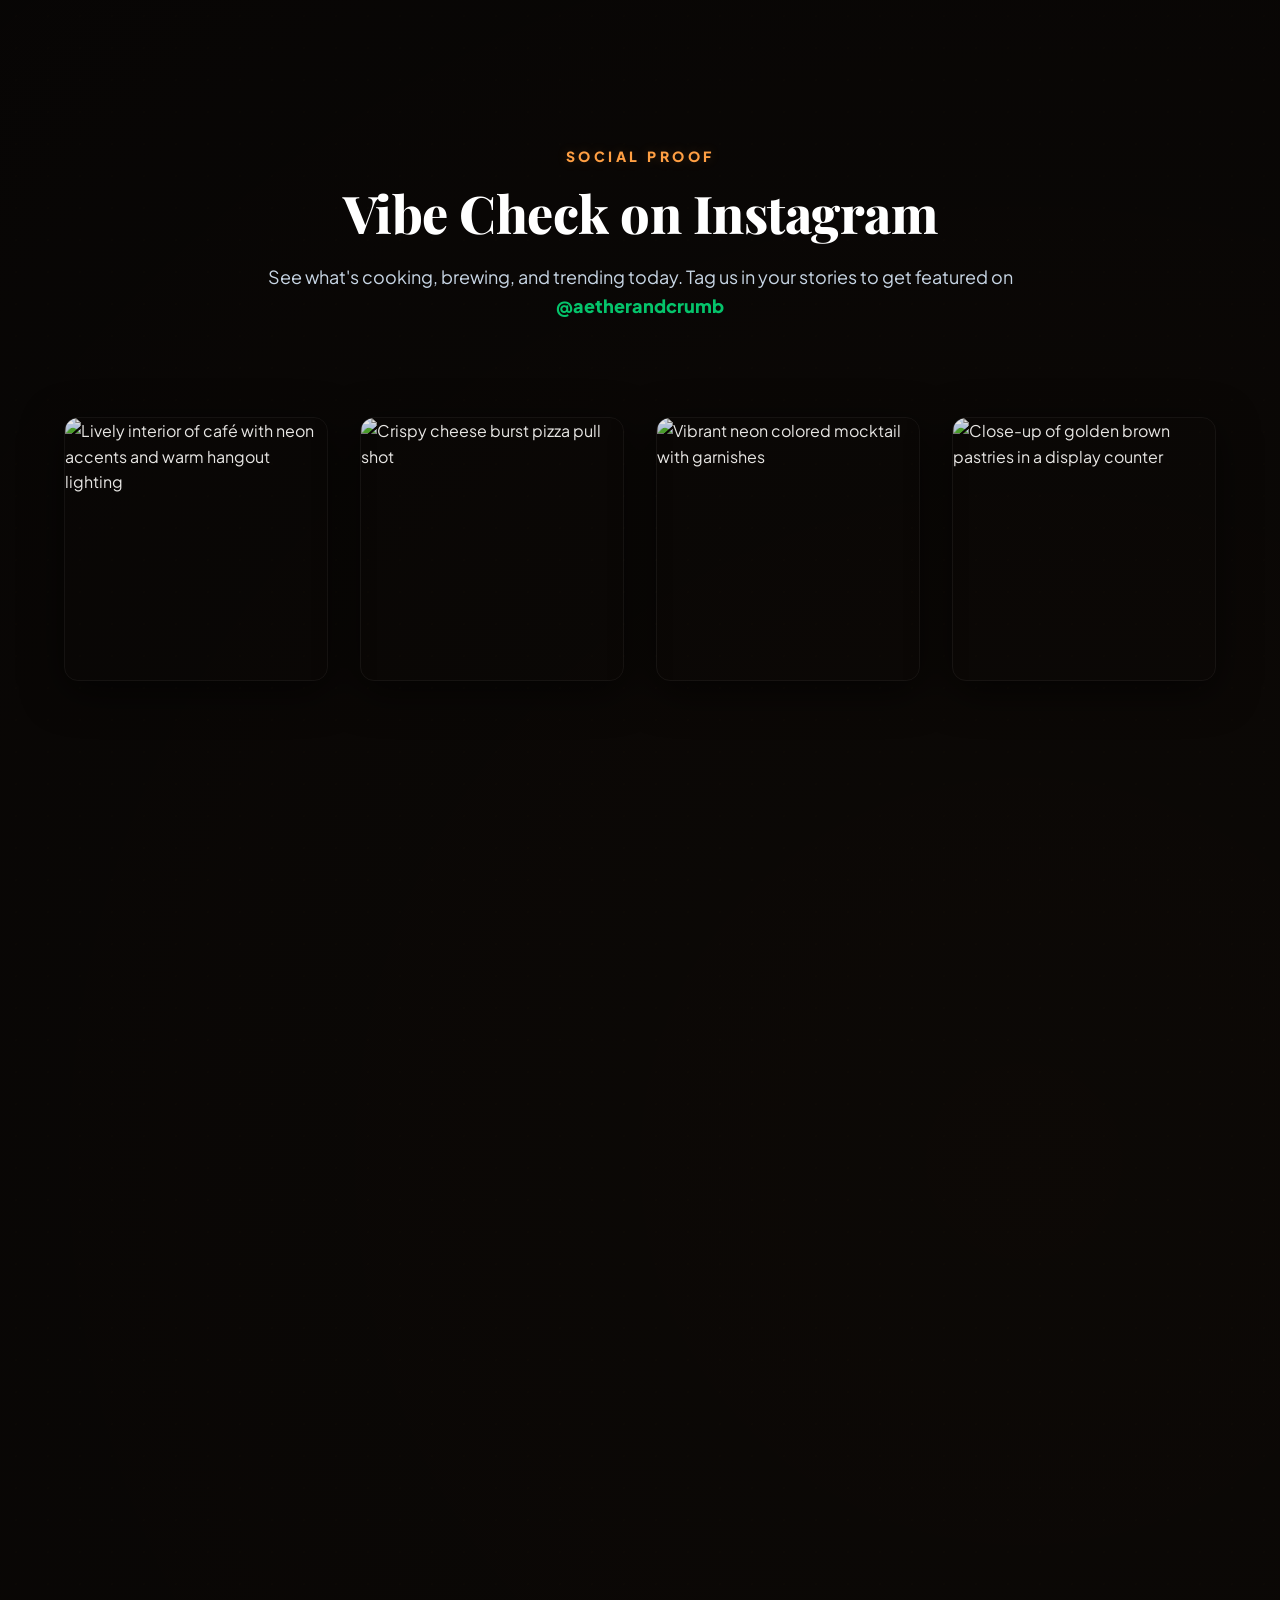
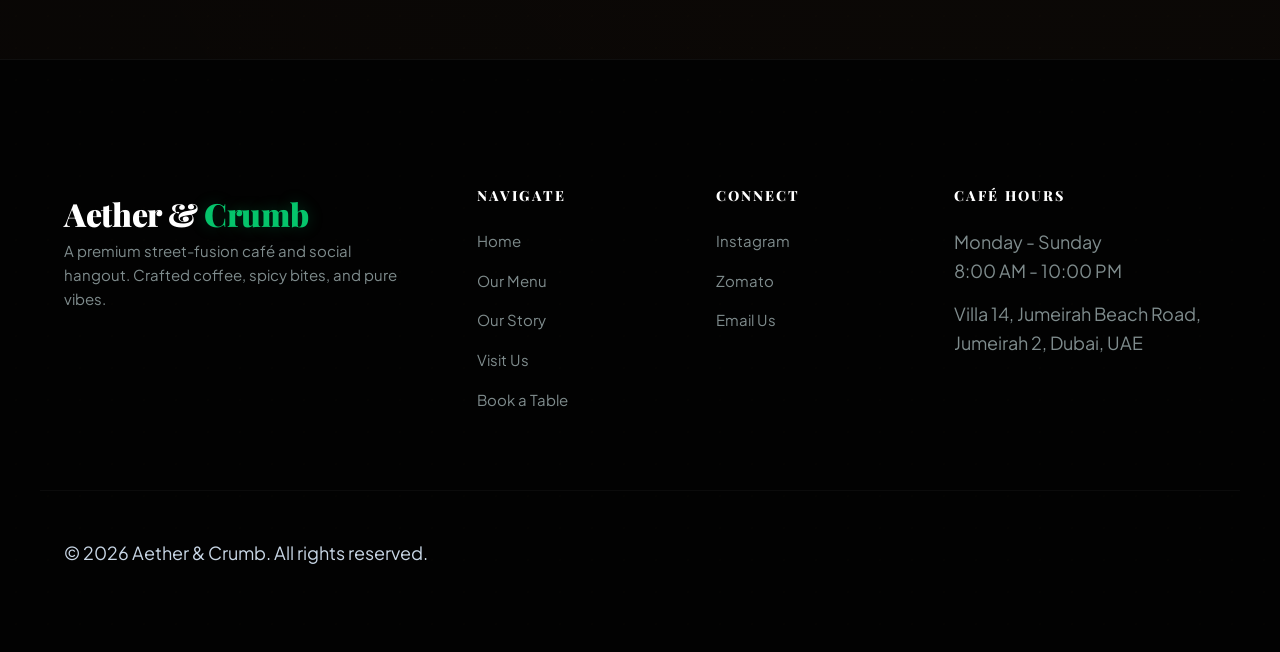
==== commit 313ad3ee: "Switch visual theme from red & black to premium emerald-mint green & black" ====
--- a/index.html
+++ b/index.html
@@ -205,7 +205,7 @@
       <div class="section-header reveal-on-scroll">
         <span class="eyebrow">Social Proof</span>
         <h2>Vibe Check on Instagram</h2>
-        <p>See what's cooking, brewing, and trending today. Tag us in your stories to get featured on <a href="https://instagram.com/aetherandcrumb" target="_blank" style="color: var(--primary-red); font-weight: 800;">@aetherandcrumb</a></p>
+        <p>See what's cooking, brewing, and trending today. Tag us in your stories to get featured on <a href="https://instagram.com/aetherandcrumb" target="_blank" style="color: var(--primary-green); font-weight: 800;">@aetherandcrumb</a></p>
       </div>
       
       <div class="instagram-grid">
--- a/style.css
+++ b/style.css
@@ -10,9 +10,9 @@
   --bg-dark-card: rgba(14, 13, 13, 0.7);
   
   /* Accent Colors */
-  --primary-red: #ff3333;
-  --primary-red-hover: #ff4d4d;
-  --primary-red-glow: rgba(255, 51, 51, 0.25);
+  --primary-green: #05c46b;
+  --primary-green-hover: #26de81;
+  --primary-green-glow: rgba(5, 196, 107, 0.25);
   
   --accent-gold: #ff9f43;
   --accent-gold-hover: #ffb167;
@@ -35,7 +35,7 @@
   /* Shadows & Depth */
   --shadow-ambient: 0 10px 40px rgba(0, 0, 0, 0.6);
   --shadow-hover: 0 30px 60px rgba(0, 0, 0, 0.8);
-  --glow-accent: 0 0 30px rgba(255, 51, 51, 0.2);
+  --glow-accent: 0 0 30px rgba(5, 196, 107, 0.2);
   --glow-gold-accent: 0 0 30px rgba(255, 159, 67, 0.1);
   
   /* Fonts */
@@ -71,7 +71,7 @@
   font-family: var(--font-sans);
   background-color: var(--bg-dark-base);
   background-image: 
-    radial-gradient(circle at 20% 20%, rgba(255, 51, 51, 0.03) 0%, transparent 50%),
+    radial-gradient(circle at 20% 20%, rgba(5, 196, 107, 0.03) 0%, transparent 50%),
     radial-gradient(circle at 80% 80%, rgba(255, 159, 67, 0.03) 0%, transparent 50%);
   color: var(--text-primary);
   line-height: 1.6;
@@ -280,8 +280,8 @@
 }
 
 .logo span {
-  color: var(--primary-red);
-  text-shadow: 0 0 15px var(--primary-red-glow);
+  color: var(--primary-green);
+  text-shadow: 0 0 15px var(--primary-green-glow);
 }
 
 .nav-menu {
@@ -307,8 +307,8 @@
   left: 0;
   width: 0;
   height: 2px;
-  background-color: var(--primary-red);
-  box-shadow: 0 0 12px var(--primary-red);
+  background-color: var(--primary-green);
+  box-shadow: 0 0 12px var(--primary-green);
   transition: var(--transition-premium);
 }
 
@@ -357,22 +357,22 @@
 }
 
 @keyframes breathingPulse {
-  0% { box-shadow: 0 0 15px rgba(255, 51, 51, 0.3), var(--shadow-ambient); }
-  50% { box-shadow: 0 0 30px rgba(255, 51, 51, 0.65), var(--shadow-ambient); }
-  100% { box-shadow: 0 0 15px rgba(255, 51, 51, 0.3), var(--shadow-ambient); }
+  0% { box-shadow: 0 0 15px rgba(5, 196, 107, 0.3), var(--shadow-ambient); }
+  50% { box-shadow: 0 0 30px rgba(5, 196, 107, 0.65), var(--shadow-ambient); }
+  100% { box-shadow: 0 0 15px rgba(5, 196, 107, 0.3), var(--shadow-ambient); }
 }
 
 .btn-primary {
-  background-color: var(--primary-red);
+  background-color: var(--primary-green);
   color: #ffffff;
-  border: 1px solid rgba(255, 51, 51, 0.4);
+  border: 1px solid rgba(5, 196, 107, 0.4);
   animation: breathingPulse 3s infinite ease-in-out;
 }
 
 .btn-primary:hover {
-  background-color: var(--primary-red-hover);
+  background-color: var(--primary-green-hover);
   transform: translateY(-4px) translateZ(10px);
-  box-shadow: 0 15px 45px rgba(255, 51, 51, 0.5);
+  box-shadow: 0 15px 45px rgba(5, 196, 107, 0.5);
 }
 
 .btn-secondary {
@@ -503,7 +503,7 @@
 }
 
 .footer-links a:hover {
-  color: var(--primary-red);
+  color: var(--primary-green);
 }
 
 .footer-info {
@@ -593,8 +593,8 @@
 }
 
 .hero-content h1 span {
-  color: var(--primary-red);
-  text-shadow: 0 0 25px rgba(255, 51, 51, 0.25);
+  color: var(--primary-green);
+  text-shadow: 0 0 25px rgba(5, 196, 107, 0.25);
 }
 
 .hero-content p {
@@ -689,8 +689,8 @@
 
 .wheel-item.active {
   transform: rotate(calc(var(--item-index) * 90deg)) translate(220px) rotate(calc(var(--item-index) * -90deg - var(--wheel-rotation, 0deg))) scale(1.18) translateZ(40px);
-  border-color: var(--primary-red);
-  box-shadow: 0 0 35px var(--primary-red-glow), 0 20px 45px rgba(0, 0, 0, 0.8);
+  border-color: var(--primary-green);
+  box-shadow: 0 0 35px var(--primary-green-glow), 0 20px 45px rgba(0, 0, 0, 0.8);
   z-index: 10;
 }
 
@@ -718,10 +718,10 @@
 }
 
 .control-btn:hover {
-  background-color: var(--primary-red);
-  border-color: var(--primary-red);
+  background-color: var(--primary-green);
+  border-color: var(--primary-green);
   transform: scale(1.1) translateZ(5px);
-  box-shadow: var(--primary-red-glow);
+  box-shadow: var(--primary-green-glow);
 }
 
 .control-btn:active {
@@ -836,24 +836,24 @@
   width: 80px;
   height: 80px;
   border-radius: var(--radius-full);
-  background-color: rgba(255, 51, 51, 0.08);
-  color: var(--primary-red);
+  background-color: rgba(5, 196, 107, 0.08);
+  color: var(--primary-green);
   display: flex;
   align-items: center;
   justify-content: center;
   margin: 0 auto 2.5rem auto;
-  border: 1px solid rgba(255, 51, 51, 0.25);
+  border: 1px solid rgba(5, 196, 107, 0.25);
   transform: translateZ(25px);
   transition: var(--transition-premium);
   position: relative;
-  box-shadow: 0 0 30px rgba(255, 51, 51, 0.2);
+  box-shadow: 0 0 30px rgba(5, 196, 107, 0.2);
 }
 
 .usp-icon::before {
   content: '';
   position: absolute;
   inset: -25px;
-  background: radial-gradient(circle, rgba(255, 51, 51, 0.18) 0%, transparent 70%);
+  background: radial-gradient(circle, rgba(5, 196, 107, 0.18) 0%, transparent 70%);
   z-index: -1;
   border-radius: 50%;
   pointer-events: none;
@@ -1031,9 +1031,9 @@
 }
 
 .toggle-btn.active {
-  background-color: var(--primary-red);
+  background-color: var(--primary-green);
   color: #ffffff;
-  box-shadow: var(--shadow-ambient), var(--primary-red-glow);
+  box-shadow: var(--shadow-ambient), var(--primary-green-glow);
 }
 
 /* Category Filter Tabs */
@@ -1159,10 +1159,10 @@
 }
 
 .menu-item-badge.signature {
-  background-color: rgba(255, 51, 51, 0.08);
-  color: var(--primary-red);
-  border: 1px solid rgba(255, 51, 51, 0.2);
-  box-shadow: var(--primary-red-glow);
+  background-color: rgba(5, 196, 107, 0.08);
+  color: var(--primary-green);
+  border: 1px solid rgba(5, 196, 107, 0.2);
+  box-shadow: var(--primary-green-glow);
 }
 
 .menu-item-badge.veg {
@@ -1372,7 +1372,7 @@
 }
 
 .form-input:focus {
-  border-bottom: 1.5px solid var(--primary-red);
+  border-bottom: 1.5px solid var(--primary-green);
 }
 
 .form-label {
@@ -1391,7 +1391,7 @@
   top: -1.75rem;
   font-size: 0.8125rem;
   font-weight: 800;
-  color: var(--primary-red);
+  color: var(--primary-green);
   letter-spacing: 0.12em;
   text-transform: uppercase;
   transform: translateZ(15px);
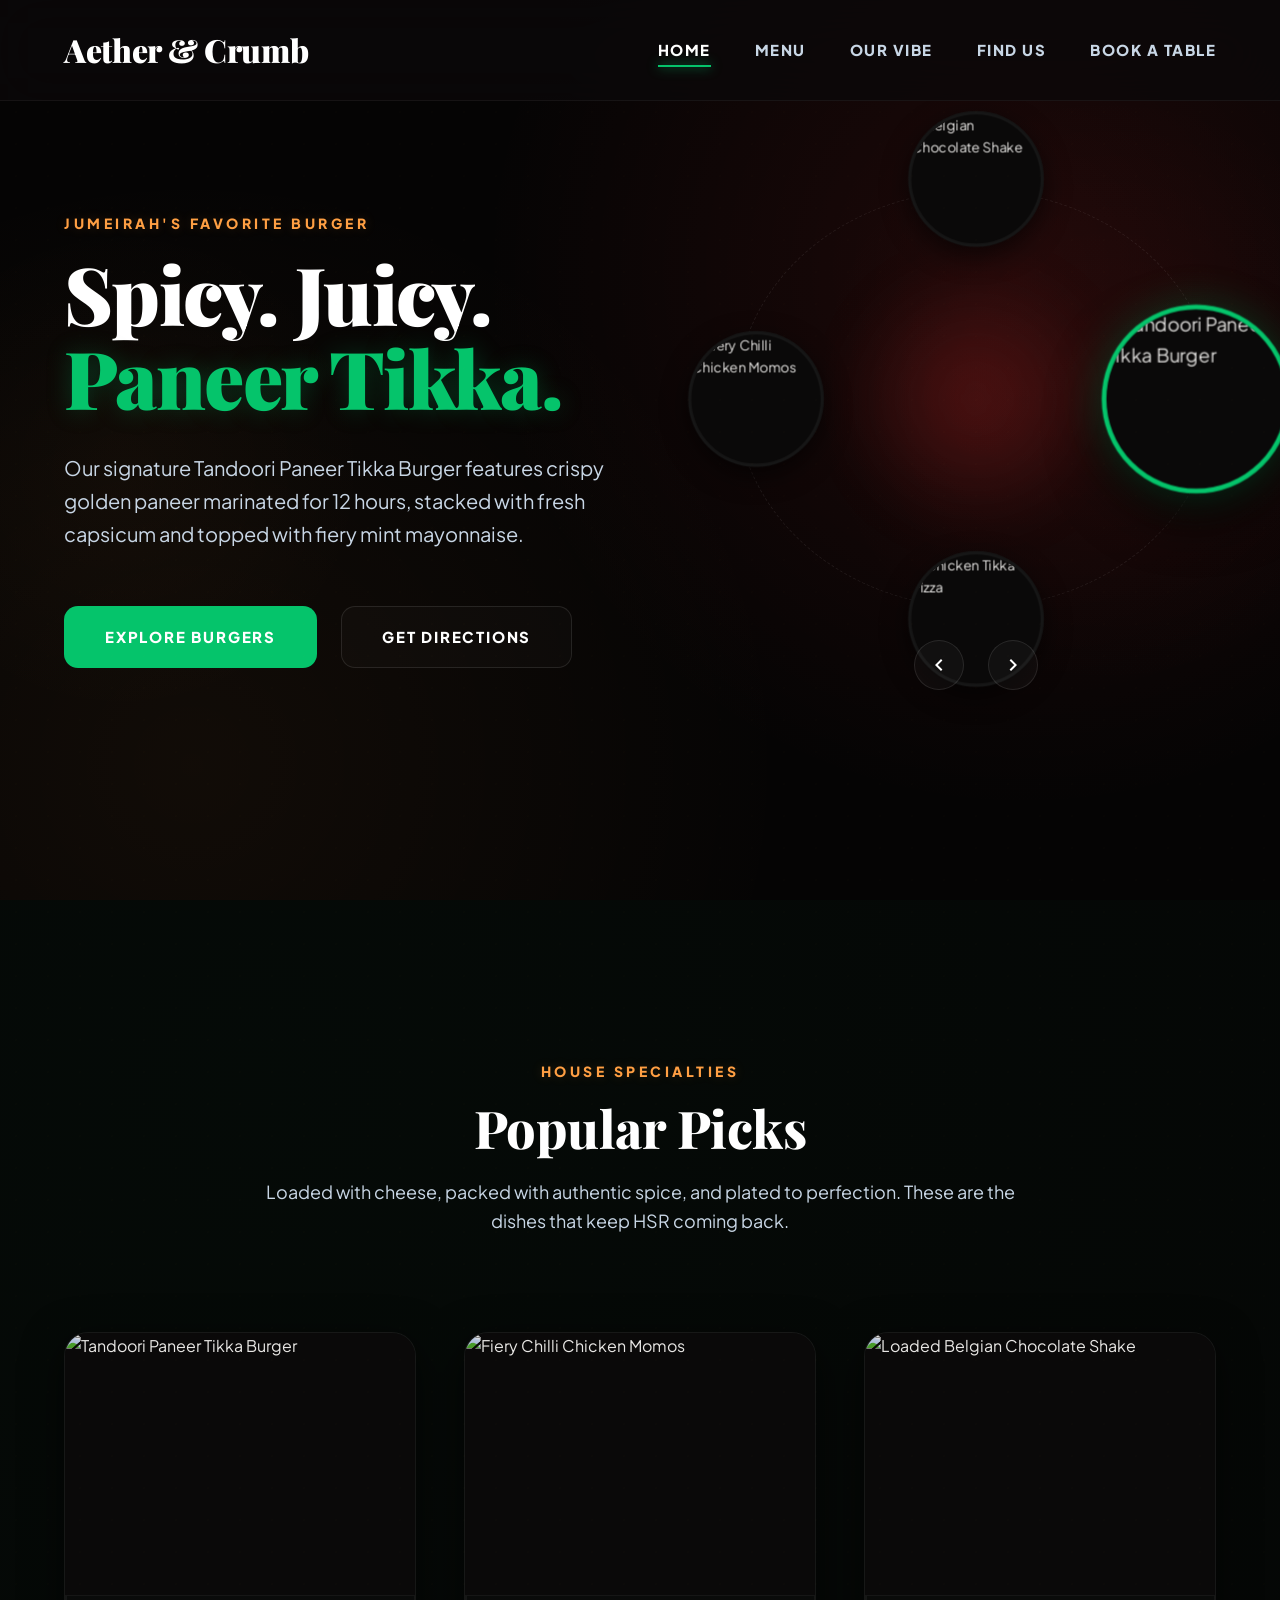
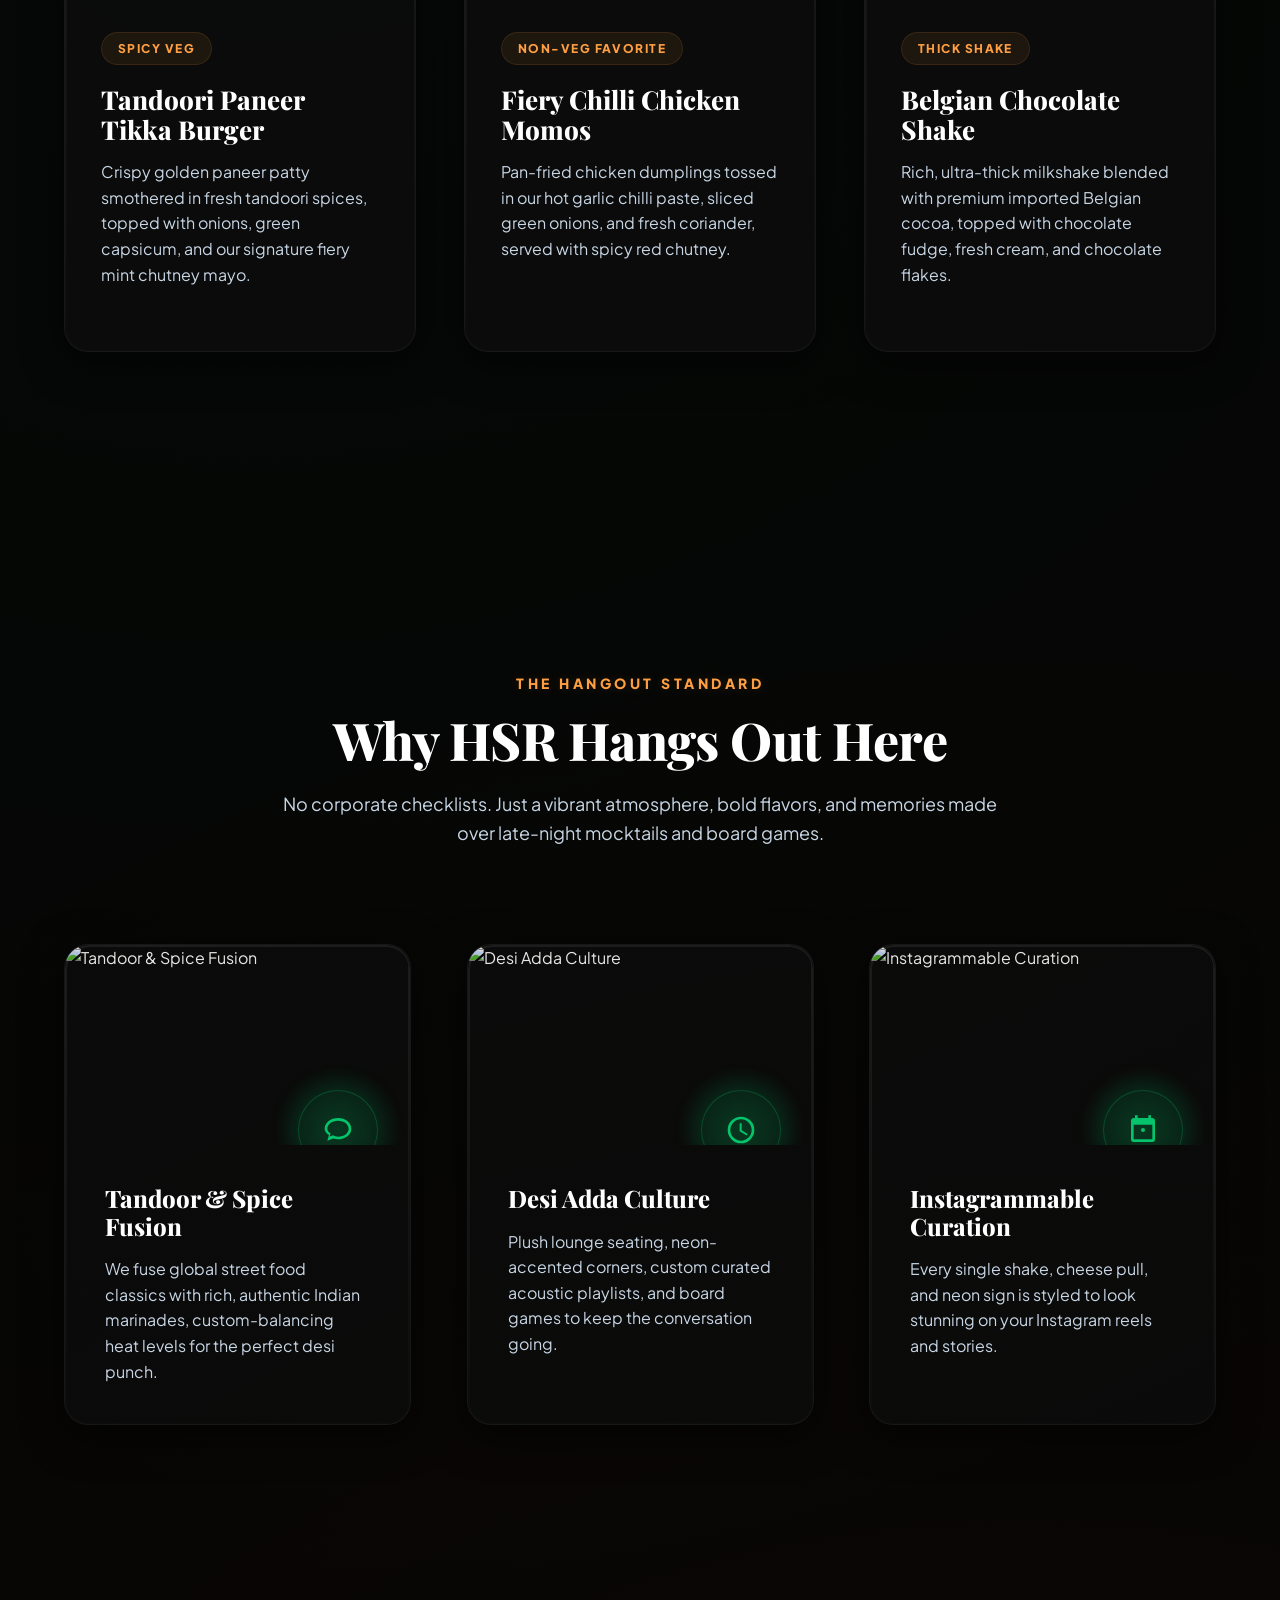
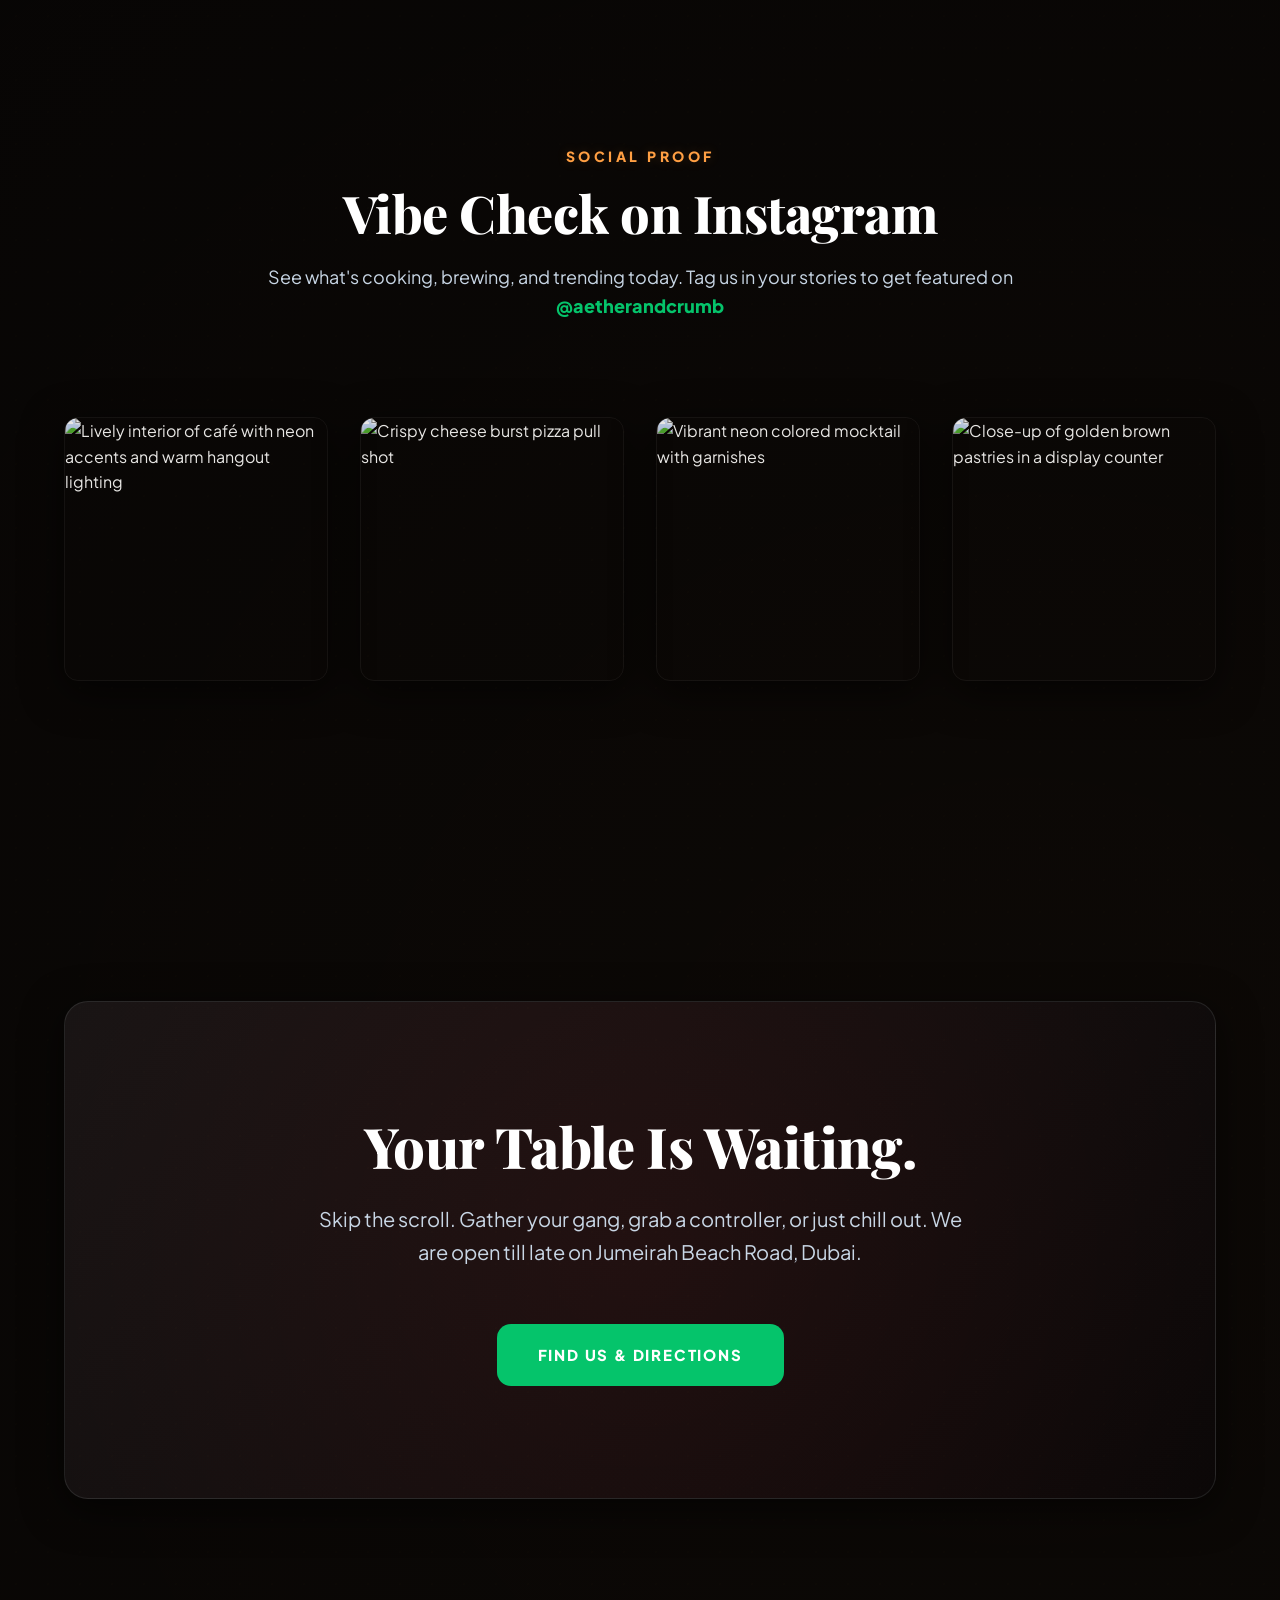
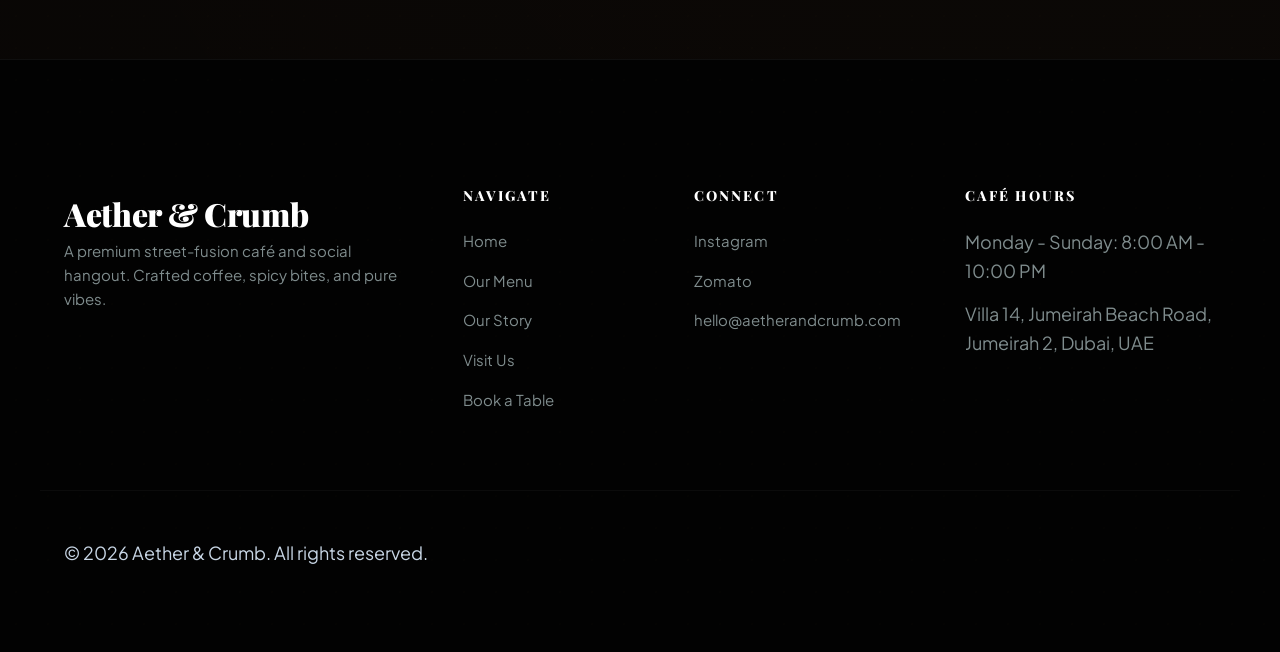
==== commit 62c3607e: "Implement centralized business facts configuration engine (config.js)" ====
--- a/index.html
+++ b/index.html
@@ -9,6 +9,7 @@
   <link rel="stylesheet" href="https://unpkg.com/open-props/normalize.min.css">
   <link rel="stylesheet" href="https://codepen.io/jh3y/pen/zYRjgjW.css">
   <link rel="stylesheet" href="style.css">
+  <script src="config.js"></script>
 </head>
 <body>
 
@@ -25,7 +26,7 @@
   <!-- Header Navigation -->
   <header class="site-header" id="siteHeader">
     <div class="container nav-container">
-      <a href="index.html" class="logo">Aether & <span>Crumb</span></a>
+      <a href="index.html" class="logo cfg-brand-name">Aether & <span>Crumb</span></a>
       
       <div class="menu-toggle" id="menuToggle">
         <span></span>
@@ -259,8 +260,8 @@
   <footer class="site-footer">
     <div class="container footer-grid">
       <div class="footer-brand">
-        <a href="index.html" class="logo" style="color: #ffffff;">Aether & <span>Crumb</span></a>
-        <p>A premium street-fusion café and social hangout. Crafted coffee, spicy bites, and pure vibes.</p>
+        <a href="index.html" class="logo cfg-brand-name" style="color: #ffffff;">Aether & <span>Crumb</span></a>
+        <p class="cfg-tagline">A premium street-fusion café and social hangout. Crafted coffee, spicy bites, and pure vibes.</p>
       </div>
       <div>
         <h4 class="footer-heading">Navigate</h4>
@@ -275,16 +276,16 @@
       <div>
         <h4 class="footer-heading">Connect</h4>
         <ul class="footer-links">
-          <li><a href="https://instagram.com/aetherandcrumb" target="_blank">Instagram</a></li>
-          <li><a href="https://zomato.com" target="_blank">Zomato</a></li>
-          <li><a href="mailto:hello@aetherandcrumb.com">Email Us</a></li>
+          <li><a href="#" target="_blank" class="cfg-instagram-link">Instagram</a></li>
+          <li><a href="#" target="_blank" class="cfg-zomato-link">Zomato</a></li>
+          <li><a href="#" class="cfg-email">Email Us</a></li>
         </ul>
       </div>
       <div>
         <h4 class="footer-heading">Café Hours</h4>
         <div class="footer-info">
-          <p>Monday - Sunday<br>8:00 AM - 10:00 PM</p>
-          <p>Villa 14, Jumeirah Beach Road,<br>Jumeirah 2, Dubai, UAE</p>
+          <p class="cfg-hours">Monday - Sunday: 8:00 AM - 10:00 PM</p>
+          <p class="cfg-address-short">Villa 14, Jumeirah Beach Road, Jumeirah 2, Dubai, UAE</p>
         </div>
       </div>
     </div>
